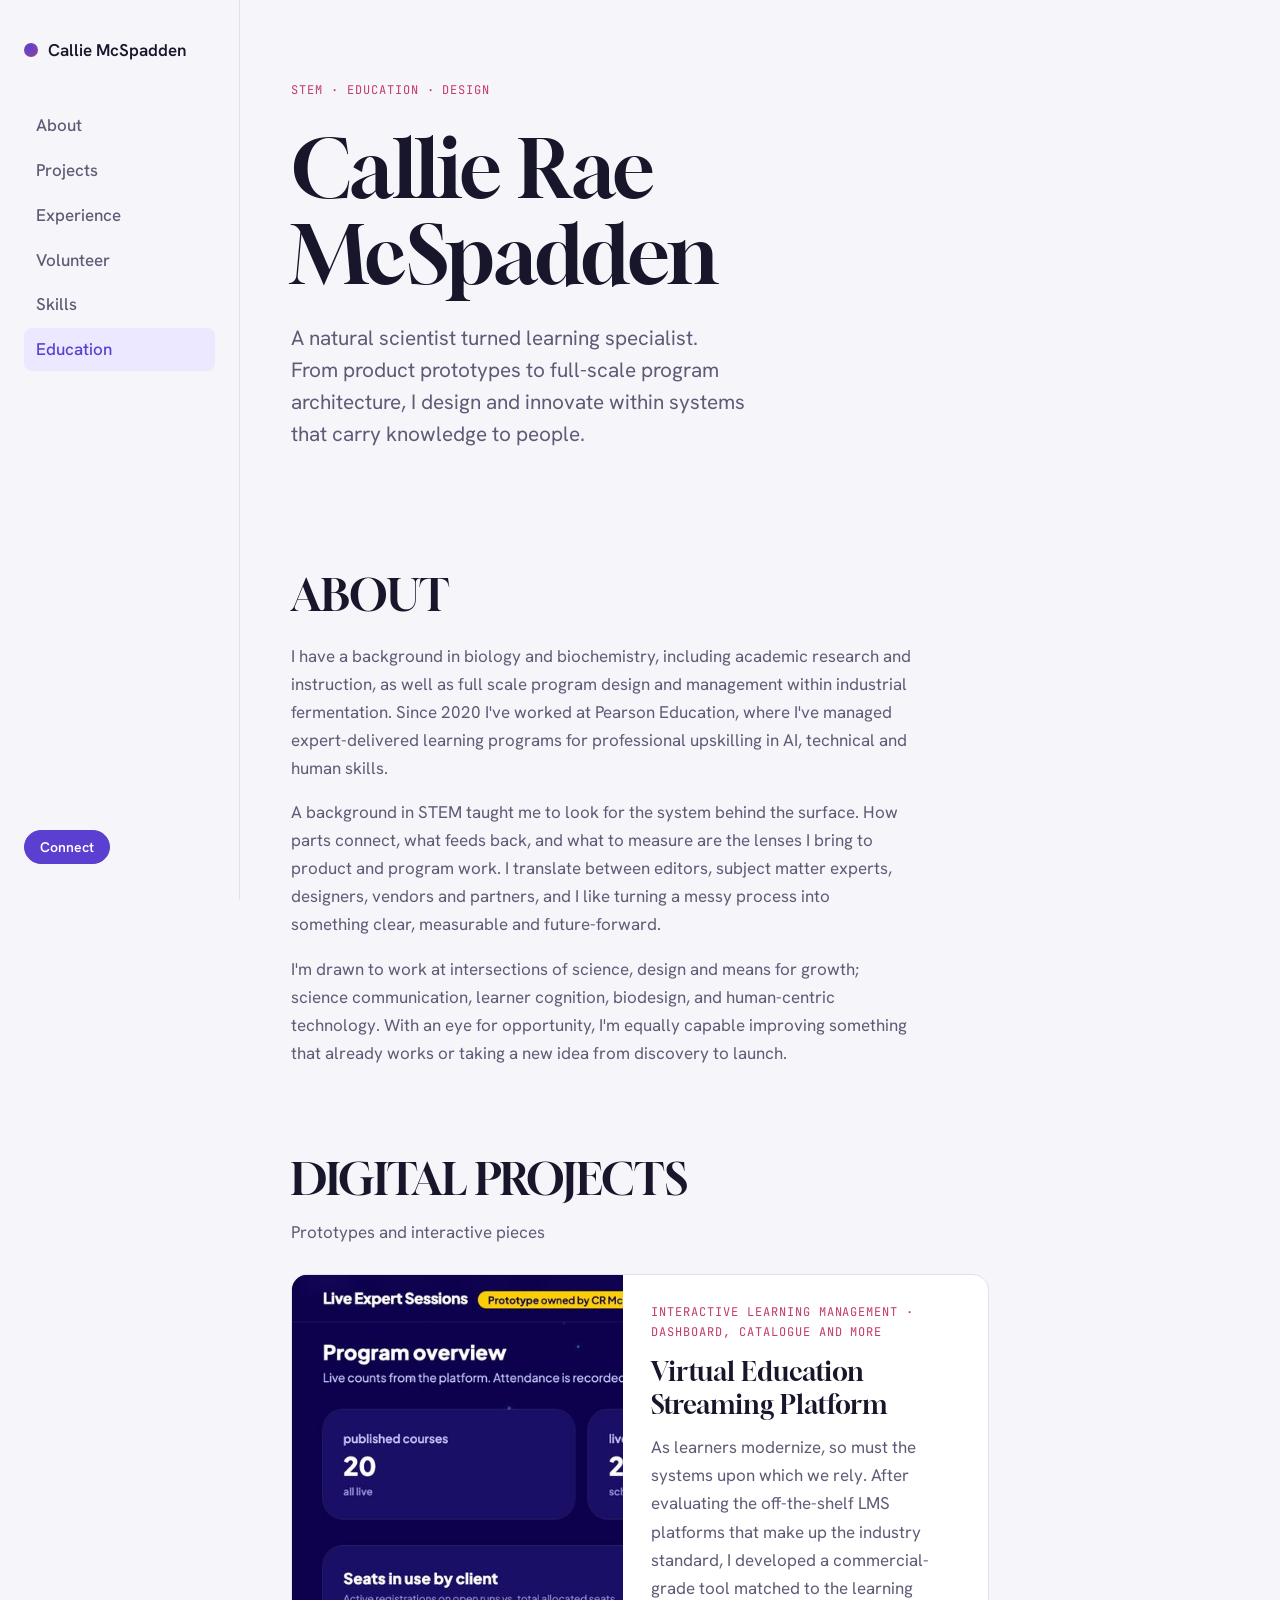
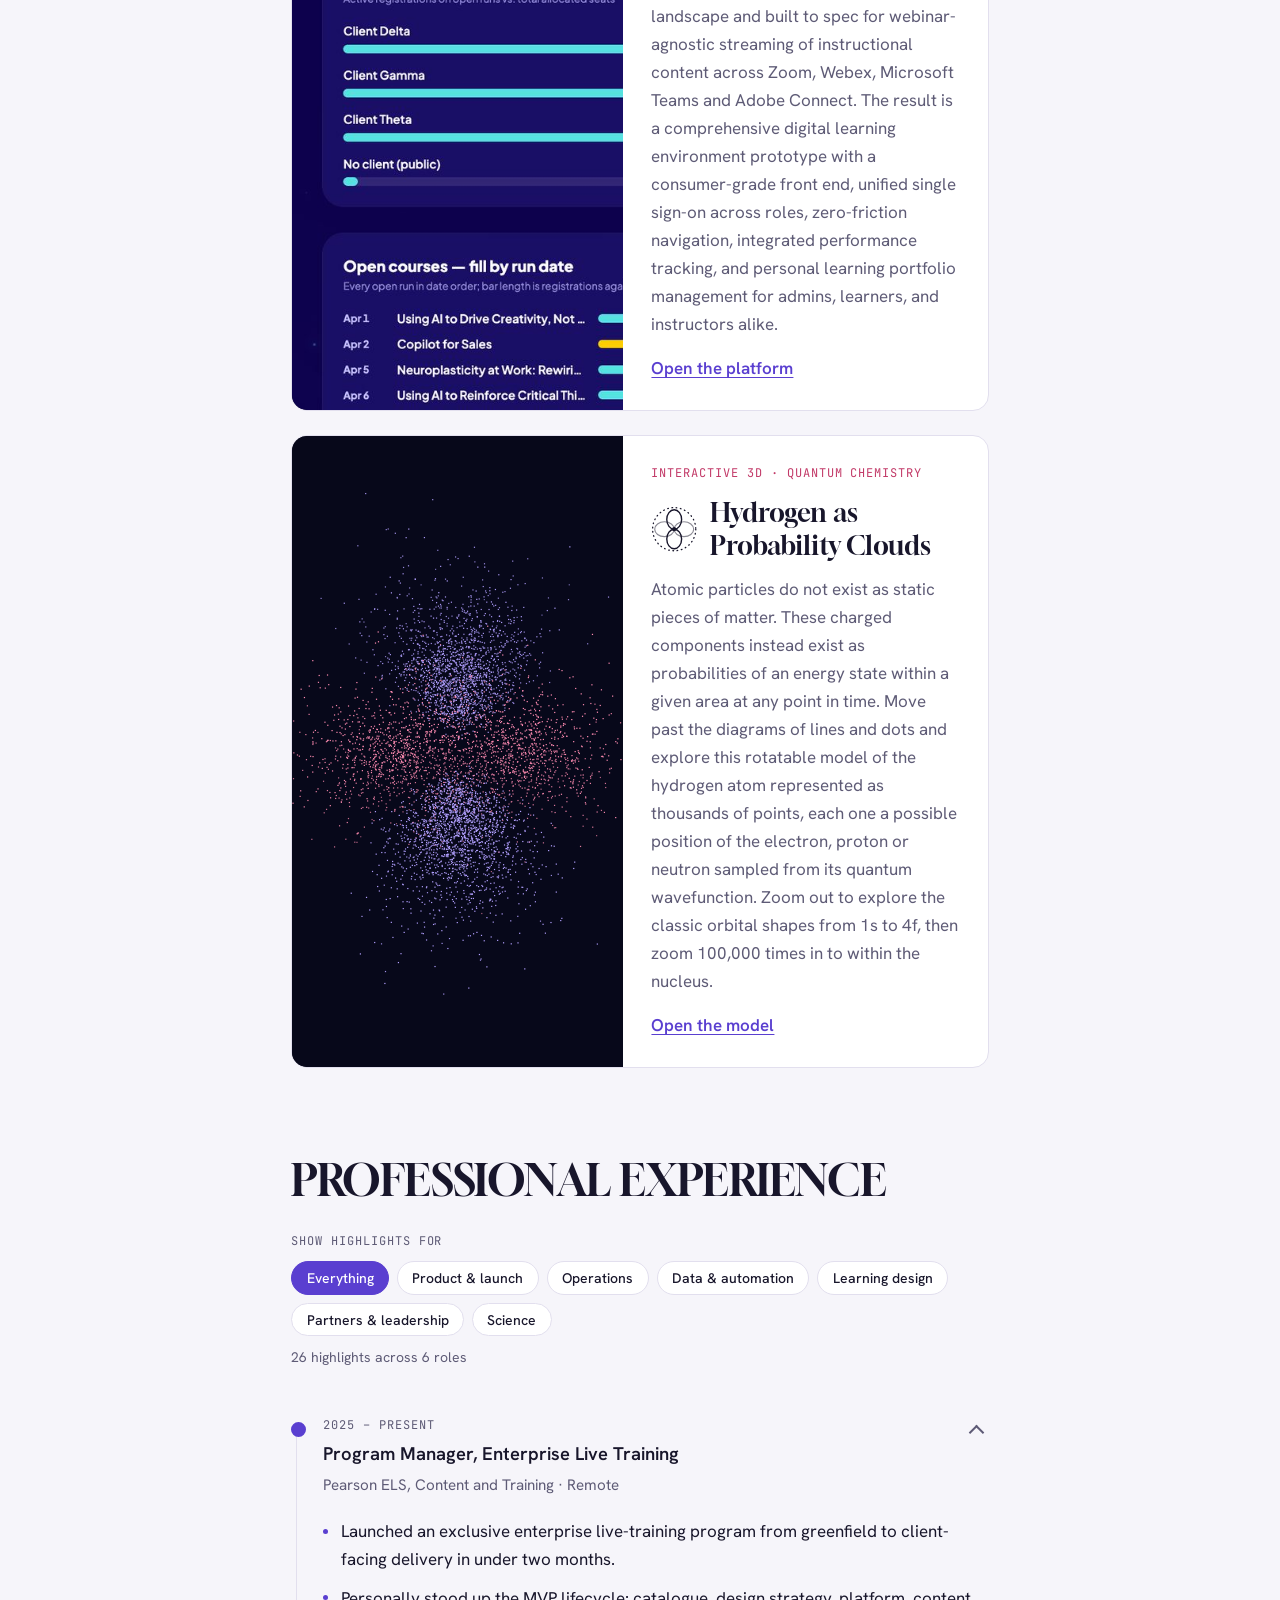
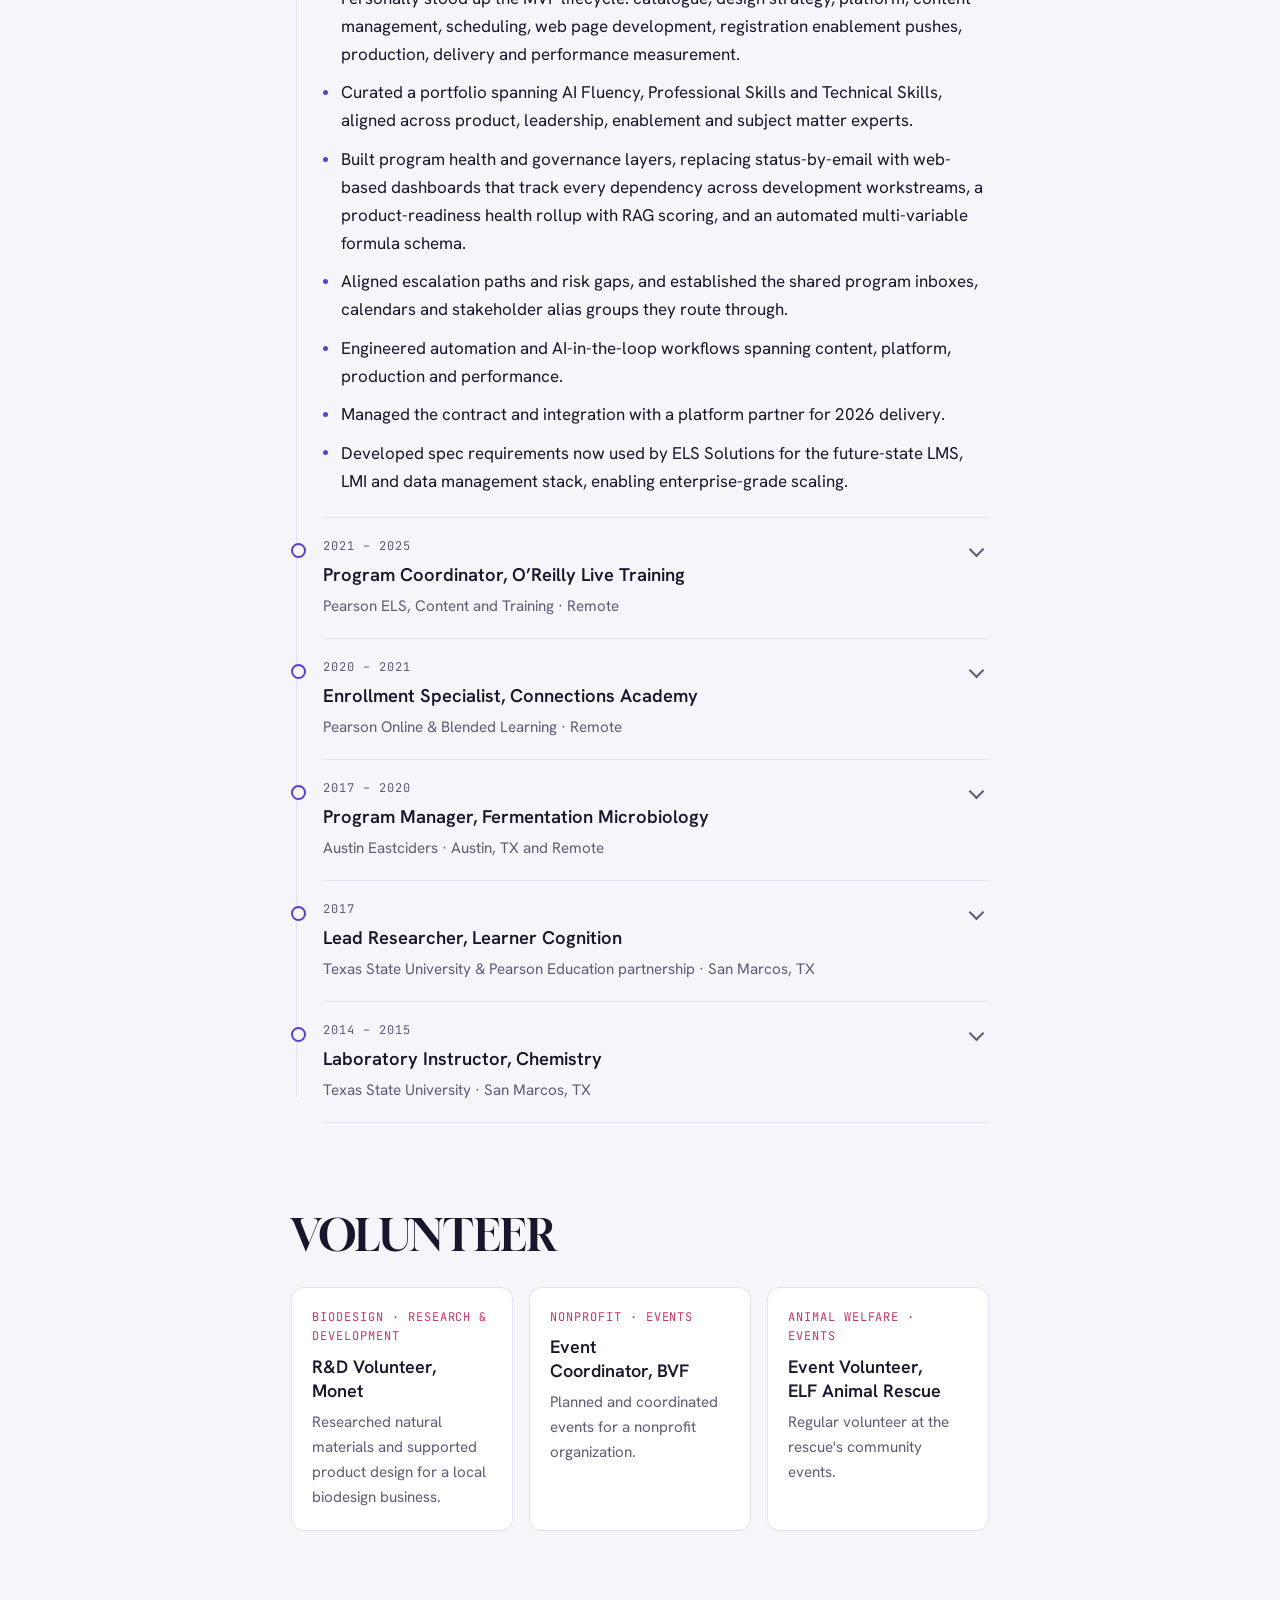
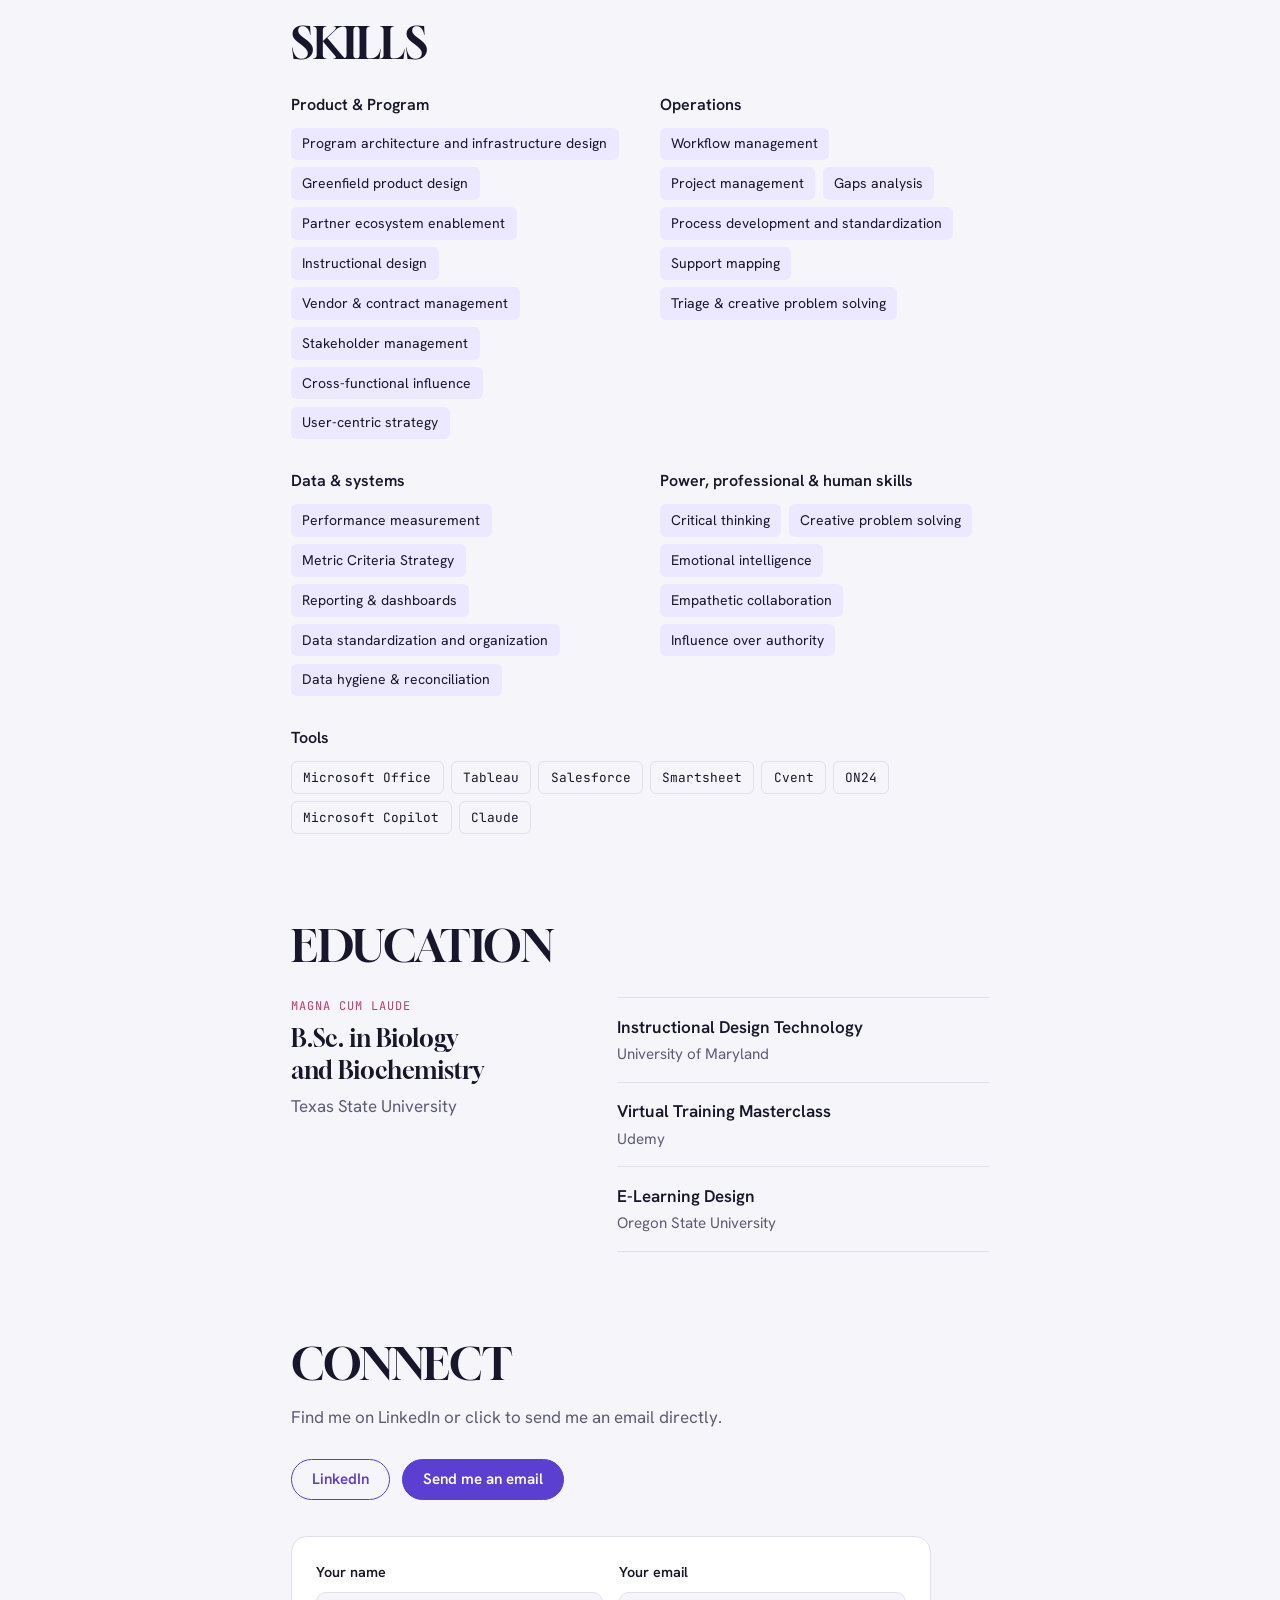
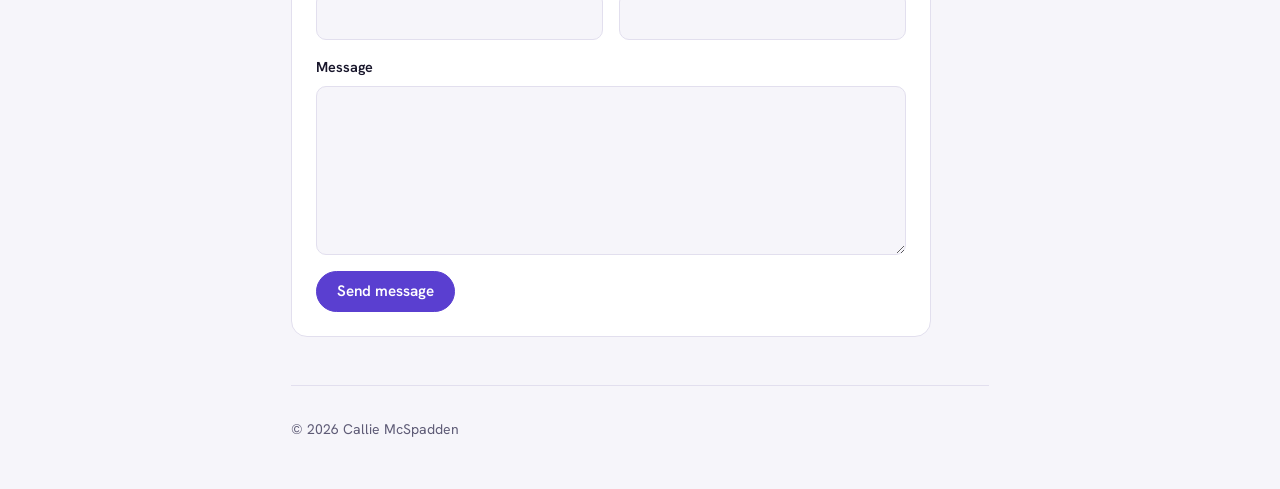
==== index.html @ b11fe99e "Profile Update" ====
<!DOCTYPE html>
<html lang="en"><head>
  <meta charset="UTF-8">
  <meta name="viewport" content="width=device-width, initial-scale=1.0">
  <title>Callie McSpadden</title>
  <meta name="description" content="Callie McSpadden: biologist turned learning-technology builder, working where biology, design and learning meet.">
  <link rel="preconnect" href="https://fonts.googleapis.com">
  <link rel="preconnect" href="https://fonts.gstatic.com" crossorigin="">
  <link rel="stylesheet" href="https://fonts.googleapis.com/css2?family=Gloock&amp;family=Hanken+Grotesk:wght@400;500;600;700&amp;family=JetBrains+Mono:wght@400;500&amp;display=swap">
  <link rel="stylesheet" href="css/styles.css">
</head>
<body>
  <a class="skip-link" href="#main">Skip to content</a>

  <div class="shell">
    <!-- NAVIGATION: side rail on wide screens, sticky chip bar on phones -->
    <header class="rail">
      <a class="brand" href="#top">
        <span class="brand-mark" aria-hidden="true"></span>
        <span>Callie McSpadden</span>
      </a>
      <nav aria-label="Sections">
        <ul class="nav-list">
          <li><a href="#about">About</a></li>
          <li><a href="#work">Projects</a></li>
          <li><a href="#experience">Experience</a></li>
          <li><a href="#volunteer">Volunteer</a></li>
          <li><a href="#skills">Skills</a></li>
          <li><a href="#education">Education</a></li>
        </ul>
      </nav>
      <div class="rail-foot">
        <a class="btn btn-small" href="#contact">Connect</a>
      </div>
    </header>

    <main id="main">
      <!-- HERO -->
      <section id="top" class="hero">
        <p class="eyebrow">STEM · Education · Design</p>
        <h1>Callie Rae McSpadden</h1>
        <p class="lede">
          A natural scientist turned learning specialist. From product prototypes to full-scale program architecture, I design and innovate within systems that carry knowledge to people.
        </p>
      </section>

      <!-- ABOUT -->
      <section id="about" class="section" aria-labelledby="about-h">
        <h2 id="about-h">ABOUT</h2>
        <div class="prose">
          <p>
            I have a background in biology and biochemistry, including academic research and instruction, as well as full scale program design and management within industrial fermentation. Since 2020 I've worked at Pearson Education, where I've managed expert-delivered learning programs for professional upskilling in AI, technical and human skills.
          </p>
          <p>
            A background in STEM taught me to look for the system behind the surface. How parts connect, what feeds back, and what to measure are the lenses I bring to product and program work. I translate between editors, subject matter experts, designers, vendors and partners, and I like turning a messy process into something clear, measurable and future-forward.
          </p>
          <p>
            I'm drawn to work at intersections of science, design and means for growth; science communication, learner cognition, biodesign, and human-centric technology. With an eye for opportunity, I'm equally capable improving something that already works or taking a new idea from discovery to launch.
          </p>
        </div>
      </section>

      <!-- WORK -->
      <section id="work" class="section" aria-labelledby="work-h">
        <h2 id="work-h">DIGITAL PROJECTS</h2>
        <p class="section-intro">Prototypes and interactive pieces</p>

        <article class="feature">
          <a class="feature-media" href="https://live-training-rust.vercel.app/" aria-label="Open the Education Streaming Platform">
            <img src="assets/education-streaming-platform.jpg" width="1400" height="928" loading="lazy" alt="Admin dashboard of the platform, showing course, live stream and registration counts, seat use by client, and fill rates for upcoming runs.">
          </a>
          <div class="feature-body">
            <p class="meta">Interactive Learning Management · Dashboard, Catalogue and More</p>
            <h3>Virtual Education Streaming Platform</h3>
            <p>
              As learners modernize, so must the systems upon which we rely. After evaluating the off-the-shelf LMS
              platforms that make up the industry standard, I developed a commercial-grade tool matched to the learning landscape and built to spec for webinar-agnostic streaming of instructional content across Zoom, Webex,
              Microsoft Teams and Adobe Connect. The result is a comprehensive digital learning
              environment prototype with a consumer-grade front end, unified single sign-on across roles, zero-friction navigation,
              integrated performance tracking, and personal learning portfolio management for admins, learners, and instructors alike.&nbsp;</p>
            <p class="links">
              <a href="https://live-training-rust.vercel.app/">Open the platform</a>
            </p>
          </div>
        </article>

        <article class="feature">
          <a class="feature-media" href="https://calliemcspadden.github.io/ScienceCommunication/hydrogen-atom/" aria-label="Open the Hydrogen Probability Cloud">
            <canvas id="orbital" width="480" height="360" aria-hidden="true"></canvas>
          </a>
          <div class="feature-body">
            <p class="meta">Interactive 3D · Quantum chemistry</p>
            <div class="feature-title">
              <svg class="atom-mark" viewBox="0 0 40 40" aria-hidden="true" focusable="false">
                <circle cx="20" cy="20" r="18.6" fill="none" stroke="currentColor" stroke-width="1.1" stroke-dasharray="0.6 3.1" stroke-linecap="round" />
                <ellipse cx="20" cy="11.6" rx="6.4" ry="8.4" fill="none" stroke="currentColor" stroke-width="1.2" />
                <ellipse cx="20" cy="28.4" rx="6.4" ry="8.4" fill="none" stroke="currentColor" stroke-width="1.2" />
                <ellipse cx="11.6" cy="20" rx="8.4" ry="6.4" fill="none" stroke="currentColor" stroke-width="1" opacity=".5" />
                <ellipse cx="28.4" cy="20" rx="8.4" ry="6.4" fill="none" stroke="currentColor" stroke-width="1" opacity=".5" />
                <circle cx="20" cy="20" r="1.8" fill="currentColor" />
              </svg>
              <h3>Hydrogen as Probability Clouds</h3>
            </div>
            <p>Atomic particles do not exist as static pieces of matter. These charged components instead exist as probabilities of an energy state within a given area at any point in time. Move past the diagrams of lines and dots and explore this rotatable model of the hydrogen atom represented as thousands of points, each one a possible position of the
              electron, proton or neutron sampled from its quantum wavefunction. Zoom out to explore the classic orbital shapes from 1s to 4f, then
              zoom 100,000 times in to within the nucleus.
            </p>
            <p class="links">
              <a href="https://calliemcspadden.github.io/ScienceCommunication/hydrogen-atom/">Open the model</a>
            </p>
          </div>
        </article>
      </section>

      <!-- EXPERIENCE -->
      <section id="experience" class="section" aria-labelledby="exp-h">
        <h2 id="exp-h">PROFESSIONAL EXPERIENCE</h2>
        <div class="filter-bar">
          <p class="filter-label" id="filter-label">Show highlights for</p>
          <div class="chips" role="group" aria-labelledby="filter-label">
            <button class="chip" data-filter="all" aria-pressed="true">Everything</button>
            <button class="chip" data-filter="product" aria-pressed="false">Product &amp; launch</button>
            <button class="chip" data-filter="ops" aria-pressed="false">Operations</button>
            <button class="chip" data-filter="data" aria-pressed="false">Data &amp; automation</button>
            <button class="chip" data-filter="learn" aria-pressed="false">Learning design</button>
            <button class="chip" data-filter="lead" aria-pressed="false">Partners &amp; leadership</button>
            <button class="chip" data-filter="sci" aria-pressed="false">Science</button>
          </div>
          <p class="filter-count" id="filter-count" aria-live="polite"></p>
        </div>

        <ol class="timeline">
          <li>
            <details class="role" open="">
              <summary>
                <span class="role-dates">2025 – Present</span>
                <span class="role-title">Program Manager, Enterprise Live Training</span>
                <span class="role-org">Pearson ELS, Content and Training · Remote</span>
              </summary>
              <ul class="bullets">
                <li data-tags="product lead ops">Launched an exclusive enterprise live-training program from greenfield to client-facing delivery in under two months.</li>
                <li data-tags="product ops learn">Personally stood up the MVP lifecycle: catalogue, design strategy, platform, content management, scheduling, web page development, registration enablement pushes, production, delivery and performance measurement.</li>
                <li data-tags="learn lead product">Curated a portfolio spanning AI Fluency, Professional Skills and Technical Skills, aligned across product, leadership, enablement and subject matter experts.</li>
                <li data-tags="data ops">Built program health and governance layers, replacing status-by-email with web-based dashboards that track every dependency across development workstreams, a product-readiness health rollup with RAG scoring, and an automated multi-variable formula schema.</li>
                <li data-tags="ops">Aligned escalation paths and risk gaps, and established the shared program inboxes, calendars and stakeholder alias groups they route through.</li>
                <li data-tags="data product">Engineered automation and AI-in-the-loop workflows spanning content, platform, production and performance.</li>
                <li data-tags="lead ops">Managed the contract and integration with a platform partner for 2026 delivery.</li>
                <li data-tags="product data">Developed spec requirements now used by ELS Solutions for the future-state LMS, LMI and data management stack, enabling enterprise-grade scaling.</li>
              </ul>
            </details>
          </li>
          <li>
            <details class="role">
              <summary>
                <span class="role-dates">2021 – 2025</span>
                <span class="role-title">Program Coordinator, O’Reilly Live Training</span>
                <span class="role-org">Pearson ELS, Content and Training · Remote</span>
              </summary>
              <ul class="bullets">
                <li data-tags="learn data">Oversaw delivery and analysis of 4,500+ live instances of technical skills training and certification prep across five years of the O’Reilly Media partnership.</li>
                <li data-tags="ops lead">Managed a catalog of 400+ titles and 180 subject matter experts for Pearson’s live training program, as liaison across departments, vendors and third-party partners.</li>
                <li data-tags="data">Owned data inputs and reporting requirements for program analytics, directly assessing trends that guided portfolio strategy and data-structure changes for wider program insight.</li>
                <li data-tags="ops product">Established standardized schema, processes and infrastructure across the product lifecycle: scope management, editorial process flows, delivery health, quality assurance and dynamic, centralized tracking.</li>
              </ul>
            </details>
          </li>
          <li>
            <details class="role">
              <summary>
                <span class="role-dates">2020 – 2021</span>
                <span class="role-title">Enrollment Specialist, Connections Academy</span>
                <span class="role-org">Pearson Online &amp; Blended Learning · Remote</span>
              </summary>
              <ul class="bullets">
                <li data-tags="lead">Grew B2C enrollment and retention across six districts in the K–12 virtual school portfolio.</li>
                <li data-tags="data ops">Maintained records and reports for 100+ client engagements a day in Salesforce.</li>
                <li data-tags="ops">Drove CSAT ratings beyond team performance targets every quarter.</li>
                <li data-tags="lead">Rebuilt team communication methods and developed and facilitated team events.</li>
              </ul>
            </details>
          </li>
          <li>
            <details class="role">
              <summary>
                <span class="role-dates">2017 – 2020</span>
                <span class="role-title">Program Manager, Fermentation Microbiology</span>
                <span class="role-org">Austin Eastciders · Austin, TX and Remote</span>
              </summary>
              <ul class="bullets">
                <li data-tags="sci lead product">Founded the company’s microbiology program and production quality standards.</li>
                <li data-tags="sci data">Created quality assurance metrics, content standards and departmental evaluations.</li>
                <li data-tags="ops data">Managed interdepartmental projects, process improvement and data tracking.</li>
                <li data-tags="learn">Developed procedural content and oversaw implementation of personnel training.</li>
                <li data-tags="lead">Facilitated communication across leadership, sales, operations, consumers and third parties.</li>
              </ul>
            </details>
          </li>
          <li>
            <details class="role">
              <summary>
                <span class="role-dates">2017</span>
                <span class="role-title">Lead Researcher, Learner Cognition</span>
                <span class="role-org">Texas State University &amp; Pearson Education partnership · San Marcos, TX</span>
              </summary>
              <ul class="bullets">
                <li data-tags="learn sci product">Designed the research methodology for the Early Alerts feature of Mastering Biology.</li>
                <li data-tags="data sci learn">Supported the collection and evaluation of learner data to identify early indicators of performance risk.</li>
              </ul>
            </details>
          </li>
          <li>
            <details class="role">
              <summary>
                <span class="role-dates">2014 – 2015</span>
                <span class="role-title">Laboratory Instructor, Chemistry</span>
                <span class="role-org">Texas State University · San Marcos, TX</span>
              </summary>
              <ul class="bullets">
                <li data-tags="learn sci">Instructed and assessed students against the core curriculum.</li>
                <li data-tags="learn">Developed supplementary course materials to enhance the curriculum.</li>
                <li data-tags="learn">Maintained exceptionally high semester ratings from students for comprehensive instruction and individualized support.</li>
              </ul>
            </details>
          </li>
        </ol>
      </section>

      <!-- VOLUNTEER -->
      <section id="volunteer" class="section" aria-labelledby="vol-h">
        <h2 id="vol-h">VOLUNTEER</h2>
        <ul class="volunteer">
          <li>
            <p class="meta">Biodesign · Research &amp; development</p>
            <h3>R&amp;D Volunteer, Monet</h3>
            <p>Researched natural materials and supported product design for a local biodesign business.</p>
          </li>
          <li>
            <p class="meta">Nonprofit · Events</p>
            <h3>Event Coordinator, BVF</h3>
            <p>Planned and coordinated events for a nonprofit organization.</p>
          </li>
          <li>
            <p class="meta">Animal welfare · Events</p>
            <h3>Event Volunteer, ELF Animal Rescue</h3>
            <p>Regular volunteer at the rescue's community events.</p>
          </li>
        </ul>
      </section>

      <!-- SKILLS -->
      <section id="skills" class="section" aria-labelledby="skills-h">
        <h2 id="skills-h">SKILLS</h2>
        <div class="skill-groups">
          <div class="skill-group">
            <h3>Product &amp; Program</h3>
            <ul class="tags">
              <li>Program architecture and infrastructure design</li><li>Greenfield product design</li><li>Partner ecosystem enablement</li><li>Instructional design</li><li>Vendor &amp; contract management</li>
              <li>Stakeholder management</li><li>Cross-functional influence</li><li>User-centric strategy</li>
            </ul>
          </div>
          <div class="skill-group">
            <h3>Operations</h3>
            <ul class="tags">
              <li>Workflow management</li><li>Project management</li><li>Gaps analysis</li>
              <li>Process development and standardization</li><li>Support mapping</li><li>Triage &amp; creative problem solving</li>
            </ul>
          </div>
          <div class="skill-group">
            <h3>Data &amp; systems</h3>
            <ul class="tags">
              <li>Performance measurement</li><li>Metric Criteria Strategy</li><li>Reporting &amp; dashboards</li><li>Data standardization and organization</li><li>Data hygiene &amp; reconciliation</li>
            </ul>
          </div>
          <div class="skill-group">
            <h3>Power, professional &amp; human skills</h3>
            <ul class="tags">
              <li>Critical thinking</li><li>Creative problem solving</li><li>Emotional intelligence</li>
              <li>Empathetic collaboration</li><li>Influence over authority</li>
            </ul>
          </div>
          <div class="skill-group">
            <h3>Tools</h3>
            <ul class="tags tags-tools">
              <li>Microsoft Office</li><li>Tableau</li><li>Salesforce</li><li>Smartsheet</li><li>Cvent</li><li>ON24</li>
              <li>Microsoft Copilot</li><li>Claude</li>
            </ul>
          </div>
        </div>
      </section>

      <!-- EDUCATION -->
      <section id="education" class="section" aria-labelledby="edu-h">
        <h2 id="edu-h">EDUCATION</h2>
        <div class="edu">
          <div class="edu-degree">
            <p class="meta">Magna cum laude</p>
            <h3>B.Sc. in Biology and Biochemistry</h3>
            <p>Texas State University</p>
          </div>
          <ul class="certs">
            <li><span>Instructional Design Technology</span><span class="cert-org">University of Maryland</span></li>
            <li><span>Virtual Training Masterclass</span><span class="cert-org">Udemy</span></li>
            <li><span>E-Learning Design</span><span class="cert-org">Oregon State University</span></li>
          </ul>
        </div>
      </section>

      <!-- CONTACT -->
      <section id="contact" class="section contact" aria-labelledby="contact-h">
        <h2 id="contact-h">CONNECT</h2>
        <p class="section-intro">Find me on LinkedIn or click to send me an email directly.</p>
        <div class="contact-row">
          <a class="btn btn-ghost" href="https://www.linkedin.com/in/callie-mcspadden" rel="noopener">LinkedIn</a>
          <button class="btn" id="open-form" type="button" aria-expanded="false" aria-controls="contact-form">Send me an email</button>
        </div>

        <form class="contact-form" id="contact-form" hidden="" novalidate="">
          <div class="field-row">
            <div class="field">
              <label for="cf-name">Your name</label>
              <input id="cf-name" name="name" type="text" autocomplete="name" required="">
            </div>
            <div class="field">
              <label for="cf-email">Your email</label>
              <input id="cf-email" name="email" type="email" autocomplete="email" required="">
            </div>
          </div>
          <div class="field">
            <label for="cf-message">Message</label>
            <textarea id="cf-message" name="message" rows="6" required=""></textarea>
          </div>
          <input class="hp" type="checkbox" name="botcheck" id="cf-botcheck" tabindex="-1" autocomplete="off" aria-hidden="true">
          <div class="form-foot">
            <button class="btn" id="cf-send" type="submit">Send message</button>
            <p class="form-status" id="cf-status" role="status" aria-live="polite"></p>
          </div>
        </form>
      </section>

      <footer class="site-footer">
        <p>© <span id="year"></span> Callie McSpadden</p>
      </footer>
    </main>
  </div>

  <script src="js/main.js"></script>



</body></html>
---- css/styles.css ----
/* Layout: a fixed left rail for navigation beside one calm reading column; on phones the rail becomes a sticky bar of section chips.
   Palette: the Gram stain — crystal violet as the accent, safranin pink as the rare second note, on cool slide-glass neutrals. */
:root {
  --bg: #f6f5fa;
  --surface: #ffffff;
  --ink: #18162b;
  --muted: #5e5b76;
  --line: #e2dfee;
  --violet: #5a3fd0;
  --violet-soft: #ece8ff;
  --safranin: #c23a68;
  --on-violet: #ffffff;

  --display: "Gloock", "Iowan Old Style", Georgia, serif;
  --body: "Hanken Grotesk", "Helvetica Neue", Arial, sans-serif;
  --mono: "JetBrains Mono", ui-monospace, "SF Mono", Menlo, monospace;

  --rail-w: 15rem;
  --ease: cubic-bezier(.2, .7, .2, 1);
}
@media (prefers-color-scheme: dark) {
  :root:not([data-theme="light"]) {
    --bg: #100f1c; --surface: #19172a; --ink: #ecebf6; --muted: #a4a1bd; --line: #2b2842;
    --violet: #a998ff; --violet-soft: #251f47; --safranin: #ff86ad; --on-violet: #120f24;
    color-scheme: dark;
  }
}
:root[data-theme="dark"] {
  --bg: #100f1c; --surface: #19172a; --ink: #ecebf6; --muted: #a4a1bd; --line: #2b2842;
  --violet: #a998ff; --violet-soft: #251f47; --safranin: #ff86ad; --on-violet: #120f24;
  color-scheme: dark;
}

/* ============ BASE ============ */
* { box-sizing: border-box; }
html { scroll-behavior: smooth; scroll-padding-top: 1.5rem; font-size: var(--root-size, 100%); }
body {
  margin: 0;
  background: var(--bg);
  color: var(--ink);
  font: 400 1.0625rem/1.65 var(--body);
  -webkit-font-smoothing: antialiased;
}
h1, h2, h3 { margin: 0; text-wrap: balance; }
h1, h2 { font-family: var(--display); font-weight: 400; letter-spacing: -0.01em; line-height: 1.08; }
h3 { font-weight: 600; font-size: 1.125rem; line-height: 1.3; }
p { margin: 0; }
a { color: var(--violet); text-underline-offset: 3px; }
:focus-visible { outline: 2px solid var(--violet); outline-offset: 3px; border-radius: 4px; }

.skip-link {
  position: absolute; left: -999px; top: 0; z-index: 100;
  background: var(--ink); color: var(--bg); padding: .6rem 1rem;
}
.skip-link:focus { left: .75rem; top: .75rem; }

/* ============ SHELL ============ */
.shell { display: grid; grid-template-columns: var(--rail-w) minmax(0, 1fr); min-height: 100vh; }
main {
  min-width: 0;
  width: 100%;
  max-width: 50rem;
  padding-left: max(16px, 4vw, env(safe-area-inset-left, 0px));
  padding-right: max(16px, 4vw, env(safe-area-inset-right, 0px));
}

/* ============ RAIL ============ */
.rail {
  position: sticky; top: 0; height: 100vh;
  display: flex; flex-direction: column; gap: 2.5rem;
  padding: 2.25rem 1.5rem;
  border-right: 1px solid var(--line);
}
.brand { display: flex; align-items: center; gap: .6rem; color: var(--ink); text-decoration: none; font-weight: 600; }
.brand-mark {
  width: 14px; height: 14px; border-radius: 50%; flex: none;
  background: radial-gradient(circle at 35% 35%, var(--violet), color-mix(in srgb, var(--violet) 40%, var(--safranin)));
}
.nav-list { list-style: none; margin: 0; padding: 0; display: grid; gap: .15rem; }
.nav-list a {
  position: relative; display: block;
  padding: .45rem .75rem; border-radius: 8px;
  color: var(--muted); text-decoration: none; font-weight: 500;
  transition: color .2s var(--ease), background .2s var(--ease);
}
.nav-list a:hover { color: var(--ink); background: var(--violet-soft); }
.nav-list a.is-active { color: var(--violet); background: var(--violet-soft); }
.rail-foot { margin-top: auto; }

/* ============ BUTTONS ============ */
.btn {
  display: inline-flex; align-items: center; justify-content: center;
  padding: .75rem 1.25rem; border-radius: 999px; border: 1px solid var(--violet);
  background: var(--violet); color: var(--on-violet);
  font: 600 .95rem/1 var(--body); text-decoration: none; cursor: pointer;
  transition: transform .2s var(--ease), background .2s var(--ease), color .2s var(--ease);
}
.btn:hover { transform: translateY(-1px); }
.btn-ghost { background: transparent; color: var(--violet); }
.btn-ghost:hover { background: var(--violet-soft); }
.btn-small { padding: .55rem .95rem; font-size: .875rem; }

/* ============ HERO ============ */
.hero { padding-block: clamp(3rem, 9vh, 6.5rem) 3rem; display: grid; gap: 1.5rem; }
.eyebrow, .kicker, .meta, .filter-label, .role-dates, .cert-date {
  font-family: var(--mono); font-size: .75rem; letter-spacing: .08em; text-transform: uppercase;
}
.eyebrow { color: var(--safranin); }
.hero h1 { font-size: calc(clamp(2.8rem, 8vw, 5rem) * var(--head-scale, 1)); }
.lede { font-size: clamp(1.1rem, 2.2vw, 1.3rem); color: var(--muted); max-width: 38ch; line-height: 1.55; }


/* ============ SECTIONS ============ */
.section { padding-block: 4.5rem 1rem; display: grid; gap: 1rem; }
.kicker { color: var(--violet); }
.section h2 { font-size: calc(clamp(1.9rem, 4.6vw, 2.75rem) * var(--head-scale, 1)); }
.section-intro, .prose p { color: var(--muted); max-width: 62ch; }
.prose { display: grid; gap: 1rem; margin-top: .5rem; }

/* ============ EXPERIENCE ============ */
.filter-bar { display: grid; gap: .6rem; margin-top: .75rem; }
.filter-label { color: var(--muted); }
.chips { display: flex; flex-wrap: wrap; gap: .5rem; }
.chip {
  font: 500 .875rem/1 var(--body); color: var(--ink);
  background: var(--surface); border: 1px solid var(--line); border-radius: 999px;
  padding: .55rem .9rem; cursor: pointer;
  transition: border-color .2s var(--ease), background .2s var(--ease), color .2s var(--ease);
}
.chip:hover { border-color: var(--violet); }
.chip[aria-pressed="true"] { background: var(--violet); border-color: var(--violet); color: var(--on-violet); }
.filter-count { color: var(--muted); font-size: .875rem; min-height: 1.4em; }

.timeline { list-style: none; margin: .75rem 0 0; padding: 0; position: relative; }
.timeline::before { content: ""; position: absolute; left: 5px; top: 1.6rem; bottom: 1.6rem; width: 1px; background: var(--line); }
.timeline > li { position: relative; padding-left: 2rem; }
.timeline > li::before {
  content: ""; position: absolute; left: 0; top: 1.55rem; width: 11px; height: 11px; border-radius: 50%;
  background: var(--bg); border: 2px solid var(--violet);
}
.timeline > li:first-child::before { background: var(--violet); }

.role { border-bottom: 1px solid var(--line); transition: opacity .25s var(--ease); }
.role summary {
  list-style: none; cursor: pointer; padding: 1.2rem 2.5rem 1.2rem 0; position: relative;
  display: grid; gap: .2rem;
}
.role summary::-webkit-details-marker { display: none; }
.role summary::after {
  content: ""; position: absolute; right: .4rem; top: 1.6rem; width: 9px; height: 9px;
  border-right: 2px solid var(--muted); border-bottom: 2px solid var(--muted);
  transform: rotate(45deg); transition: transform .25s var(--ease);
}
.role[open] summary::after { transform: rotate(-135deg); top: 1.85rem; }
.role summary:hover .role-title { color: var(--violet); }
.role-dates { color: var(--muted); }
.role-title { font-weight: 600; font-size: 1.15rem; transition: color .2s var(--ease); }
.role-org { color: var(--muted); font-size: .95rem; }
.role.is-empty { opacity: .45; }

.bullets { margin: 0; padding: 0 0 1.4rem; list-style: none; display: grid; gap: .65rem; }
.bullets li { position: relative; padding-left: 1.1rem; max-width: 66ch; }
.bullets li::before {
  content: ""; position: absolute; left: 0; top: .7em; width: 5px; height: 5px; border-radius: 50%; background: var(--violet);
}
.bullets li.is-match::before { background: var(--safranin); }
.bullets li.is-match { animation: fade-in .35s var(--ease); }
@keyframes fade-in { from { opacity: .3; } to { opacity: 1; } }

/* ============ WORK ============ */
.feature {
  margin-top: .75rem; display: grid; grid-template-columns: minmax(0, 1fr) minmax(0, 1.1fr);
  background: var(--surface); border: 1px solid var(--line); border-radius: 16px; overflow: hidden;
}
.feature-media { display: block; background: #07081a; min-height: 15rem; position: relative; }
.feature-media canvas { position: absolute; inset: 0; width: 100%; height: 100%; display: block; }
.feature-media img { position: absolute; inset: 0; width: 100%; height: 100%; max-width: none; display: block; object-fit: cover; object-position: left top; transition: transform .4s var(--ease); }
.feature-media:hover img { transform: scale(1.03); }
.feature + .feature { margin-top: .5rem; }
.feature-body { padding: 1.75rem; display: grid; gap: .75rem; align-content: start; }
.feature-body h3 { font-family: var(--display); font-weight: 400; font-size: 1.6rem; }
.feature-title { display: flex; align-items: center; gap: .75rem; }
.atom-mark { width: 2.9rem; height: 2.9rem; flex: none; color: var(--ink); }
@media (prefers-color-scheme: dark) { :root:not([data-theme="light"]) .atom-mark { color: #fff; } }
:root[data-theme="dark"] .atom-mark { color: #fff; }
.feature-body p:not(.meta) { color: var(--muted); }
.meta { color: var(--safranin); }
.links { display: flex; flex-wrap: wrap; gap: 1.25rem; margin-top: .25rem; }
.links a { font-weight: 600; }

/* ============ VOLUNTEER ============ */
.volunteer {
  list-style: none; margin: .75rem 0 0; padding: 0;
  display: grid; grid-template-columns: repeat(3, minmax(0, 1fr)); gap: 1rem;
}
.volunteer li {
  display: grid; gap: .5rem; align-content: start;
  padding: 1.25rem; background: var(--surface); border: 1px solid var(--line); border-radius: 12px;
}
.volunteer li p:not(.meta) { color: var(--muted); font-size: .95rem; }
@media (max-width: 720px) { .volunteer { grid-template-columns: minmax(0, 1fr); } }

/* ============ SKILLS ============ */
.skill-groups { display: grid; grid-template-columns: repeat(2, minmax(0, 1fr)); gap: 2rem 2.5rem; margin-top: .75rem; }
.skill-group { display: grid; gap: .75rem; align-content: start; }
.skill-group:last-child:nth-child(odd) { grid-column: 1 / -1; }
.skill-group h3 { font-size: 1rem; }
.tags { list-style: none; margin: 0; padding: 0; display: flex; flex-wrap: wrap; gap: .45rem; }
.tags li {
  font-size: .875rem; padding: .3rem .7rem; border-radius: 6px;
  background: var(--violet-soft); color: var(--ink);
}
.tags-tools li { font-family: var(--mono); font-size: .8rem; background: transparent; border: 1px solid var(--line); }

/* ============ EDUCATION ============ */
.edu { display: grid; grid-template-columns: minmax(0, 1fr) minmax(0, 1.3fr); gap: 2.5rem; margin-top: .75rem; align-items: start; }
.edu-degree { display: grid; gap: .4rem; }
.edu-degree h3 { font-family: var(--display); font-weight: 400; font-size: 1.5rem; }
.edu-degree p:not(.meta) { color: var(--muted); }
.certs { list-style: none; margin: 0; padding: 0; border-top: 1px solid var(--line); }
.certs li {
  display: grid; grid-template-columns: minmax(0, 1fr) auto; gap: .1rem 1rem;
  padding: .9rem 0; border-bottom: 1px solid var(--line);
}
.certs li > span:first-child { font-weight: 600; }
.cert-org { color: var(--muted); font-size: .95rem; grid-column: 1; }
.cert-date { color: var(--muted); grid-column: 2; grid-row: 1; align-self: center; font-variant-numeric: tabular-nums; }

/* ============ CONTACT ============ */
.contact { padding-bottom: 3rem; }
.contact-row { display: flex; flex-wrap: wrap; gap: .75rem; align-items: center; margin-top: .75rem; }
.contact-form {
  display: grid; gap: 1rem; margin-top: 1.25rem; padding: 1.5rem;
  background: var(--surface); border: 1px solid var(--line); border-radius: 16px; max-width: 40rem;
}
.field-row { display: grid; grid-template-columns: repeat(2, minmax(0, 1fr)); gap: 1rem; }
.field { display: grid; gap: .4rem; min-width: 0; }
.field label { font-weight: 600; font-size: .9rem; }
.field input, .field textarea {
  width: 100%; font: 400 1rem/1.5 var(--body); color: var(--ink);
  background: var(--bg); border: 1px solid var(--line); border-radius: 10px; padding: .7rem .85rem;
}
.field textarea { resize: vertical; min-height: 8rem; }
.field input:focus, .field textarea:focus { outline: 2px solid var(--violet); outline-offset: 0; border-color: var(--violet); }
.field [aria-invalid="true"] { border-color: var(--safranin); }
.hp { position: absolute; left: -9999px; width: 1px; height: 1px; opacity: 0; }
.form-foot { display: flex; flex-wrap: wrap; align-items: center; gap: 1rem; }
.form-status { color: var(--muted); font-size: .95rem; }
.form-status.is-ok { color: var(--violet); font-weight: 600; }
.form-status.is-error { color: var(--safranin); }
.btn:disabled { opacity: .6; cursor: default; transform: none; }
@media (max-width: 640px) { .field-row { grid-template-columns: minmax(0, 1fr); } .contact-form { padding: 1.1rem; } }

.site-footer { padding-block: 2rem 3rem; border-top: 1px solid var(--line); color: var(--muted); font-size: .875rem; }

/* ============ RESPONSIVE ============ */
@media (max-width: 900px) {
  .shell { display: block; }
  .rail {
    position: sticky; top: 0; z-index: 20; height: auto;
    flex-direction: row; align-items: center; gap: 1rem;
    padding-block: .7rem;
    padding-left: max(16px, env(safe-area-inset-left, 0px));
    padding-right: max(16px, env(safe-area-inset-right, 0px));
    border-right: 0; border-bottom: 1px solid var(--line);
    background: color-mix(in srgb, var(--bg) 88%, transparent);
    backdrop-filter: blur(10px); -webkit-backdrop-filter: blur(10px);
  }
  .brand span:last-child { display: none; }
  .rail nav { min-width: 0; flex: 1; overflow-x: auto; scrollbar-width: none; }
  .rail nav::-webkit-scrollbar { display: none; }
  .nav-list { display: flex; gap: .25rem; }
  .nav-list a { white-space: nowrap; padding: .4rem .7rem; font-size: .925rem; }
  .rail-foot { margin: 0; flex: none; }
  html { scroll-padding-top: 4.5rem; }
  main { margin-inline: auto; }
}
@media (max-width: 640px) {
  .feature, .skill-groups, .edu { grid-template-columns: minmax(0, 1fr); }
  .feature-media { min-height: 14rem; }
}

@media (prefers-reduced-motion: reduce) {
  * { animation-duration: .01ms !important; transition-duration: .01ms !important; }
  html { scroll-behavior: auto; }
}
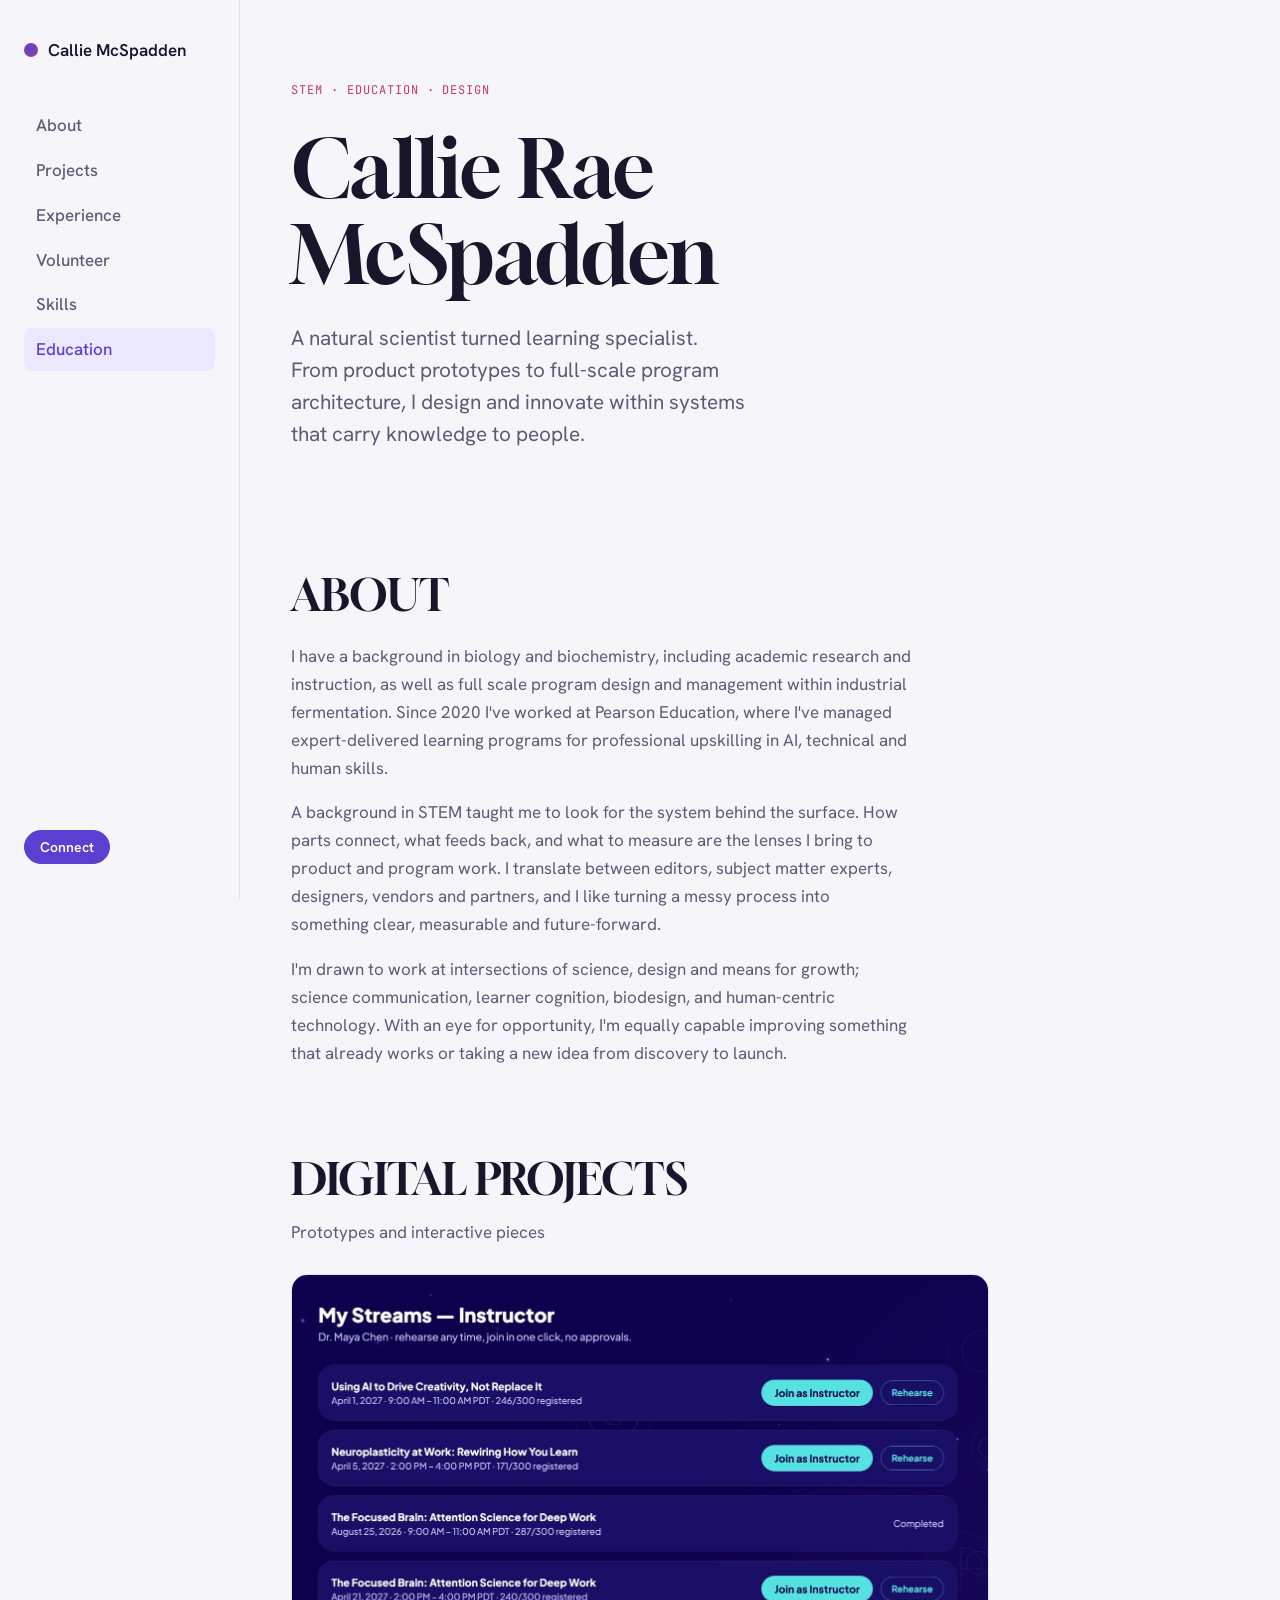
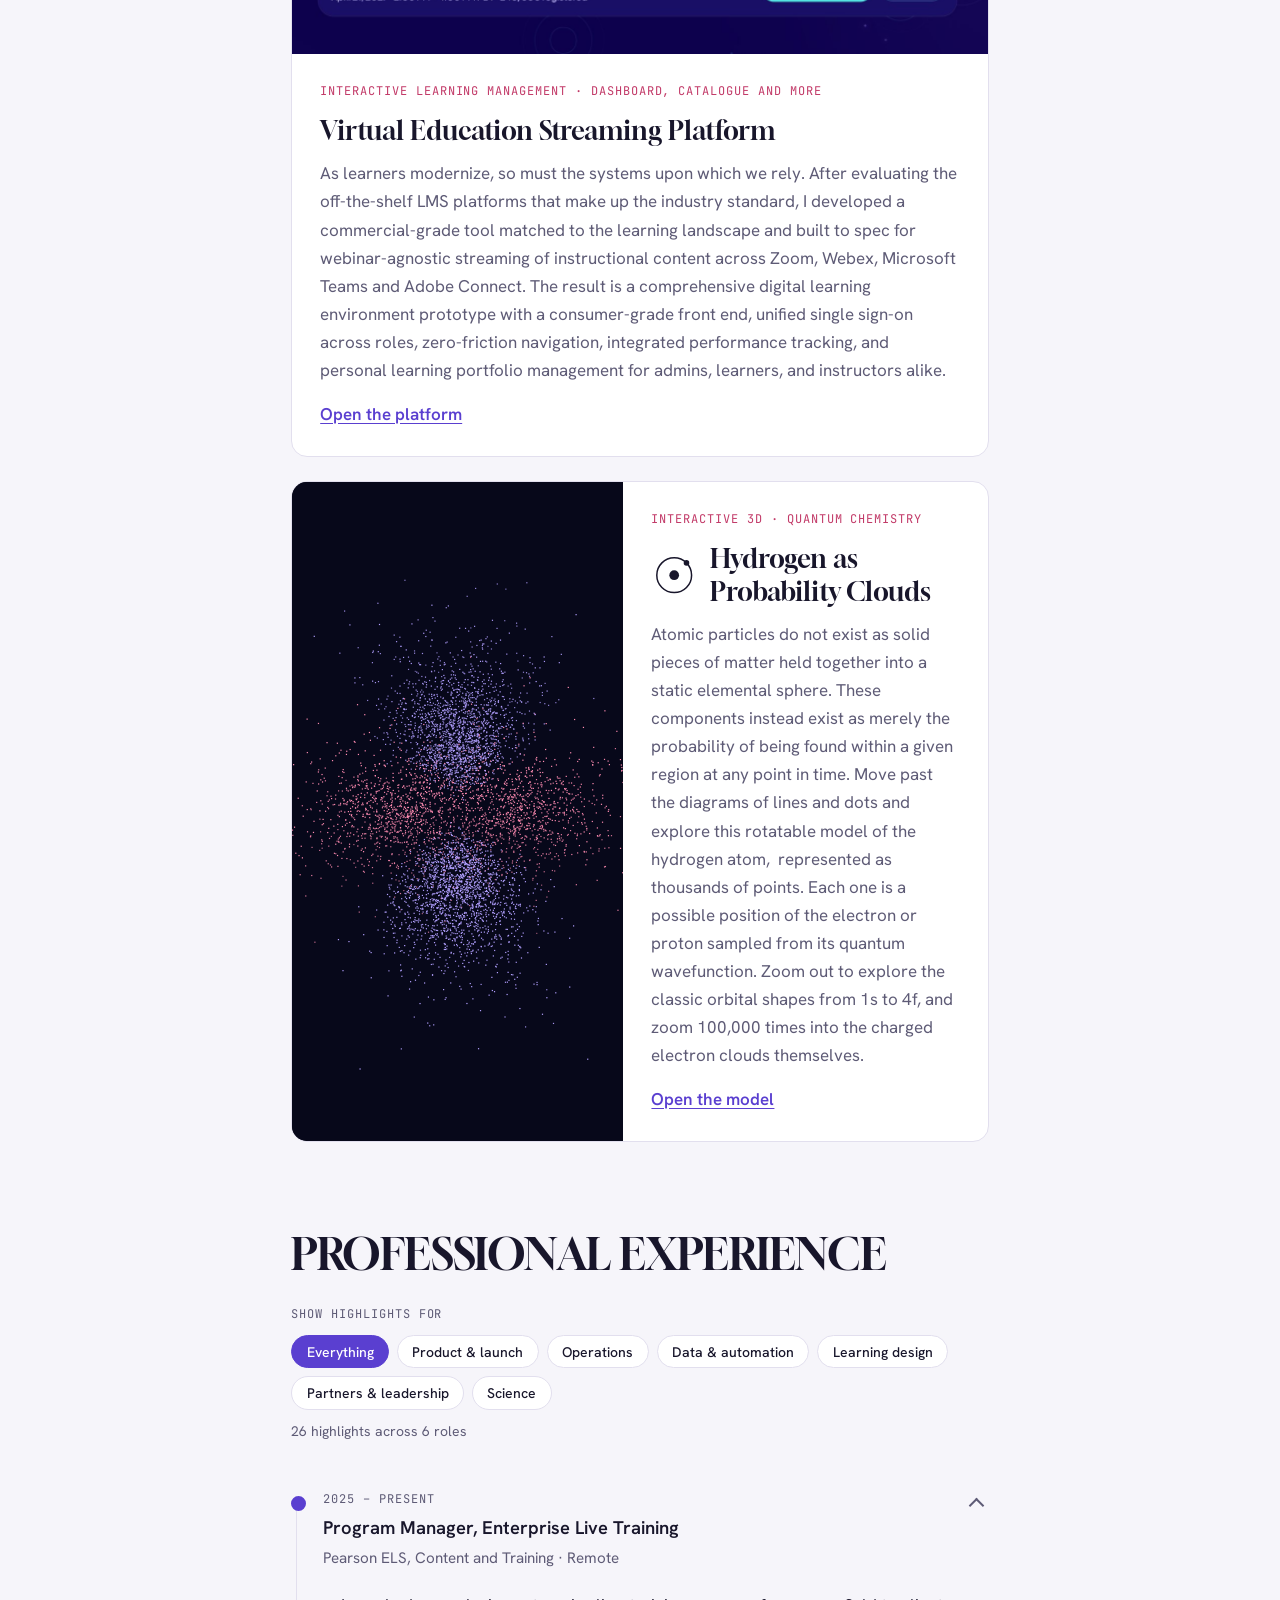
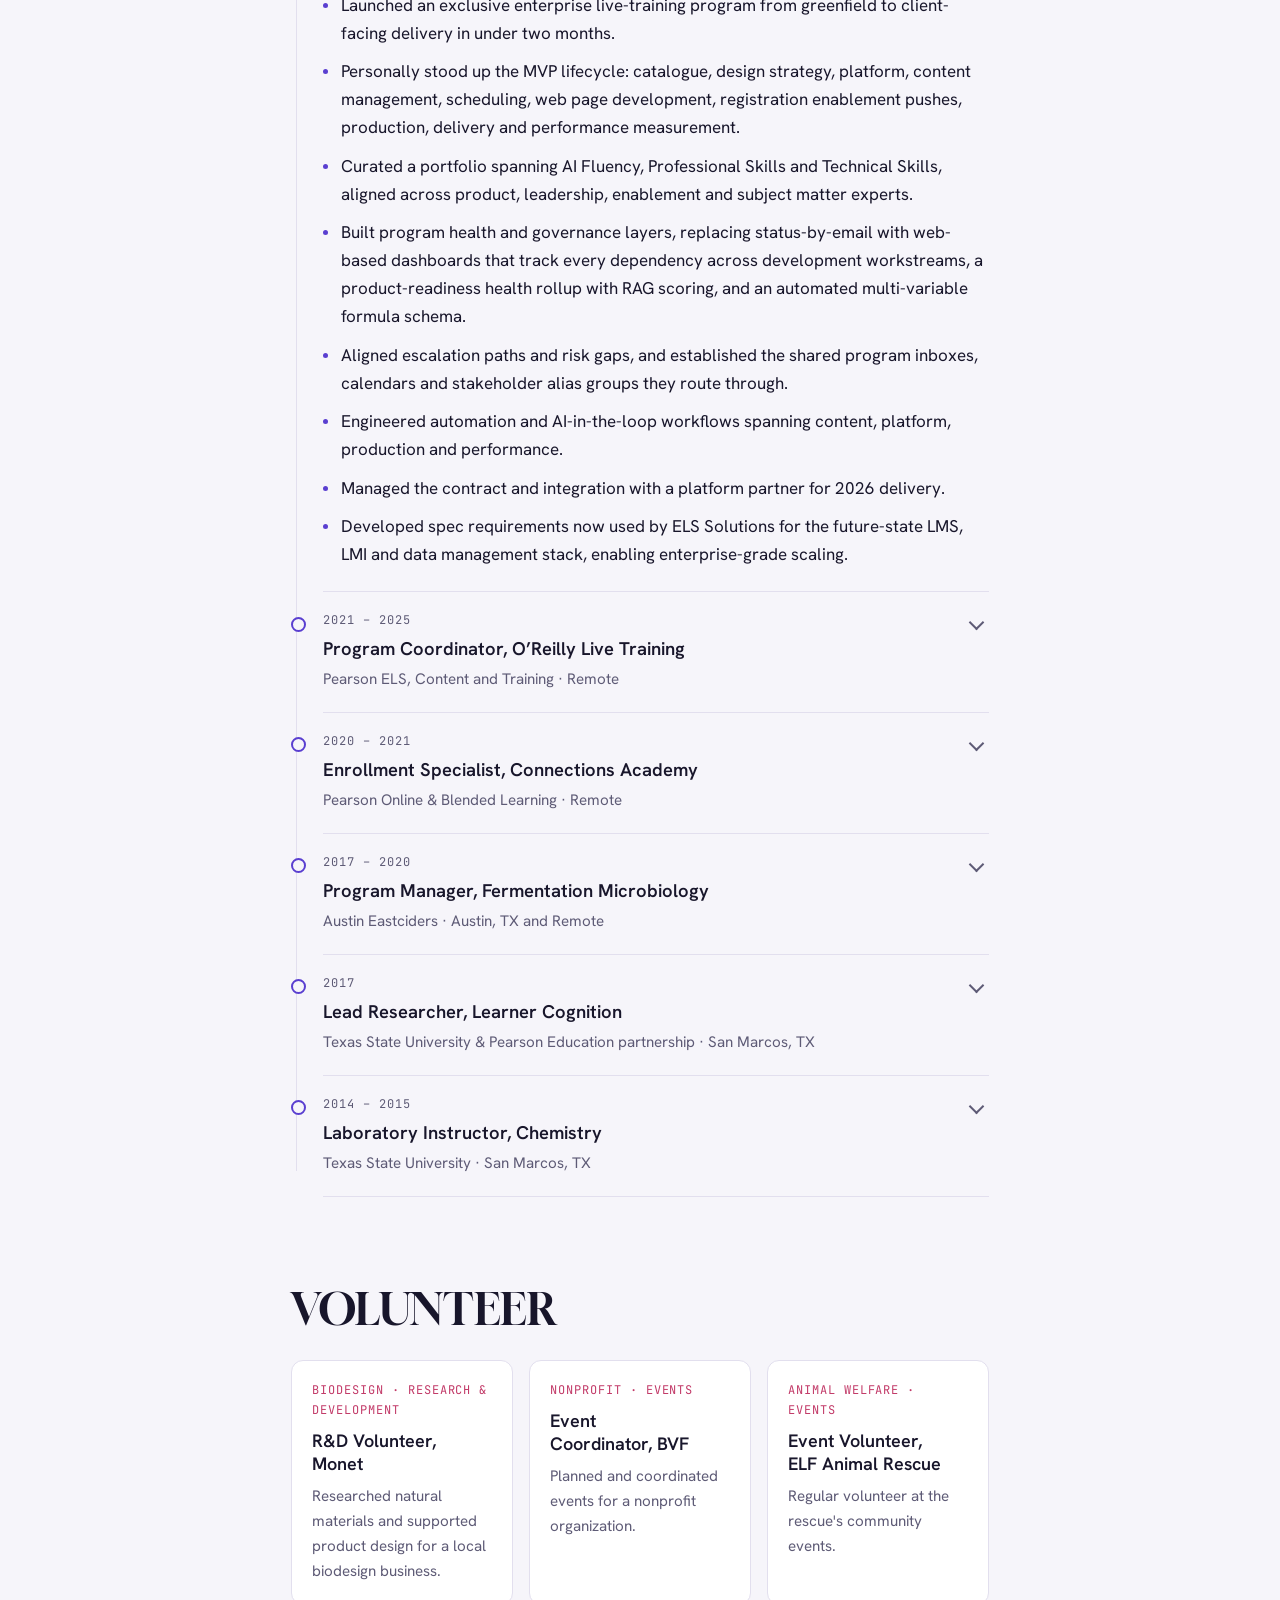
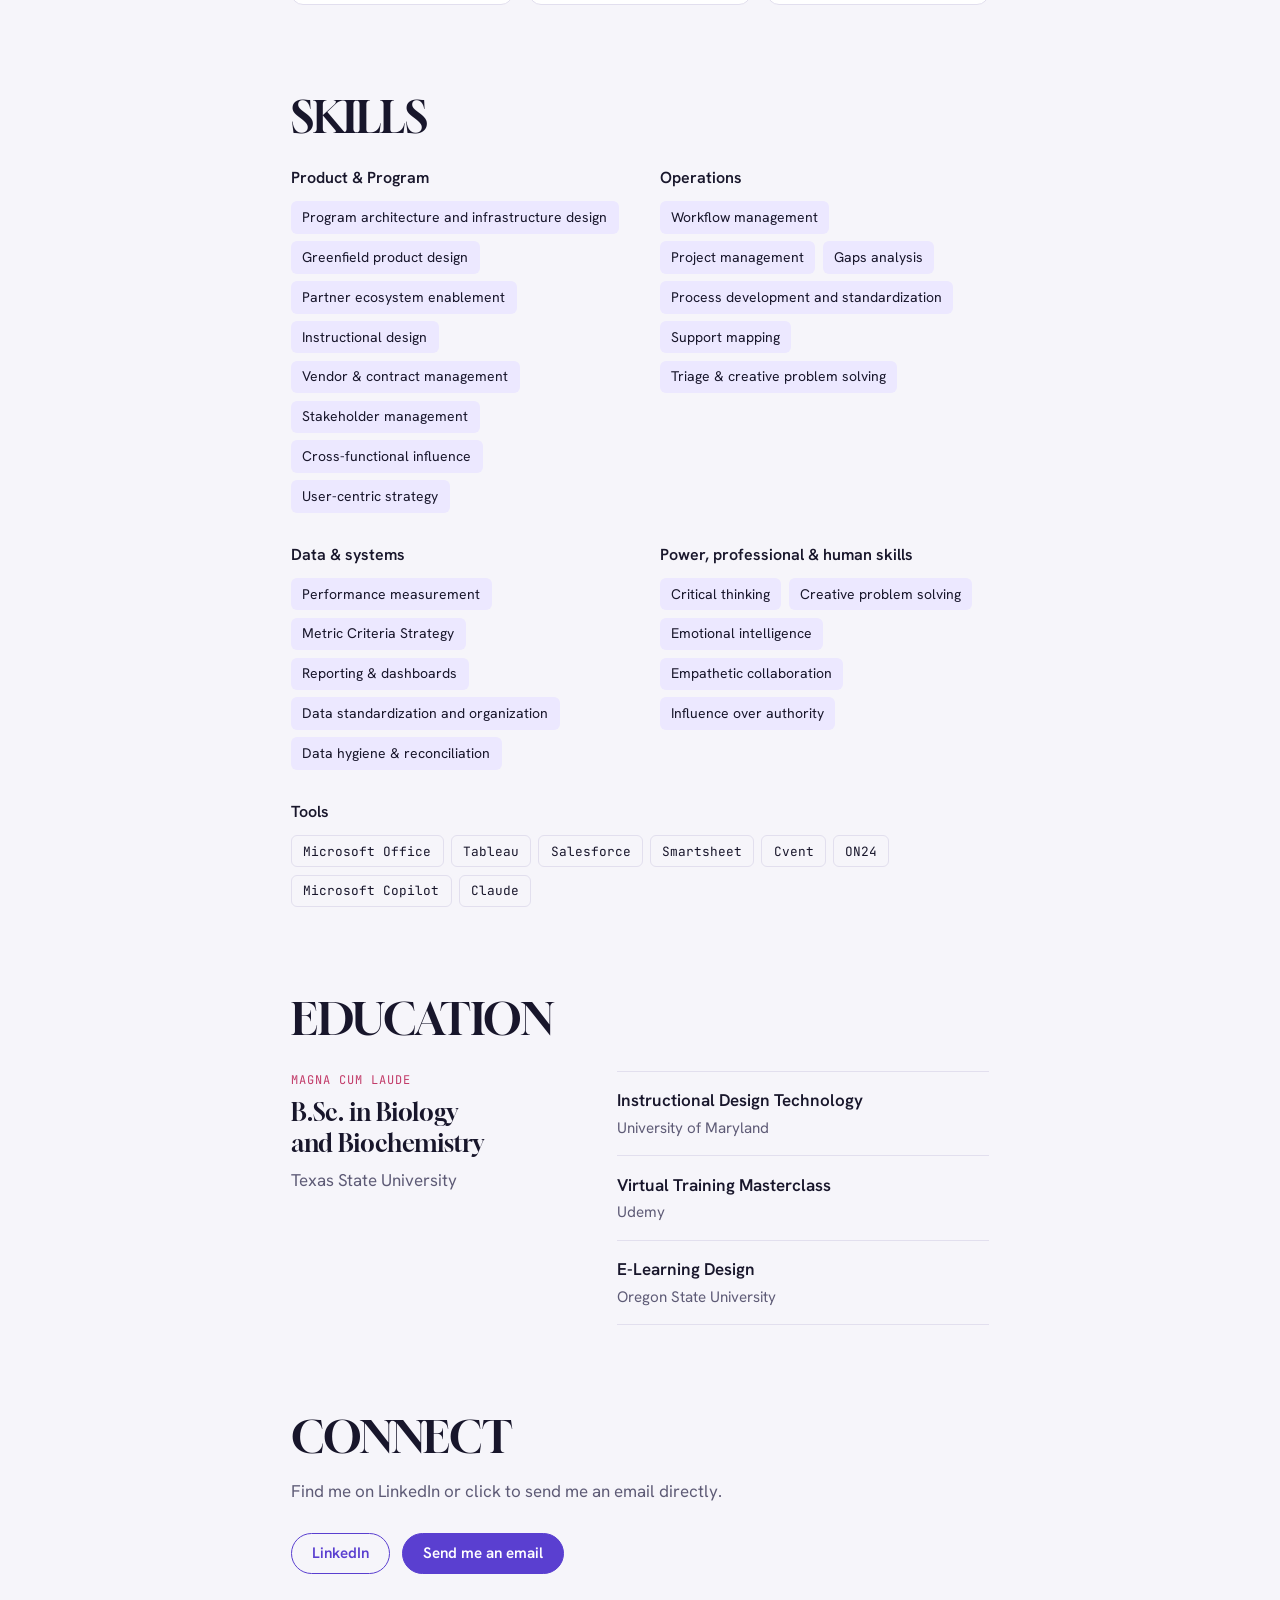
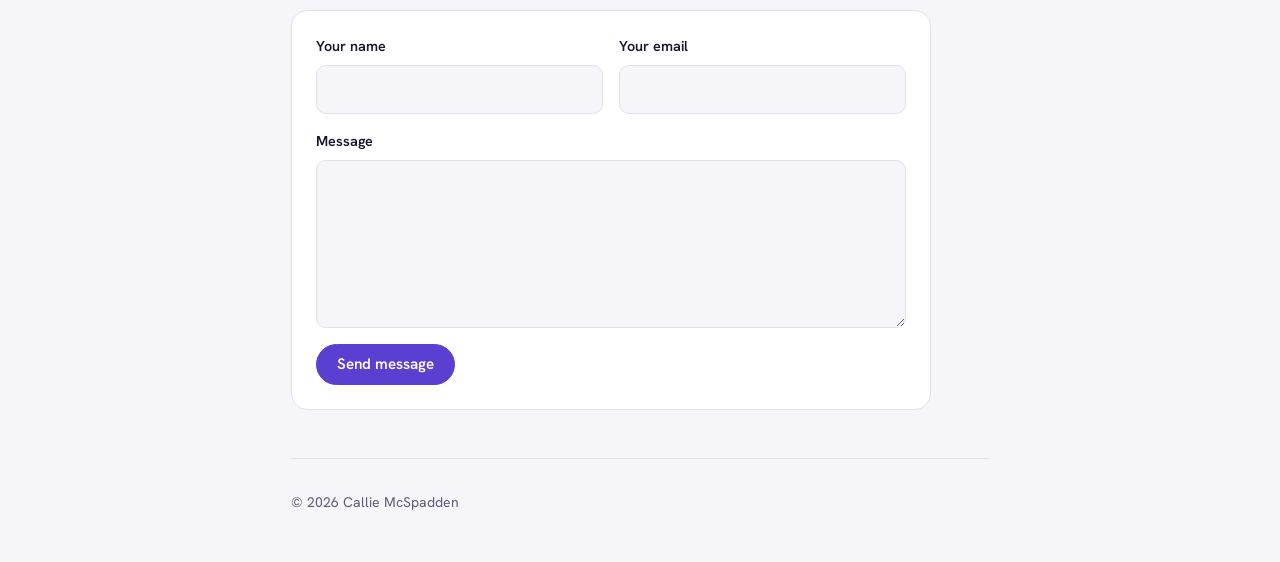
==== commit e30e7ff9: "Stream Project Update" ====
--- a/index.html
+++ b/index.html
@@ -65,9 +65,9 @@
         <h2 id="work-h">DIGITAL PROJECTS</h2>
         <p class="section-intro">Prototypes and interactive pieces</p>
 
-        <article class="feature">
+        <article class="feature feature--wide">
           <a class="feature-media" href="https://live-training-rust.vercel.app/" aria-label="Open the Education Streaming Platform">
-            <img src="assets/education-streaming-platform.jpg" width="1400" height="928" loading="lazy" alt="Admin dashboard of the platform, showing course, live stream and registration counts, seat use by client, and fill rates for upcoming runs.">
+            <img src="assets/streaming-platform-instructor.jpg" width="1400" height="763" loading="lazy" alt="Instructor view of the platform, listing upcoming live streams with registration counts and one-click Join as Instructor and Rehearse buttons.">
           </a>
           <div class="feature-body">
             <p class="meta">Interactive Learning Management · Dashboard, Catalogue and More</p>
@@ -92,18 +92,14 @@
             <p class="meta">Interactive 3D · Quantum chemistry</p>
             <div class="feature-title">
               <svg class="atom-mark" viewBox="0 0 40 40" aria-hidden="true" focusable="false">
-                <circle cx="20" cy="20" r="18.6" fill="none" stroke="currentColor" stroke-width="1.1" stroke-dasharray="0.6 3.1" stroke-linecap="round" />
-                <ellipse cx="20" cy="11.6" rx="6.4" ry="8.4" fill="none" stroke="currentColor" stroke-width="1.2" />
-                <ellipse cx="20" cy="28.4" rx="6.4" ry="8.4" fill="none" stroke="currentColor" stroke-width="1.2" />
-                <ellipse cx="11.6" cy="20" rx="8.4" ry="6.4" fill="none" stroke="currentColor" stroke-width="1" opacity=".5" />
-                <ellipse cx="28.4" cy="20" rx="8.4" ry="6.4" fill="none" stroke="currentColor" stroke-width="1" opacity=".5" />
-                <circle cx="20" cy="20" r="1.8" fill="currentColor" />
+                <circle cx="20" cy="20" r="15" fill="none" stroke="currentColor" stroke-width="1.3"></circle>
+                <circle cx="20" cy="20" r="4.2" fill="currentColor"></circle>
+                <circle cx="30.6" cy="9.4" r="2.4" fill="currentColor"></circle>
               </svg>
               <h3>Hydrogen as Probability Clouds</h3>
             </div>
-            <p>Atomic particles do not exist as static pieces of matter. These charged components instead exist as probabilities of an energy state within a given area at any point in time. Move past the diagrams of lines and dots and explore this rotatable model of the hydrogen atom represented as thousands of points, each one a possible position of the
-              electron, proton or neutron sampled from its quantum wavefunction. Zoom out to explore the classic orbital shapes from 1s to 4f, then
-              zoom 100,000 times in to within the nucleus.
+            <p>Atomic particles do not exist as solid pieces of matter held together into a static elemental sphere. These components instead exist as merely the probability of being found within a given region at any point in time. Move past the diagrams of lines and dots and explore this rotatable model of the hydrogen atom,&nbsp; represented as thousands of points. Each one is a possible position of the
+              electron or proton sampled from its quantum wavefunction. Zoom out to explore the classic orbital shapes from 1s to 4f, and zoom 100,000 times into the charged electron clouds themselves.
             </p>
             <p class="links">
               <a href="https://calliemcspadden.github.io/ScienceCommunication/hydrogen-atom/">Open the model</a>
@@ -347,4 +343,5 @@
 
 
 
+
 </body></html>
--- a/css/styles.css
+++ b/css/styles.css
@@ -176,6 +176,9 @@
 .feature-media canvas { position: absolute; inset: 0; width: 100%; height: 100%; display: block; }
 .feature-media img { position: absolute; inset: 0; width: 100%; height: 100%; max-width: none; display: block; object-fit: cover; object-position: left top; transition: transform .4s var(--ease); }
 .feature-media:hover img { transform: scale(1.03); }
+.feature--wide { grid-template-columns: minmax(0, 1fr); }
+.feature--wide .feature-media { min-height: 0; aspect-ratio: 1400 / 763; max-width: 100%; }
+.feature--wide .feature-media img { object-position: center top; }
 .feature + .feature { margin-top: .5rem; }
 .feature-body { padding: 1.75rem; display: grid; gap: .75rem; align-content: start; }
 .feature-body h3 { font-family: var(--display); font-weight: 400; font-size: 1.6rem; }
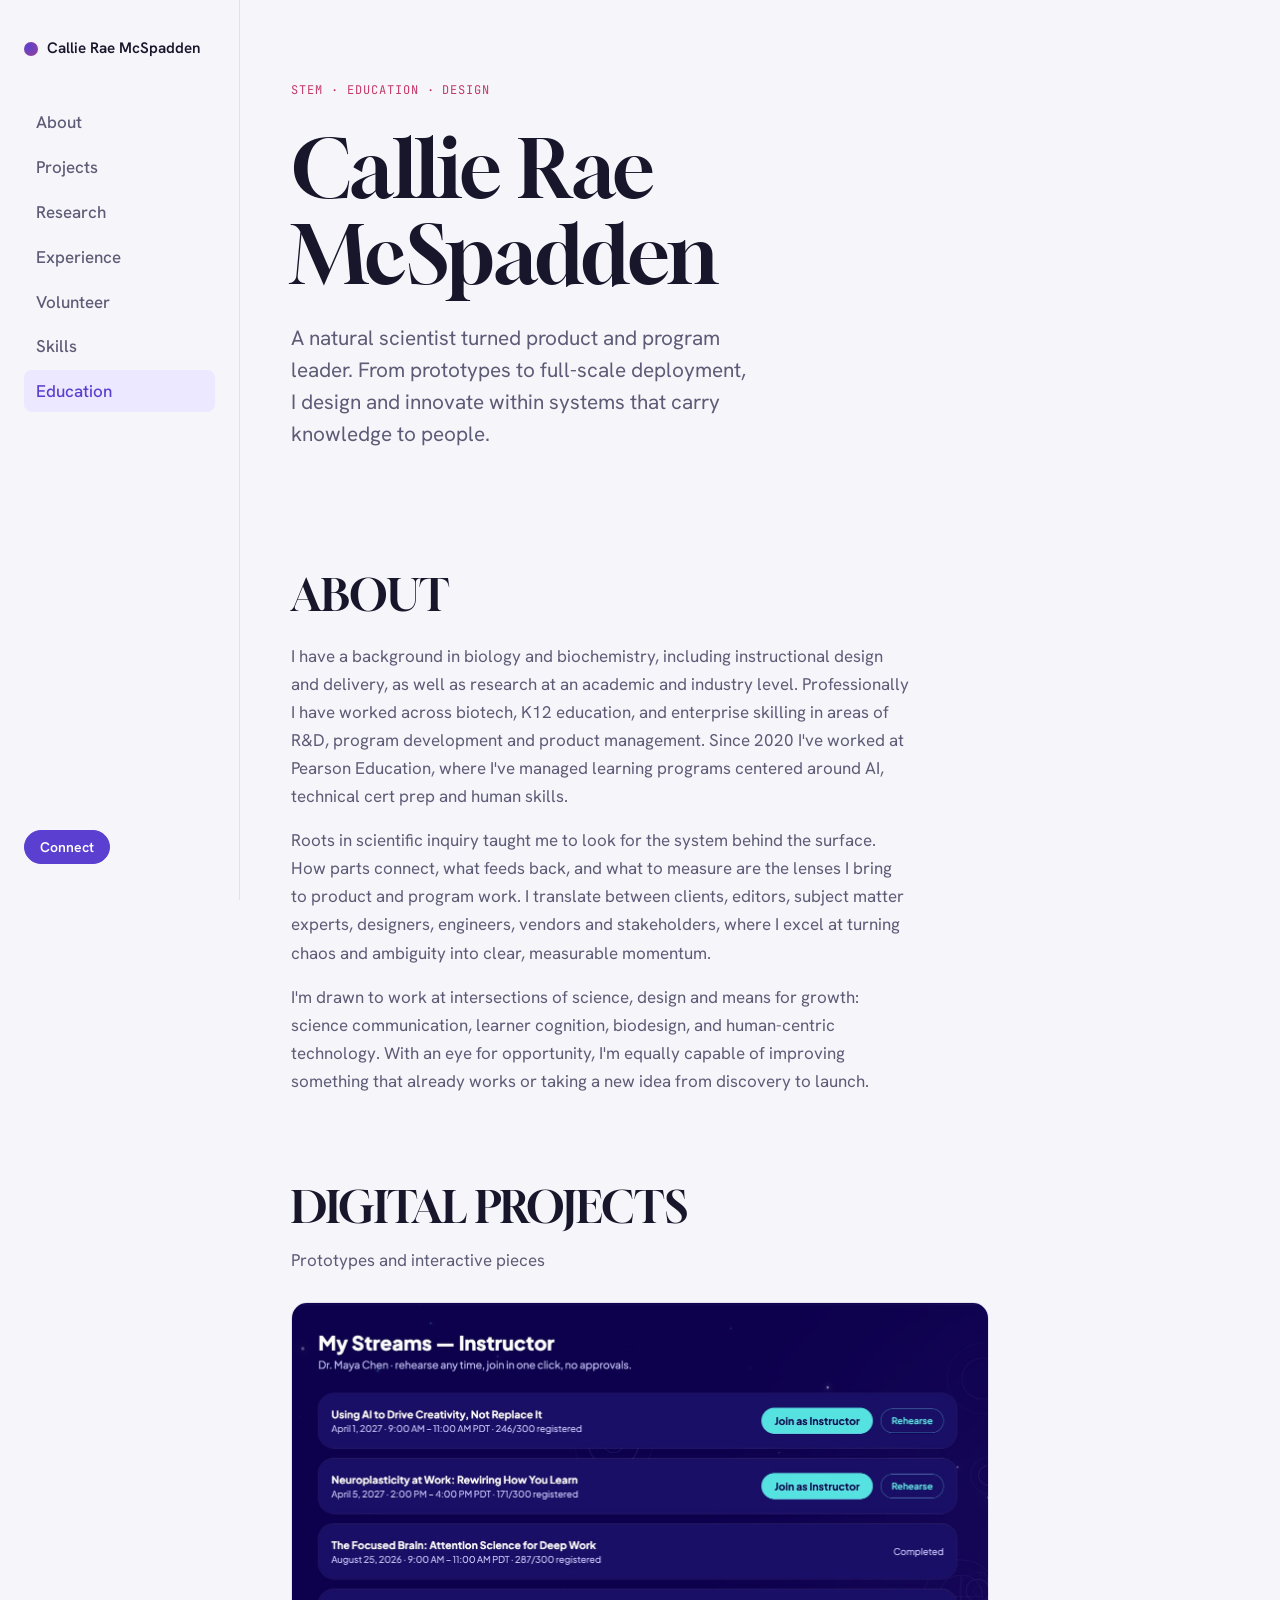
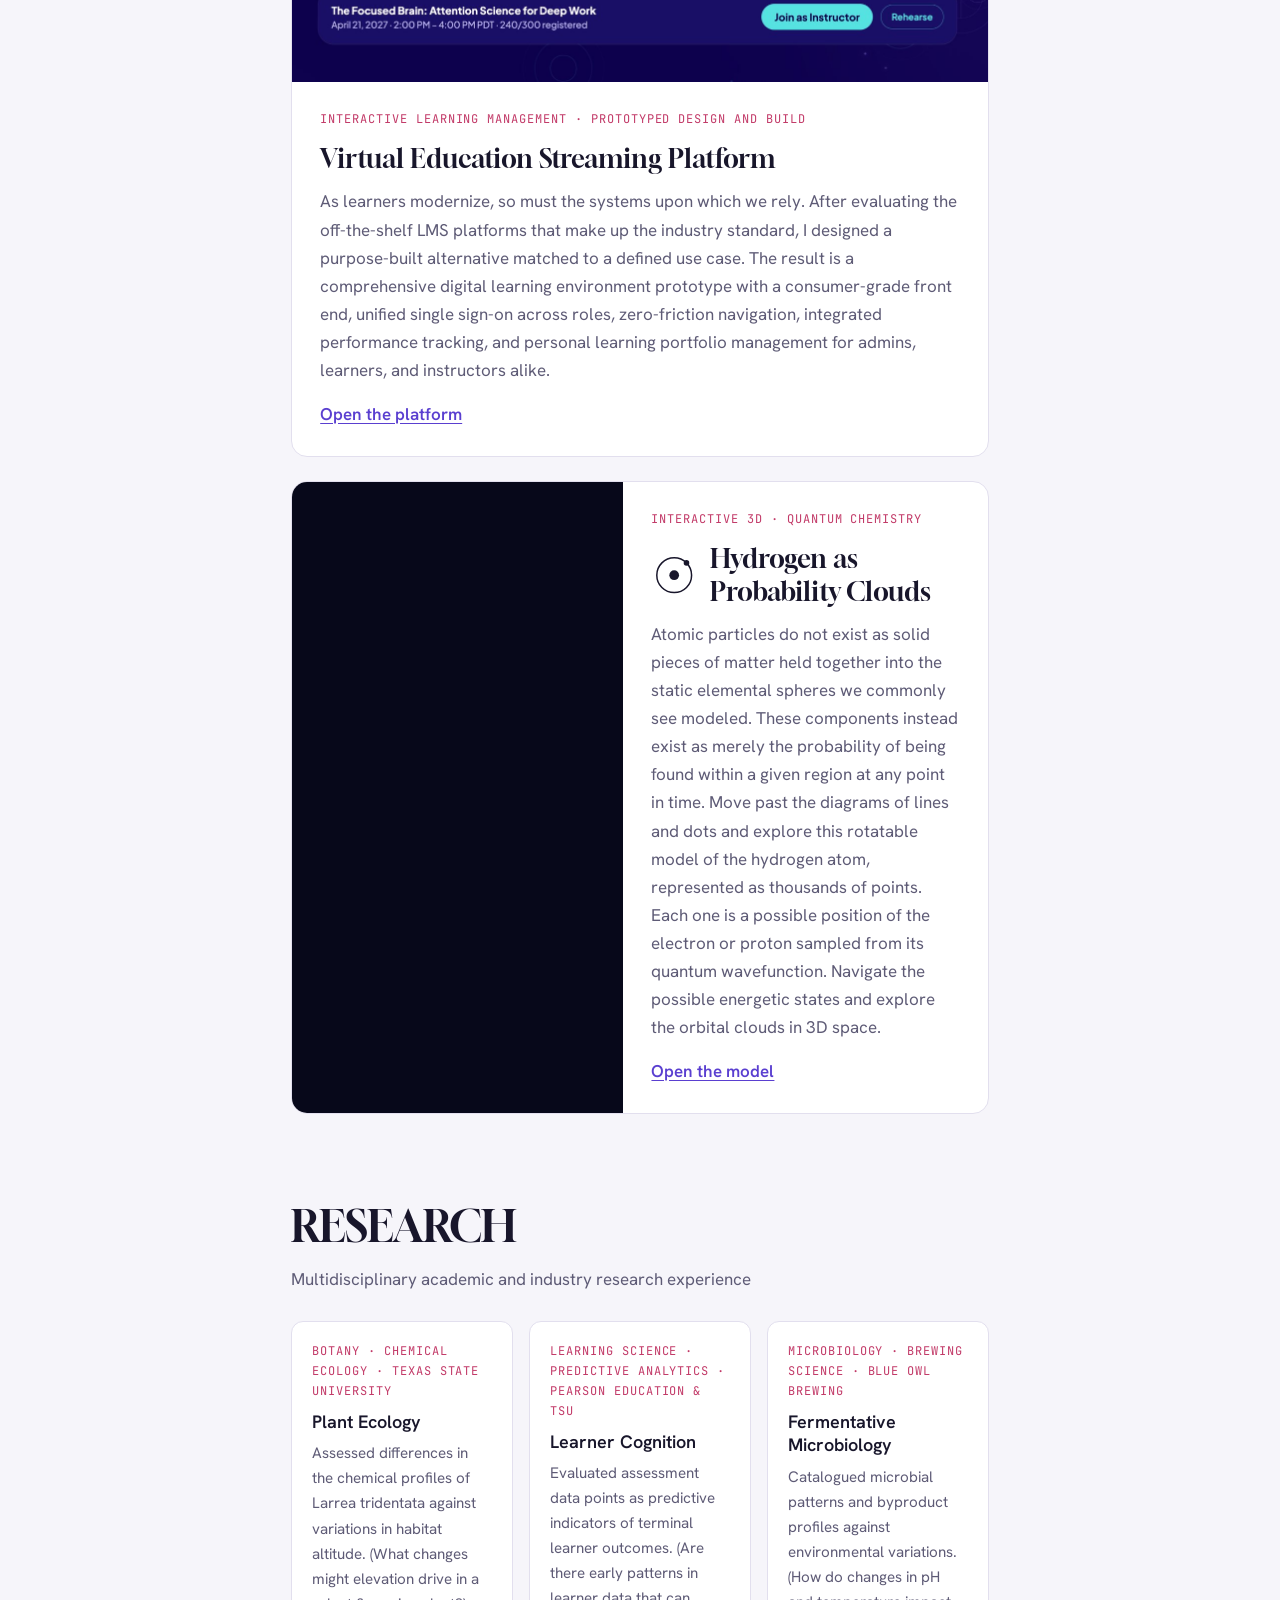
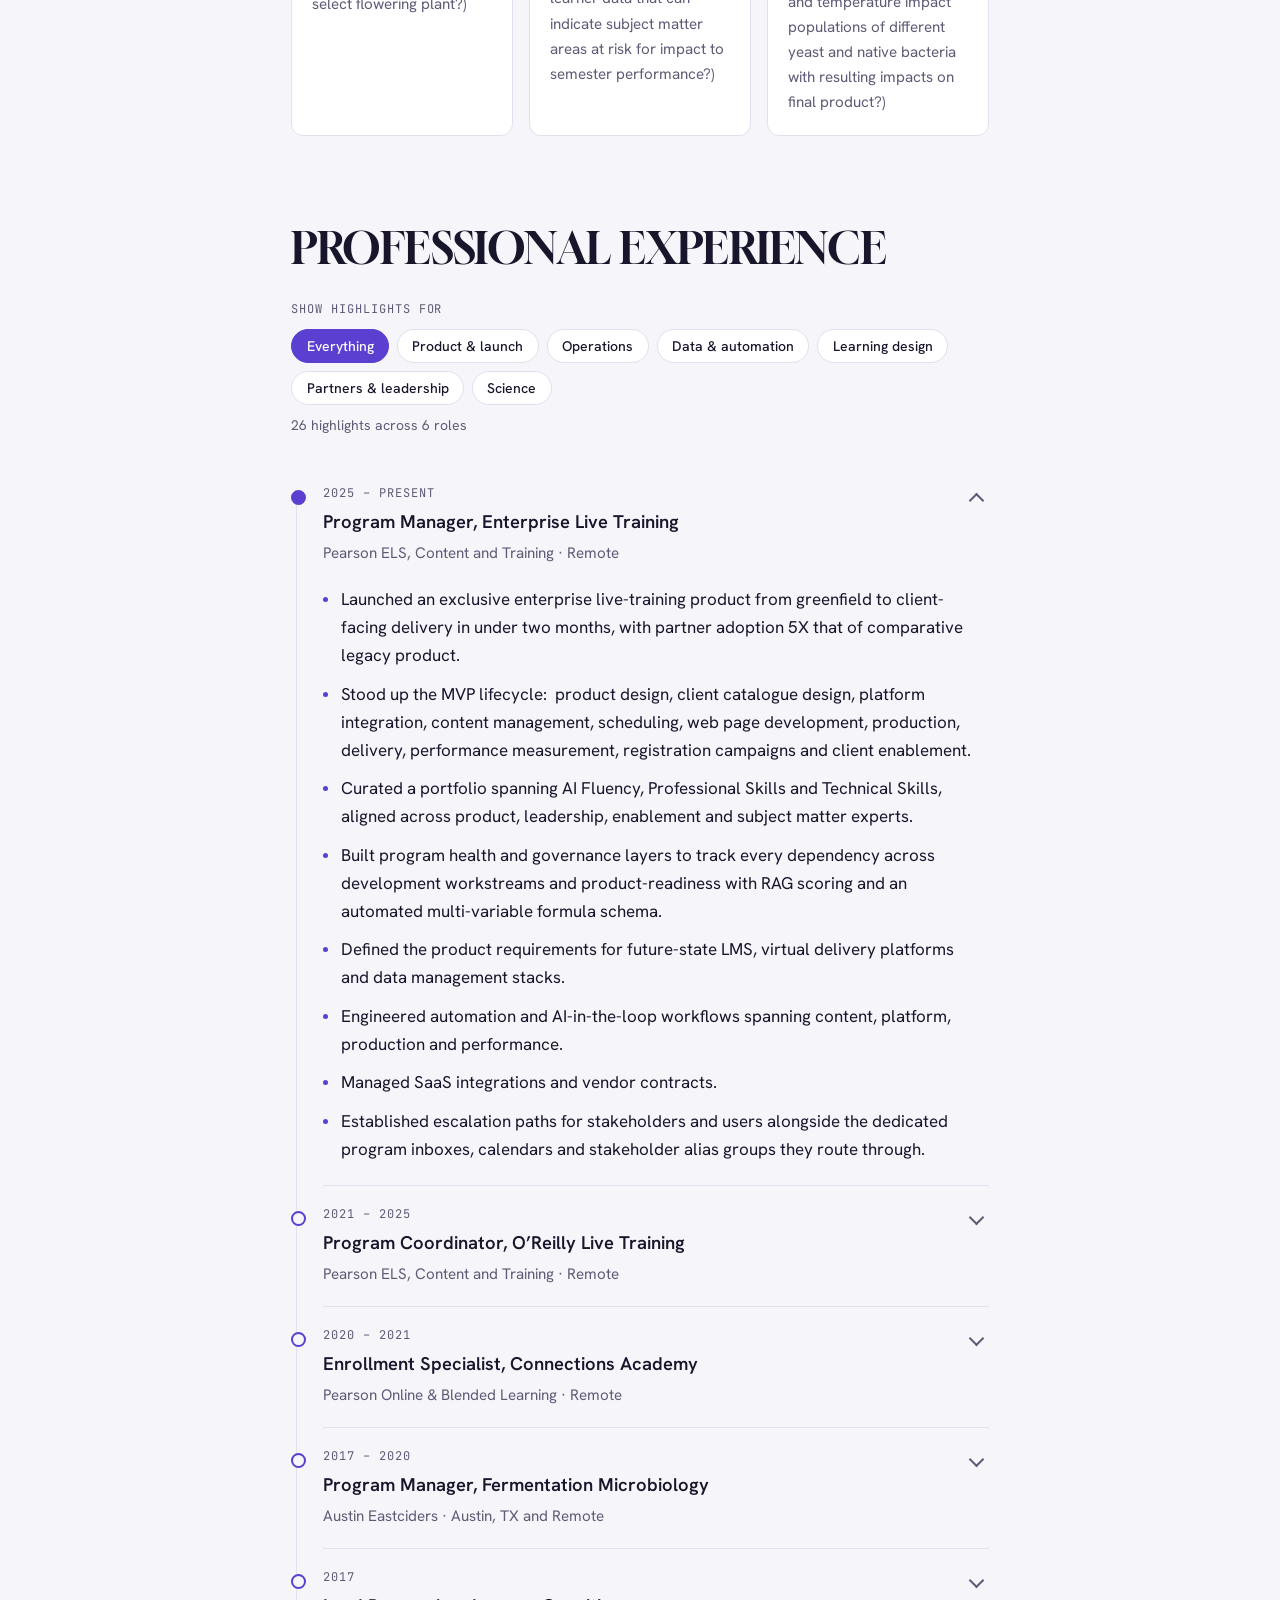
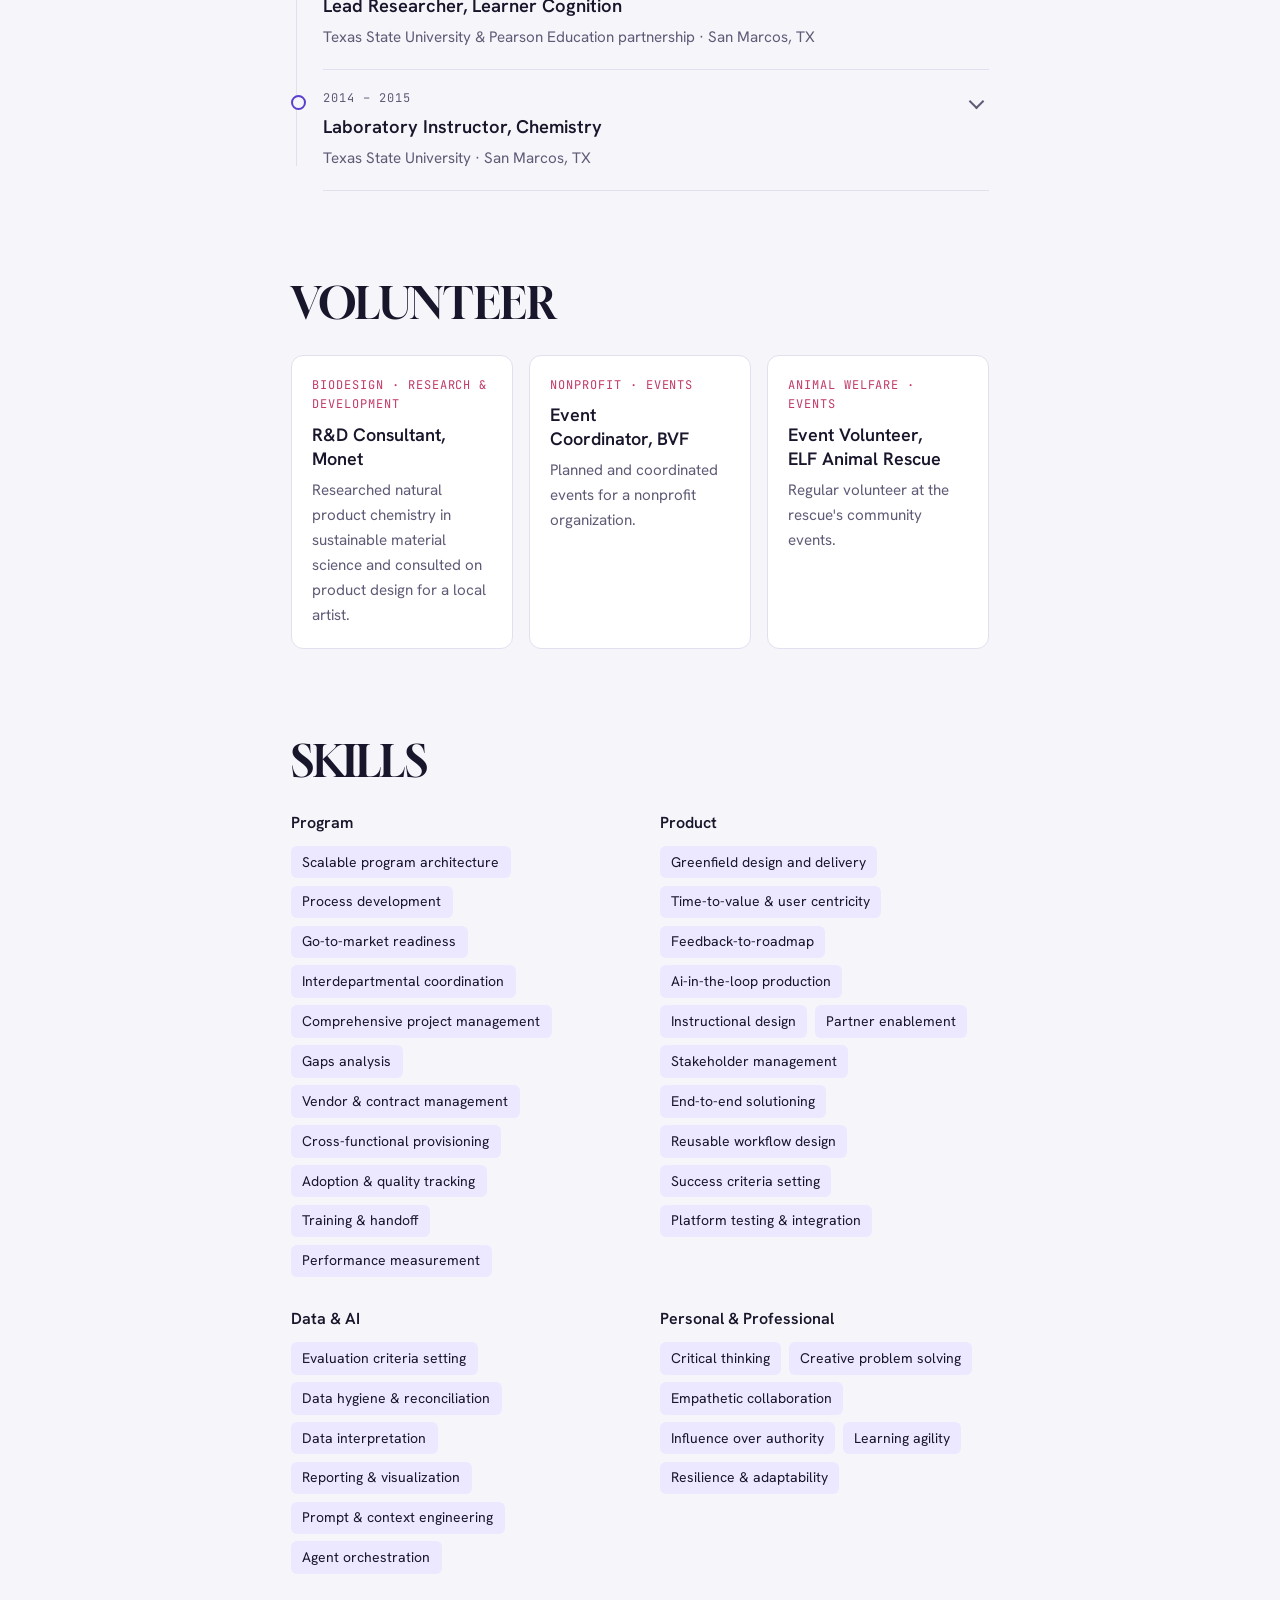
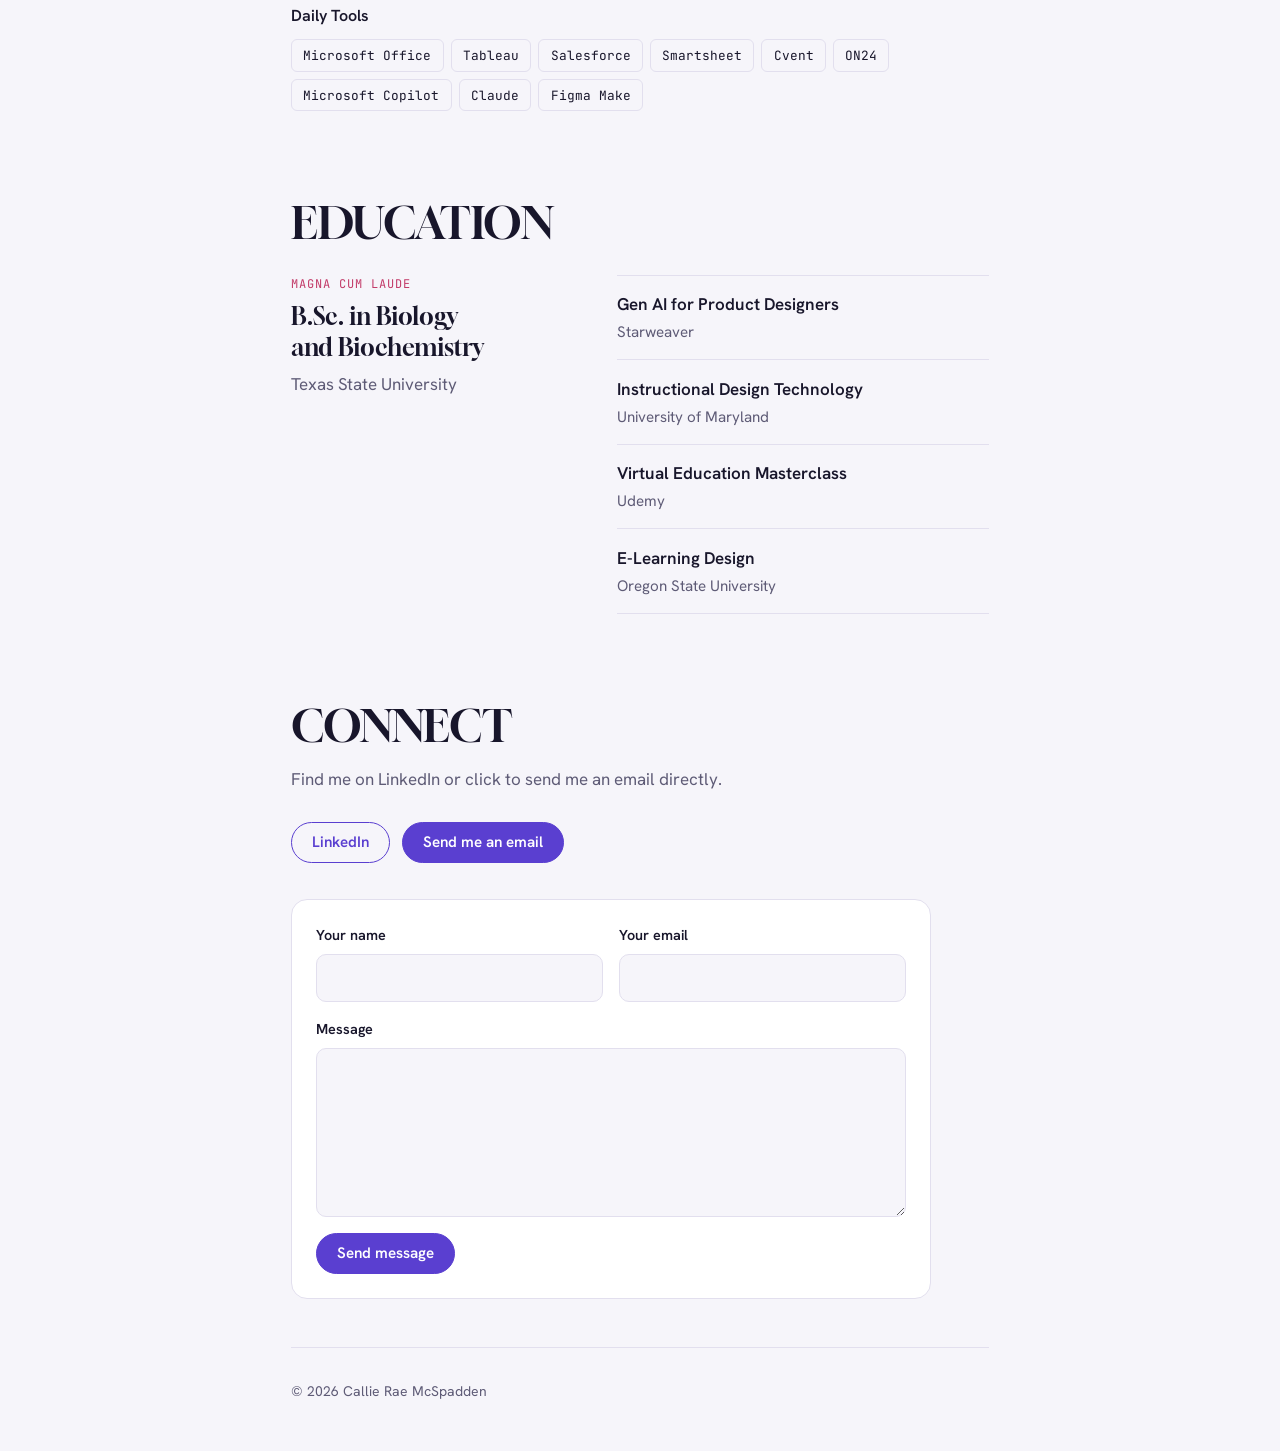
==== commit 9977f5b3: "Prototype and copy edit updates" ====
--- a/index.html
+++ b/index.html
@@ -2,8 +2,8 @@
 <html lang="en"><head>
   <meta charset="UTF-8">
   <meta name="viewport" content="width=device-width, initial-scale=1.0">
-  <title>Callie McSpadden</title>
-  <meta name="description" content="Callie McSpadden: biologist turned learning-technology builder, working where biology, design and learning meet.">
+  <title>Callie Rae McSpadden</title>
+  <meta name="description" content="Callie Rae McSpadden: natural scientist turned product and program leader, designing learning systems where science, design and education meet.">
   <link rel="preconnect" href="https://fonts.googleapis.com">
   <link rel="preconnect" href="https://fonts.gstatic.com" crossorigin="">
   <link rel="stylesheet" href="https://fonts.googleapis.com/css2?family=Gloock&amp;family=Hanken+Grotesk:wght@400;500;600;700&amp;family=JetBrains+Mono:wght@400;500&amp;display=swap">
@@ -17,12 +17,13 @@
     <header class="rail">
       <a class="brand" href="#top">
         <span class="brand-mark" aria-hidden="true"></span>
-        <span>Callie McSpadden</span>
+        <span>Callie Rae McSpadden</span>
       </a>
       <nav aria-label="Sections">
         <ul class="nav-list">
           <li><a href="#about">About</a></li>
           <li><a href="#work">Projects</a></li>
+          <li><a href="#research">Research</a></li>
           <li><a href="#experience">Experience</a></li>
           <li><a href="#volunteer">Volunteer</a></li>
           <li><a href="#skills">Skills</a></li>
@@ -40,7 +41,7 @@
         <p class="eyebrow">STEM · Education · Design</p>
         <h1>Callie Rae McSpadden</h1>
         <p class="lede">
-          A natural scientist turned learning specialist. From product prototypes to full-scale program architecture, I design and innovate within systems that carry knowledge to people.
+          A natural scientist turned product and program leader. From prototypes to full-scale deployment, I design and innovate within systems that carry knowledge to people.
         </p>
       </section>
 
@@ -49,13 +50,12 @@
         <h2 id="about-h">ABOUT</h2>
         <div class="prose">
           <p>
-            I have a background in biology and biochemistry, including academic research and instruction, as well as full scale program design and management within industrial fermentation. Since 2020 I've worked at Pearson Education, where I've managed expert-delivered learning programs for professional upskilling in AI, technical and human skills.
+            I have a background in biology and biochemistry, including instructional design and delivery, as well as research at an academic and industry level. Professionally I have worked across biotech, K12 education, and enterprise skilling in areas of R&amp;D, program development and product management. Since 2020 I've worked at Pearson Education, where I've managed learning programs centered around AI, technical cert prep and human skills.
+          </p>
+          <p>Roots in scientific inquiry taught me to look for the system behind the surface. How parts connect, what feeds back, and what to measure are the lenses I bring to product and program work. I translate between clients, editors, subject matter experts, designers, engineers, vendors and stakeholders, where I excel at turning chaos and ambiguity into clear, measurable momentum.
           </p>
           <p>
-            A background in STEM taught me to look for the system behind the surface. How parts connect, what feeds back, and what to measure are the lenses I bring to product and program work. I translate between editors, subject matter experts, designers, vendors and partners, and I like turning a messy process into something clear, measurable and future-forward.
-          </p>
-          <p>
-            I'm drawn to work at intersections of science, design and means for growth; science communication, learner cognition, biodesign, and human-centric technology. With an eye for opportunity, I'm equally capable improving something that already works or taking a new idea from discovery to launch.
+            I'm drawn to work at intersections of science, design and means for growth: science communication, learner cognition, biodesign, and human-centric technology. With an eye for opportunity, I'm equally capable of improving something that already works or taking a new idea from discovery to launch.
           </p>
         </div>
       </section>
@@ -70,12 +70,11 @@
             <img src="assets/streaming-platform-instructor.jpg" width="1400" height="763" loading="lazy" alt="Instructor view of the platform, listing upcoming live streams with registration counts and one-click Join as Instructor and Rehearse buttons.">
           </a>
           <div class="feature-body">
-            <p class="meta">Interactive Learning Management · Dashboard, Catalogue and More</p>
+            <p class="meta">Interactive Learning Management · Prototyped design and build</p>
             <h3>Virtual Education Streaming Platform</h3>
             <p>
               As learners modernize, so must the systems upon which we rely. After evaluating the off-the-shelf LMS
-              platforms that make up the industry standard, I developed a commercial-grade tool matched to the learning landscape and built to spec for webinar-agnostic streaming of instructional content across Zoom, Webex,
-              Microsoft Teams and Adobe Connect. The result is a comprehensive digital learning
+              platforms that make up the industry standard, I designed a purpose-built alternative matched to a defined use case. The result is a comprehensive digital learning
               environment prototype with a consumer-grade front end, unified single sign-on across roles, zero-friction navigation,
               integrated performance tracking, and personal learning portfolio management for admins, learners, and instructors alike.&nbsp;</p>
             <p class="links">
@@ -98,14 +97,36 @@
               </svg>
               <h3>Hydrogen as Probability Clouds</h3>
             </div>
-            <p>Atomic particles do not exist as solid pieces of matter held together into a static elemental sphere. These components instead exist as merely the probability of being found within a given region at any point in time. Move past the diagrams of lines and dots and explore this rotatable model of the hydrogen atom,&nbsp; represented as thousands of points. Each one is a possible position of the
-              electron or proton sampled from its quantum wavefunction. Zoom out to explore the classic orbital shapes from 1s to 4f, and zoom 100,000 times into the charged electron clouds themselves.
-            </p>
+            <p>Atomic particles do not exist as solid pieces of matter held together into the static elemental spheres we commonly see modeled. These components instead exist as merely the probability of being found within a given region at any point in time. Move past the diagrams of lines and dots and explore this rotatable model of the hydrogen atom,&nbsp; represented as thousands of points. Each one is a possible position of the
+              electron or proton sampled from its quantum wavefunction. Navigate the possible energetic states and explore the orbital clouds in 3D space.</p>
             <p class="links">
               <a href="https://calliemcspadden.github.io/ScienceCommunication/hydrogen-atom/">Open the model</a>
             </p>
           </div>
         </article>
+      </section>
+
+      <!-- RESEARCH -->
+      <section id="research" class="section" aria-labelledby="research-h">
+        <h2 id="research-h">RESEARCH</h2>
+        <p class="section-intro">Multidisciplinary academic and industry research experience</p>
+        <ul class="cards research">
+          <li>
+            <p class="meta">Botany · Chemical ecology · Texas State University</p>
+            <h3>Plant Ecology</h3>
+            <p>Assessed differences in the chemical profiles of Larrea tridentata against variations in habitat altitude. (What changes might elevation drive in a select flowering plant?)</p>
+          </li>
+          <li>
+            <p class="meta">Learning science · Predictive analytics · Pearson Education &amp; TSU</p>
+            <h3>Learner Cognition</h3>
+            <p>Evaluated assessment data points as predictive indicators of terminal learner outcomes. (Are there early patterns in learner data that can indicate subject matter areas at risk for impact to semester performance?)</p>
+          </li>
+          <li>
+            <p class="meta">Microbiology · Brewing science · Blue Owl Brewing</p>
+            <h3>Fermentative Microbiology</h3>
+            <p>Catalogued microbial patterns and byproduct profiles against environmental variations. (How do changes in pH and temperature impact populations of different yeast and native bacteria with resulting impacts on final product?)</p>
+          </li>
+        </ul>
       </section>
 
       <!-- EXPERIENCE -->
@@ -134,14 +155,14 @@
                 <span class="role-org">Pearson ELS, Content and Training · Remote</span>
               </summary>
               <ul class="bullets">
-                <li data-tags="product lead ops">Launched an exclusive enterprise live-training program from greenfield to client-facing delivery in under two months.</li>
-                <li data-tags="product ops learn">Personally stood up the MVP lifecycle: catalogue, design strategy, platform, content management, scheduling, web page development, registration enablement pushes, production, delivery and performance measurement.</li>
+                <li data-tags="product lead ops">Launched an exclusive enterprise live-training product from greenfield to client-facing delivery in under two months, with partner adoption 5X that of comparative legacy product.&nbsp;</li>
+                <li data-tags="product ops learn">Stood up the MVP lifecycle:&nbsp; product design, client catalogue design, platform integration, content management, scheduling, web page development, production, delivery, performance measurement, registration campaigns and client enablement.&nbsp;</li>
                 <li data-tags="learn lead product">Curated a portfolio spanning AI Fluency, Professional Skills and Technical Skills, aligned across product, leadership, enablement and subject matter experts.</li>
-                <li data-tags="data ops">Built program health and governance layers, replacing status-by-email with web-based dashboards that track every dependency across development workstreams, a product-readiness health rollup with RAG scoring, and an automated multi-variable formula schema.</li>
-                <li data-tags="ops">Aligned escalation paths and risk gaps, and established the shared program inboxes, calendars and stakeholder alias groups they route through.</li>
+                <li data-tags="data ops">Built program health and governance layers to track every dependency across development workstreams and product-readiness with RAG scoring and an automated multi-variable formula schema.</li>
+                <li data-tags="ops">Defined the product requirements for future-state LMS, virtual delivery platforms and data management stacks.</li>
                 <li data-tags="data product">Engineered automation and AI-in-the-loop workflows spanning content, platform, production and performance.</li>
-                <li data-tags="lead ops">Managed the contract and integration with a platform partner for 2026 delivery.</li>
-                <li data-tags="product data">Developed spec requirements now used by ELS Solutions for the future-state LMS, LMI and data management stack, enabling enterprise-grade scaling.</li>
+                <li data-tags="lead ops">Managed SaaS integrations and vendor contracts.</li>
+                <li data-tags="product data">Established escalation paths for stakeholders and users alongside the dedicated program inboxes, calendars and stakeholder alias groups they route through.</li>
               </ul>
             </details>
           </li>
@@ -227,8 +248,8 @@
         <ul class="volunteer">
           <li>
             <p class="meta">Biodesign · Research &amp; development</p>
-            <h3>R&amp;D Volunteer, Monet</h3>
-            <p>Researched natural materials and supported product design for a local biodesign business.</p>
+            <h3>R&amp;D Consultant, Monet</h3>
+            <p>Researched natural product chemistry in sustainable material science and consulted on product design for a local artist.</p>
           </li>
           <li>
             <p class="meta">Nonprofit · Events</p>
@@ -248,38 +269,24 @@
         <h2 id="skills-h">SKILLS</h2>
         <div class="skill-groups">
           <div class="skill-group">
-            <h3>Product &amp; Program</h3>
-            <ul class="tags">
-              <li>Program architecture and infrastructure design</li><li>Greenfield product design</li><li>Partner ecosystem enablement</li><li>Instructional design</li><li>Vendor &amp; contract management</li>
-              <li>Stakeholder management</li><li>Cross-functional influence</li><li>User-centric strategy</li>
-            </ul>
-          </div>
-          <div class="skill-group">
-            <h3>Operations</h3>
-            <ul class="tags">
-              <li>Workflow management</li><li>Project management</li><li>Gaps analysis</li>
-              <li>Process development and standardization</li><li>Support mapping</li><li>Triage &amp; creative problem solving</li>
-            </ul>
-          </div>
-          <div class="skill-group">
-            <h3>Data &amp; systems</h3>
-            <ul class="tags">
-              <li>Performance measurement</li><li>Metric Criteria Strategy</li><li>Reporting &amp; dashboards</li><li>Data standardization and organization</li><li>Data hygiene &amp; reconciliation</li>
-            </ul>
-          </div>
-          <div class="skill-group">
-            <h3>Power, professional &amp; human skills</h3>
-            <ul class="tags">
-              <li>Critical thinking</li><li>Creative problem solving</li><li>Emotional intelligence</li>
-              <li>Empathetic collaboration</li><li>Influence over authority</li>
-            </ul>
-          </div>
-          <div class="skill-group">
-            <h3>Tools</h3>
-            <ul class="tags tags-tools">
-              <li>Microsoft Office</li><li>Tableau</li><li>Salesforce</li><li>Smartsheet</li><li>Cvent</li><li>ON24</li>
-              <li>Microsoft Copilot</li><li>Claude</li>
-            </ul>
+            <h3>Program</h3>
+            <ul class="tags"><li>Scalable program architecture</li><li>Process development</li><li>Go-to-market readiness</li><li>Interdepartmental coordination</li><li>Comprehensive project management</li><li>Gaps analysis</li><li>Vendor &amp; contract management</li><li>Cross-functional provisioning</li><li>Adoption &amp; quality tracking</li><li>Training &amp; handoff</li><li>Performance measurement</li></ul>
+          </div>
+          <div class="skill-group">
+            <h3>Product</h3>
+            <ul class="tags"><li>Greenfield design and delivery</li><li>Time-to-value &amp; user centricity</li><li>Feedback-to-roadmap</li><li>Ai-in-the-loop production</li><li>Instructional design</li><li>Partner enablement</li><li>Stakeholder management</li><li>End-to-end solutioning</li><li>Reusable workflow design</li><li>Success criteria setting</li><li>Platform testing &amp; integration</li></ul>
+          </div>
+          <div class="skill-group">
+            <h3>Data &amp; AI</h3>
+            <ul class="tags"><li>Evaluation criteria setting</li><li>Data hygiene &amp; reconciliation</li><li>Data interpretation</li><li>Reporting &amp; visualization</li><li>Prompt &amp; context engineering</li><li>Agent orchestration</li></ul>
+          </div>
+          <div class="skill-group">
+            <h3>Personal &amp; Professional</h3>
+            <ul class="tags"><li>Critical thinking</li><li>Creative problem solving</li><li>Empathetic collaboration</li><li>Influence over authority</li><li>Learning agility</li><li>Resilience &amp; adaptability</li></ul>
+          </div>
+          <div class="skill-group">
+            <h3>Daily Tools</h3>
+            <ul class="tags tags-tools"><li>Microsoft Office</li><li>Tableau</li><li>Salesforce</li><li>Smartsheet</li><li>Cvent</li><li>ON24</li><li>Microsoft Copilot</li><li>Claude</li><li>Figma Make</li></ul>
           </div>
         </div>
       </section>
@@ -294,8 +301,9 @@
             <p>Texas State University</p>
           </div>
           <ul class="certs">
+            <li><span>Gen AI for Product Designers</span><span class="cert-org">Starweaver</span></li>
             <li><span>Instructional Design Technology</span><span class="cert-org">University of Maryland</span></li>
-            <li><span>Virtual Training Masterclass</span><span class="cert-org">Udemy</span></li>
+            <li><span>Virtual Education Masterclass</span><span class="cert-org">Udemy</span></li>
             <li><span>E-Learning Design</span><span class="cert-org">Oregon State University</span></li>
           </ul>
         </div>
@@ -334,7 +342,7 @@
       </section>
 
       <footer class="site-footer">
-        <p>© <span id="year"></span> Callie McSpadden</p>
+        <p>© <span id="year"></span> Callie Rae McSpadden</p>
       </footer>
     </main>
   </div>
@@ -344,4 +352,8 @@
 
 
 
+
+
+
+
 </body></html>
--- a/css/styles.css
+++ b/css/styles.css
@@ -71,7 +71,7 @@
   padding: 2.25rem 1.5rem;
   border-right: 1px solid var(--line);
 }
-.brand { display: flex; align-items: center; gap: .6rem; color: var(--ink); text-decoration: none; font-weight: 600; }
+.brand { display: flex; align-items: center; gap: .55rem; color: var(--ink); text-decoration: none; font-weight: 600; font-size: .95rem; white-space: nowrap; }
 .brand-mark {
   width: 14px; height: 14px; border-radius: 50%; flex: none;
   background: radial-gradient(circle at 35% 35%, var(--violet), color-mix(in srgb, var(--violet) 40%, var(--safranin)));
@@ -192,16 +192,16 @@
 .links a { font-weight: 600; }
 
 /* ============ VOLUNTEER ============ */
-.volunteer {
+.volunteer, .research {
   list-style: none; margin: .75rem 0 0; padding: 0;
   display: grid; grid-template-columns: repeat(3, minmax(0, 1fr)); gap: 1rem;
 }
-.volunteer li {
+.volunteer li, .research li {
   display: grid; gap: .5rem; align-content: start;
   padding: 1.25rem; background: var(--surface); border: 1px solid var(--line); border-radius: 12px;
 }
-.volunteer li p:not(.meta) { color: var(--muted); font-size: .95rem; }
-@media (max-width: 720px) { .volunteer { grid-template-columns: minmax(0, 1fr); } }
+.volunteer li p:not(.meta), .research li p:not(.meta) { color: var(--muted); font-size: .95rem; }
+@media (max-width: 720px) { .volunteer, .research { grid-template-columns: minmax(0, 1fr); } }
 
 /* ============ SKILLS ============ */
 .skill-groups { display: grid; grid-template-columns: repeat(2, minmax(0, 1fr)); gap: 2rem 2.5rem; margin-top: .75rem; }
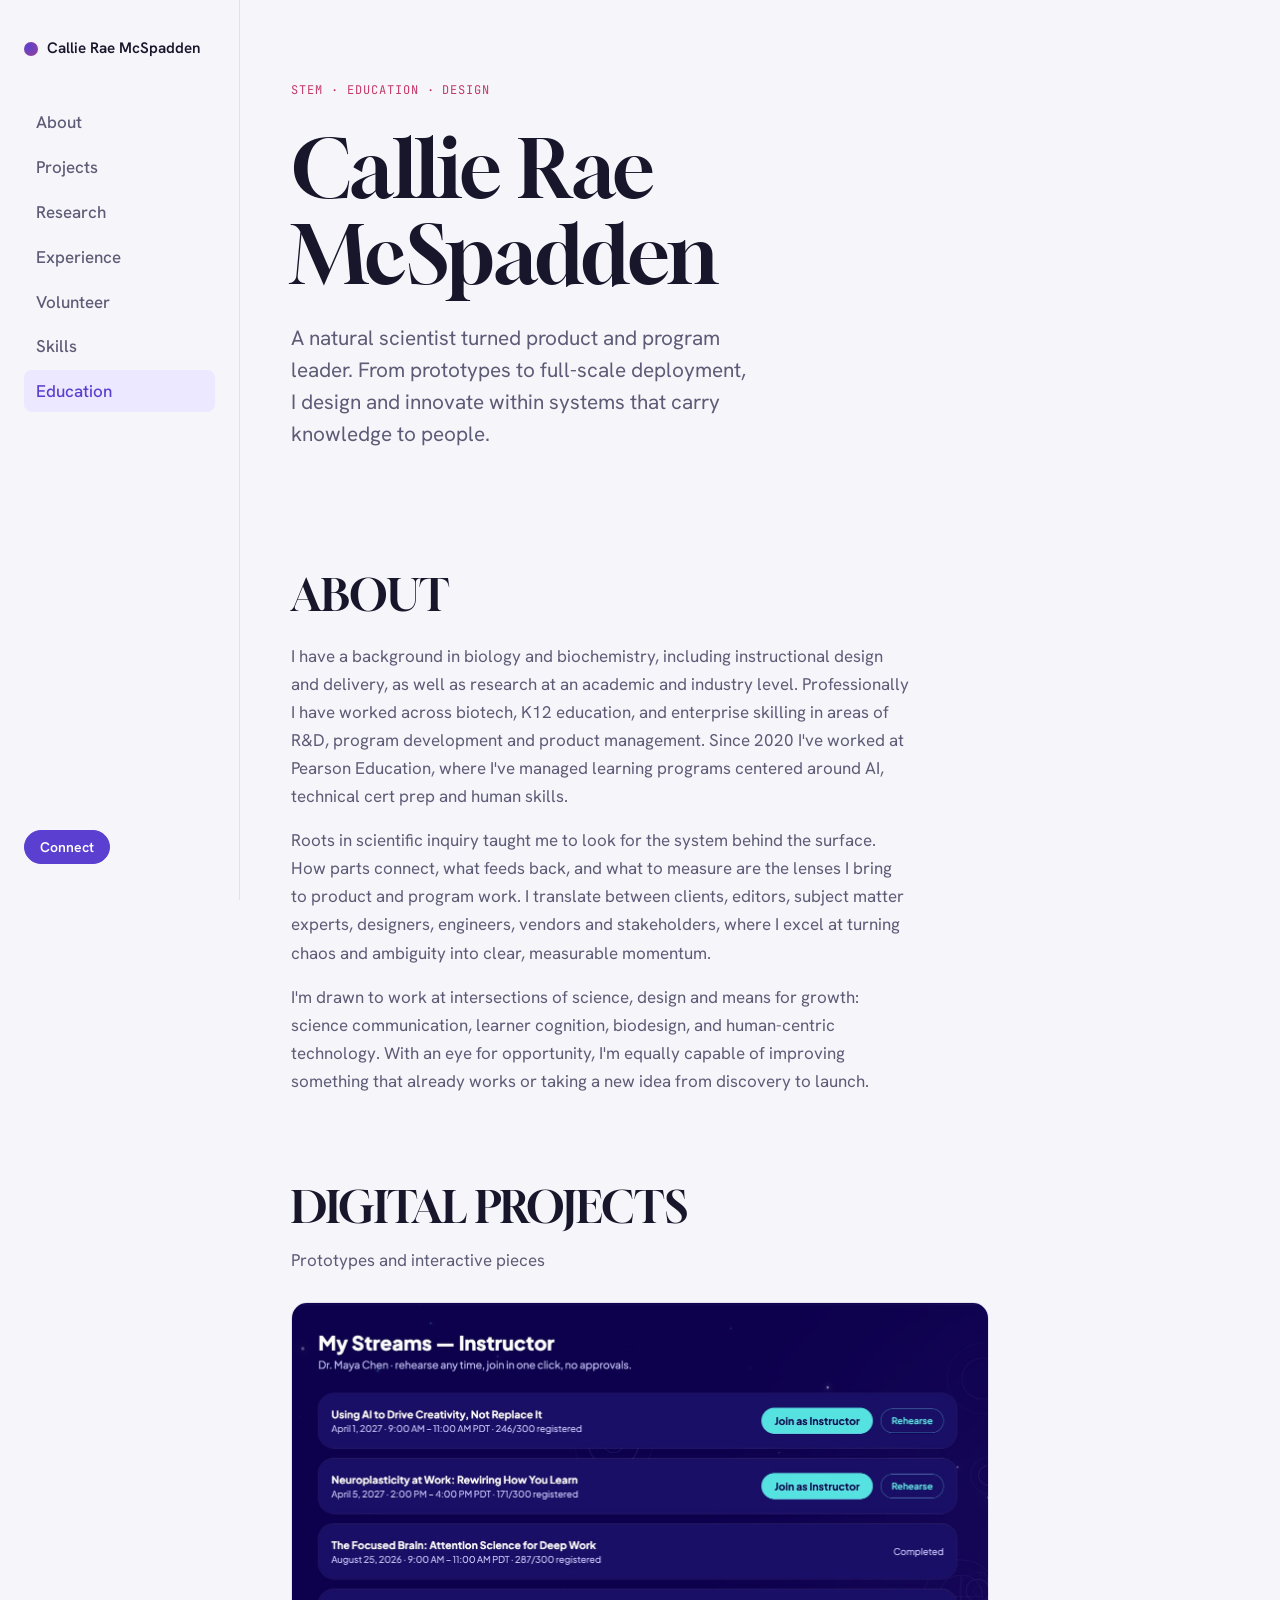
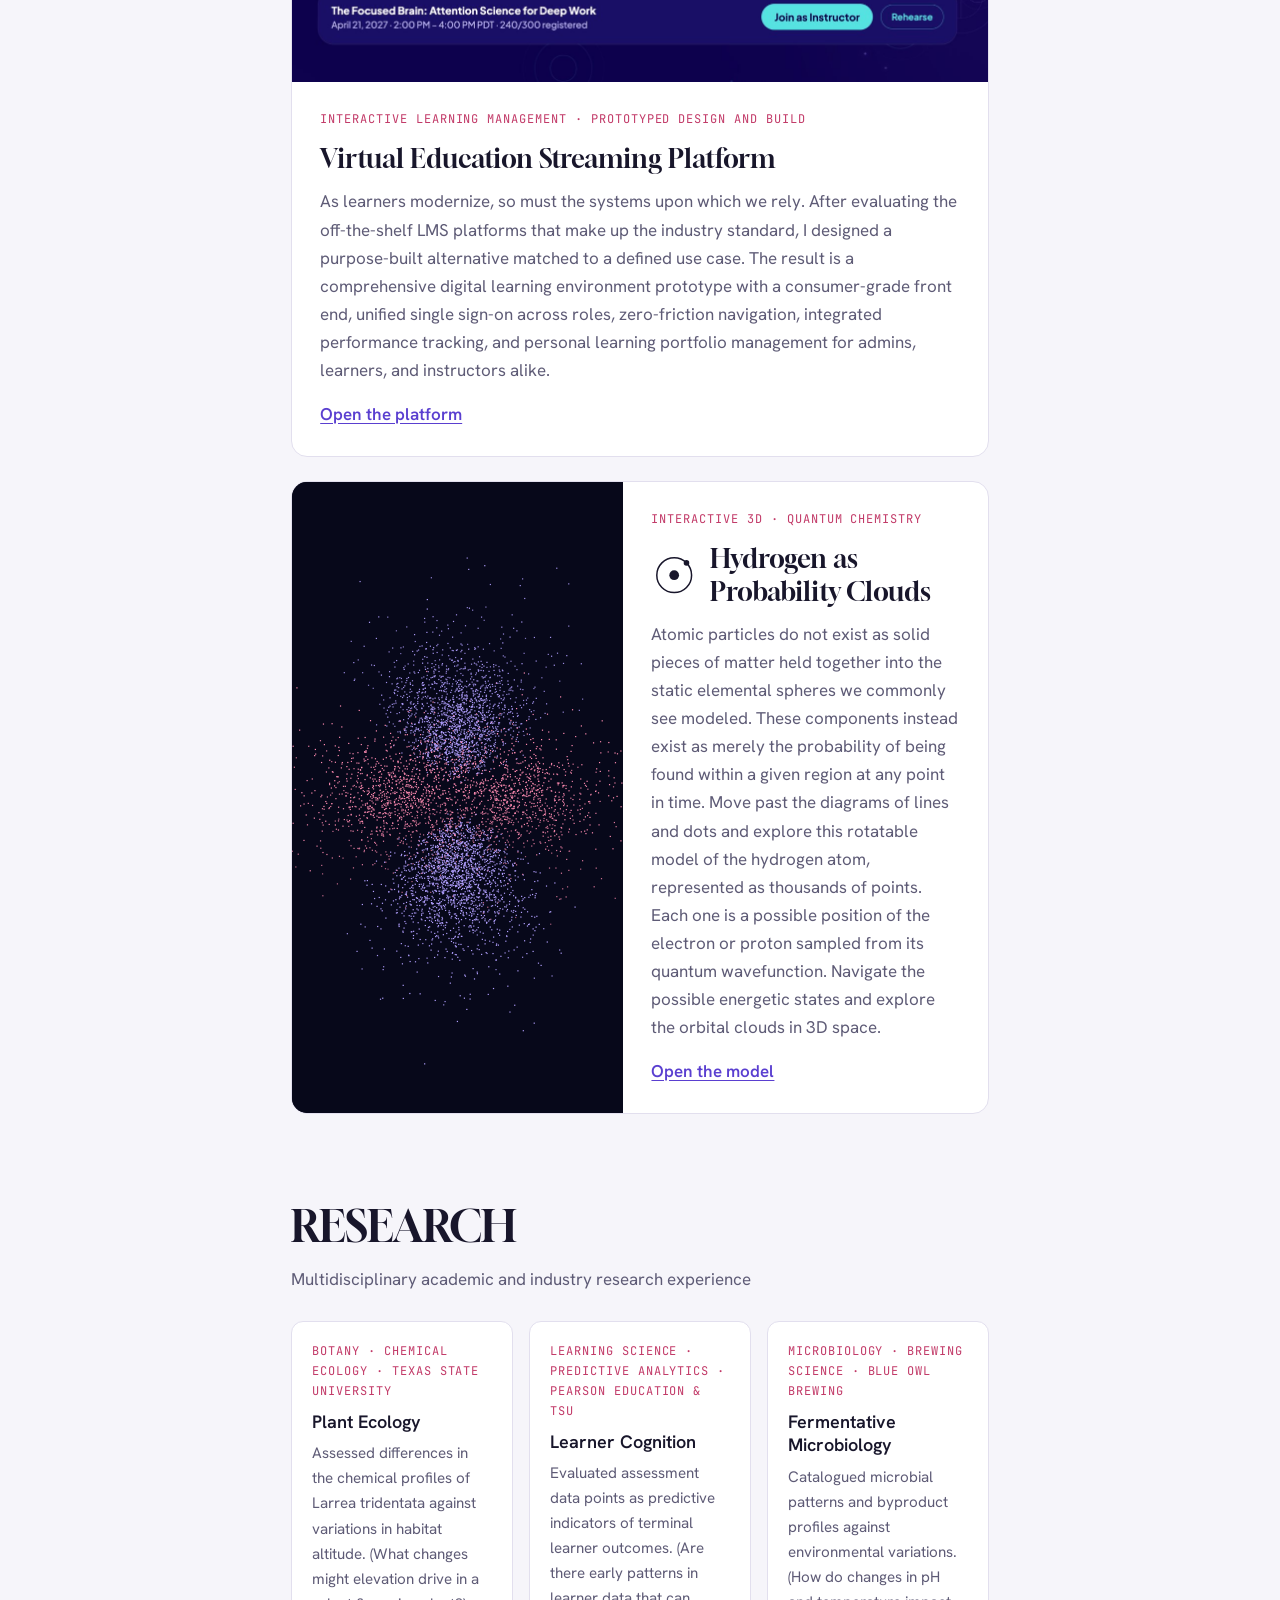
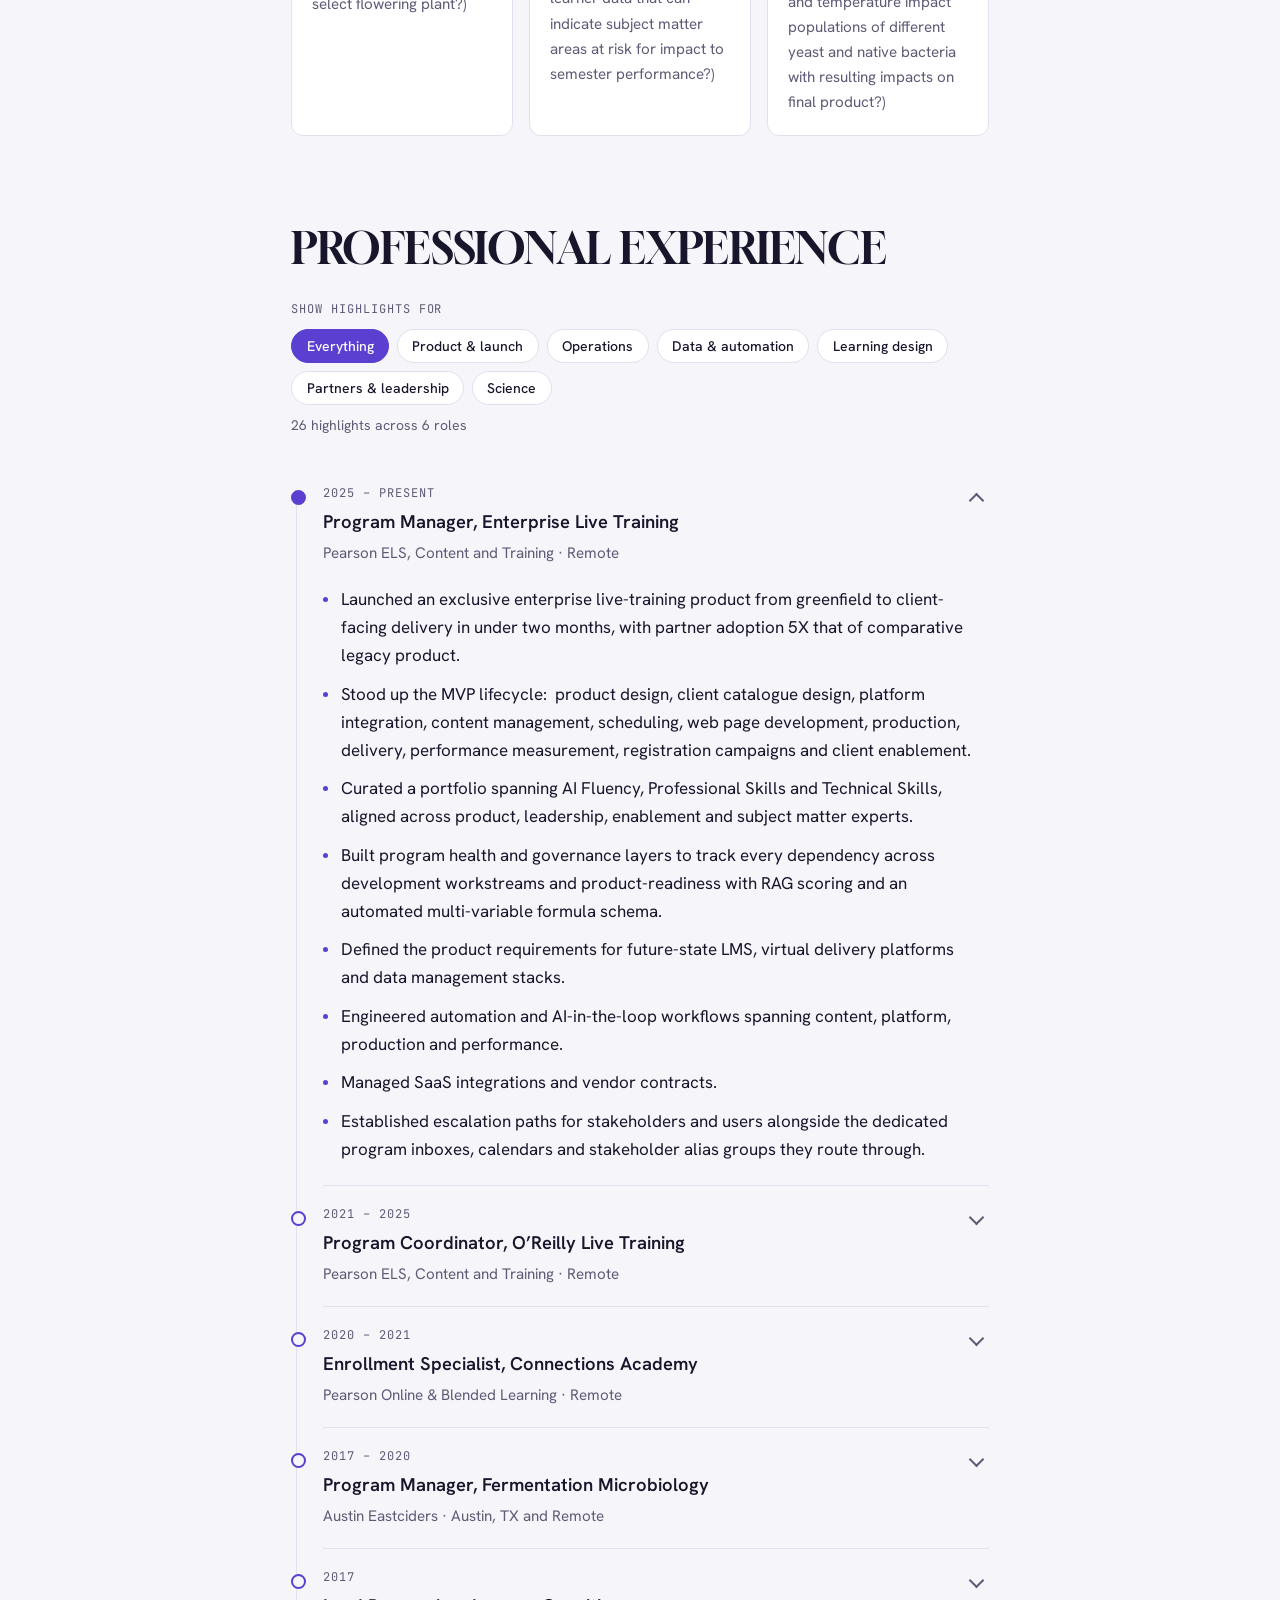
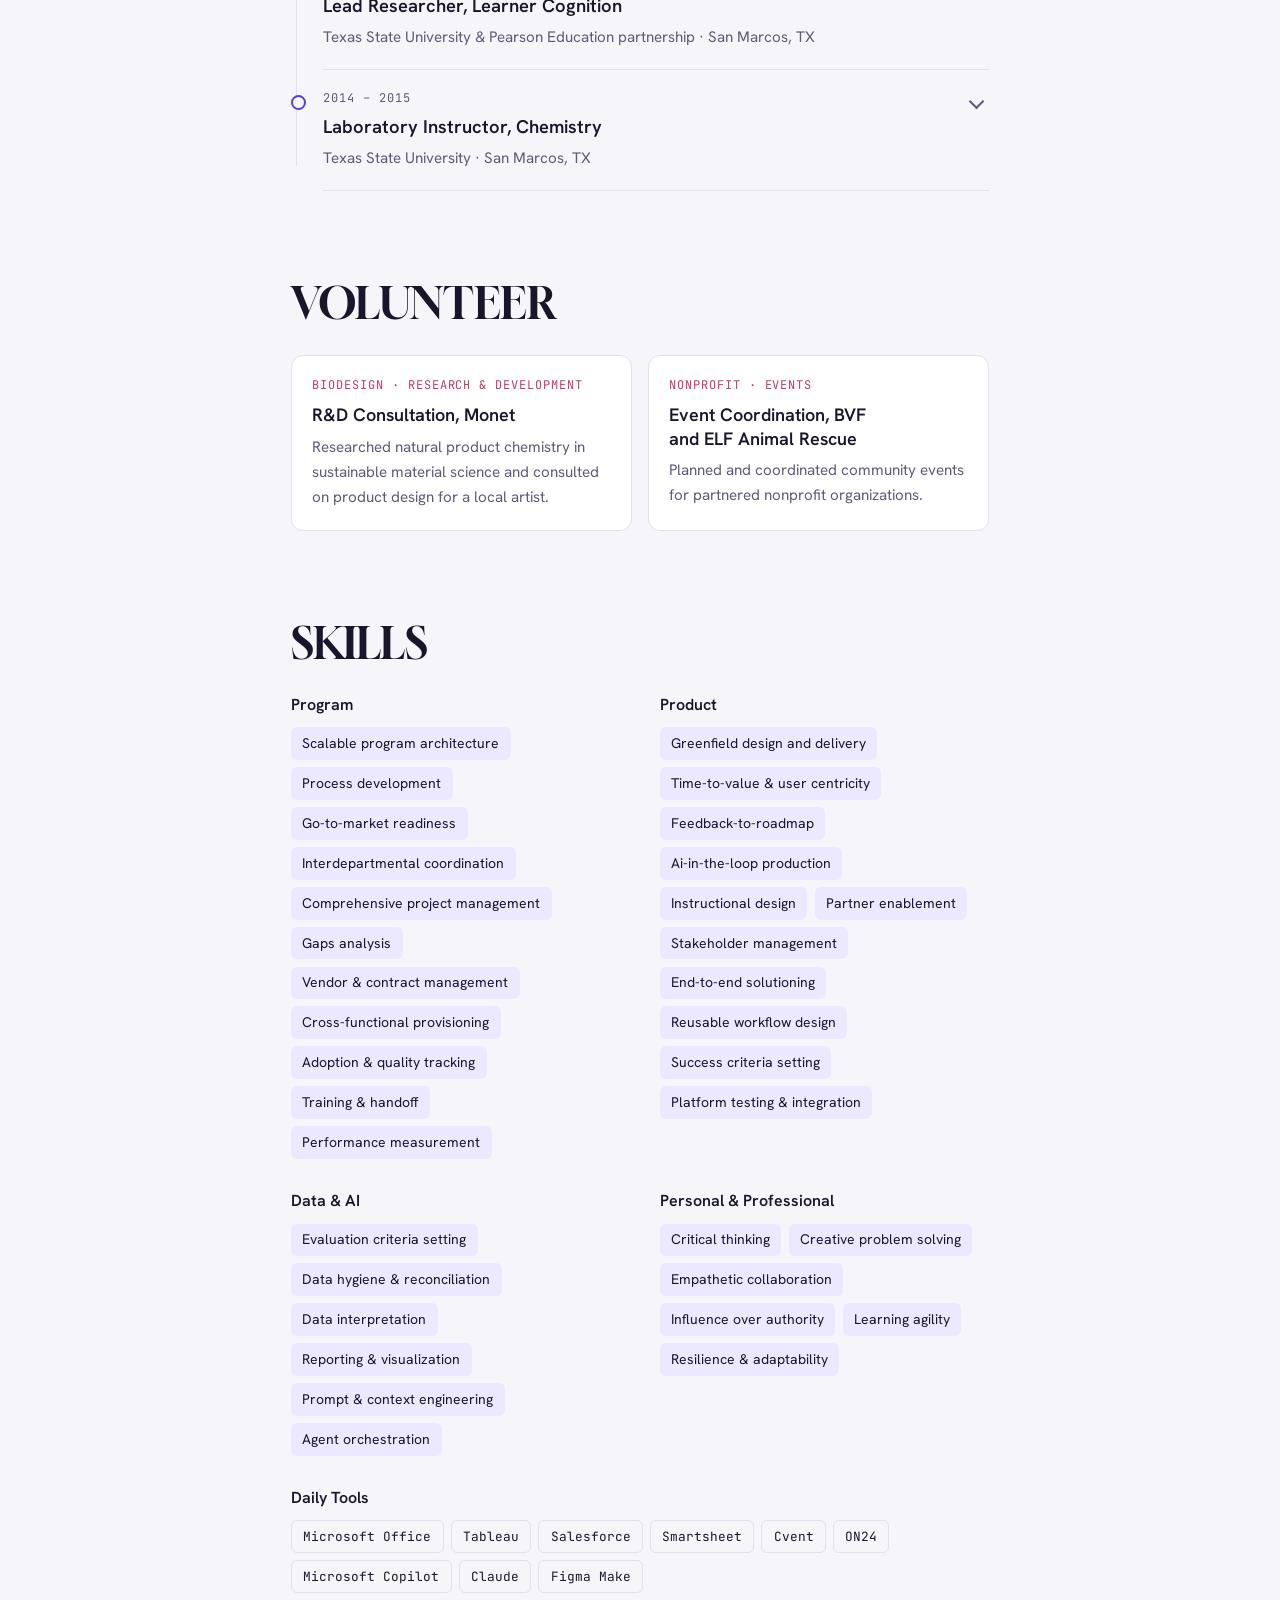
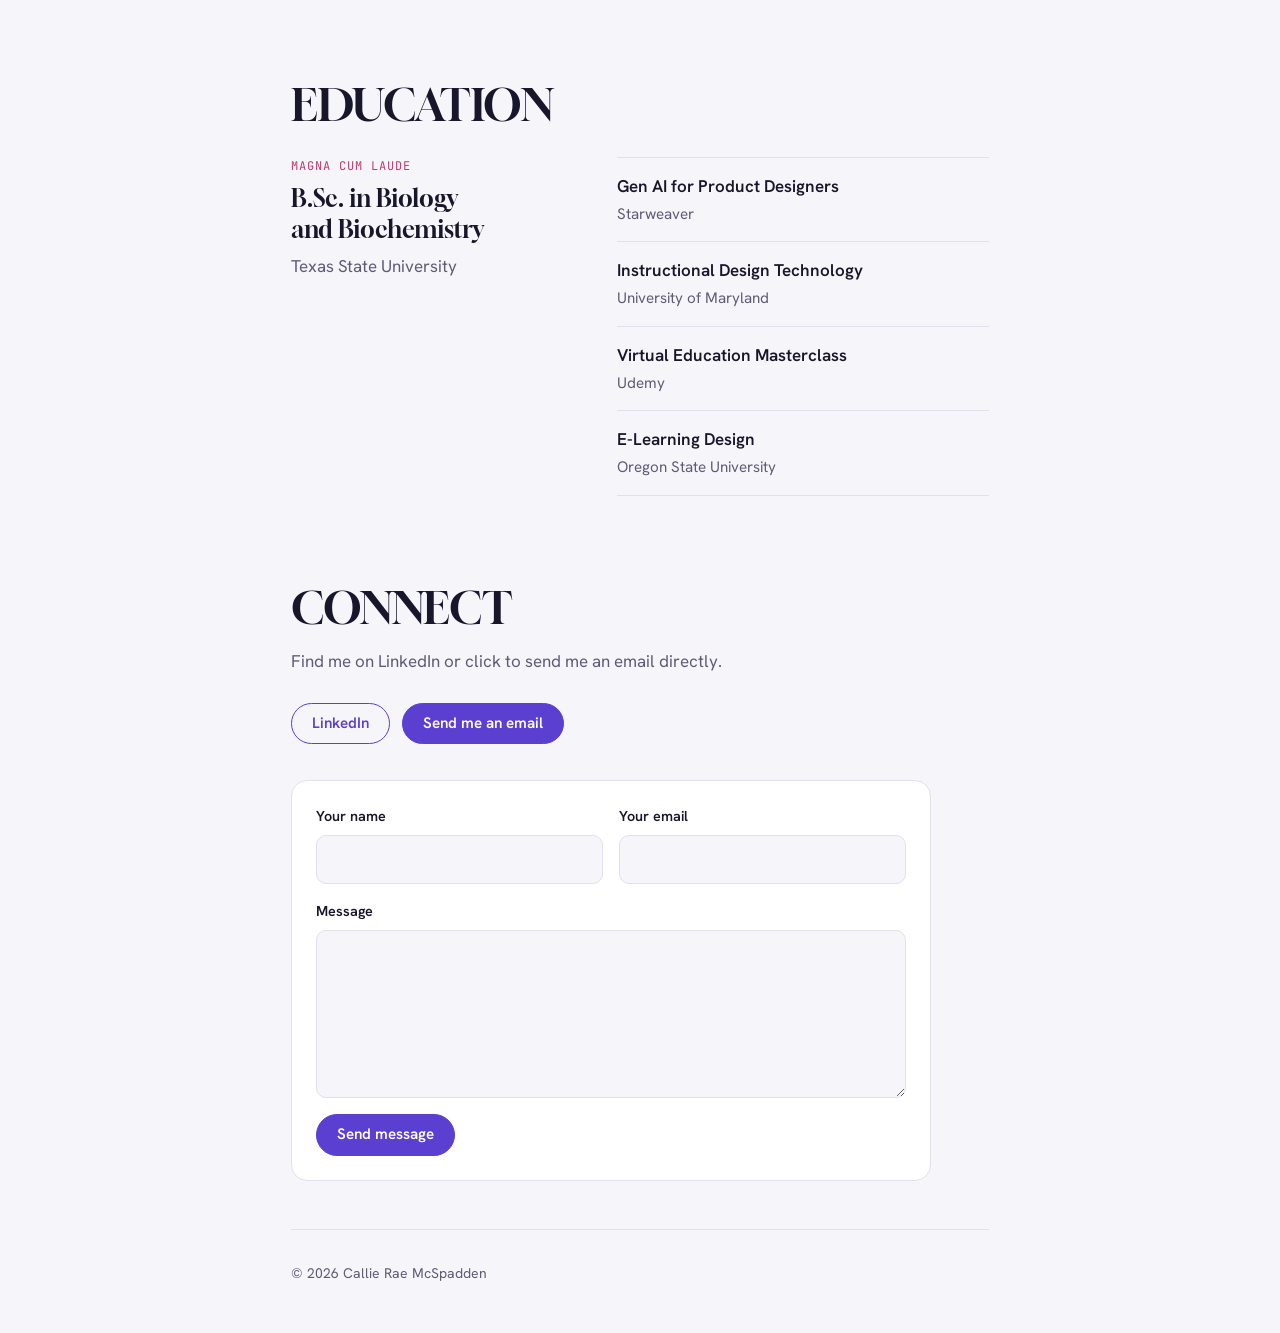
==== commit 40743d2c: "Volunteer Section Update" ====
--- a/index.html
+++ b/index.html
@@ -248,18 +248,13 @@
         <ul class="volunteer">
           <li>
             <p class="meta">Biodesign · Research &amp; development</p>
-            <h3>R&amp;D Consultant, Monet</h3>
+            <h3>R&amp;D Consultation, Monet</h3>
             <p>Researched natural product chemistry in sustainable material science and consulted on product design for a local artist.</p>
           </li>
           <li>
             <p class="meta">Nonprofit · Events</p>
-            <h3>Event Coordinator, BVF</h3>
-            <p>Planned and coordinated events for a nonprofit organization.</p>
-          </li>
-          <li>
-            <p class="meta">Animal welfare · Events</p>
-            <h3>Event Volunteer, ELF Animal Rescue</h3>
-            <p>Regular volunteer at the rescue's community events.</p>
+            <h3>Event Coordination, BVF and ELF Animal Rescue</h3>
+            <p>Planned and coordinated community events for partnered nonprofit organizations.</p>
           </li>
         </ul>
       </section>
@@ -356,4 +351,5 @@
 
 
 
+
 </body></html>
--- a/css/styles.css
+++ b/css/styles.css
@@ -201,6 +201,7 @@
   padding: 1.25rem; background: var(--surface); border: 1px solid var(--line); border-radius: 12px;
 }
 .volunteer li p:not(.meta), .research li p:not(.meta) { color: var(--muted); font-size: .95rem; }
+.volunteer { grid-template-columns: repeat(2, minmax(0, 1fr)); }
 @media (max-width: 720px) { .volunteer, .research { grid-template-columns: minmax(0, 1fr); } }
 
 /* ============ SKILLS ============ */
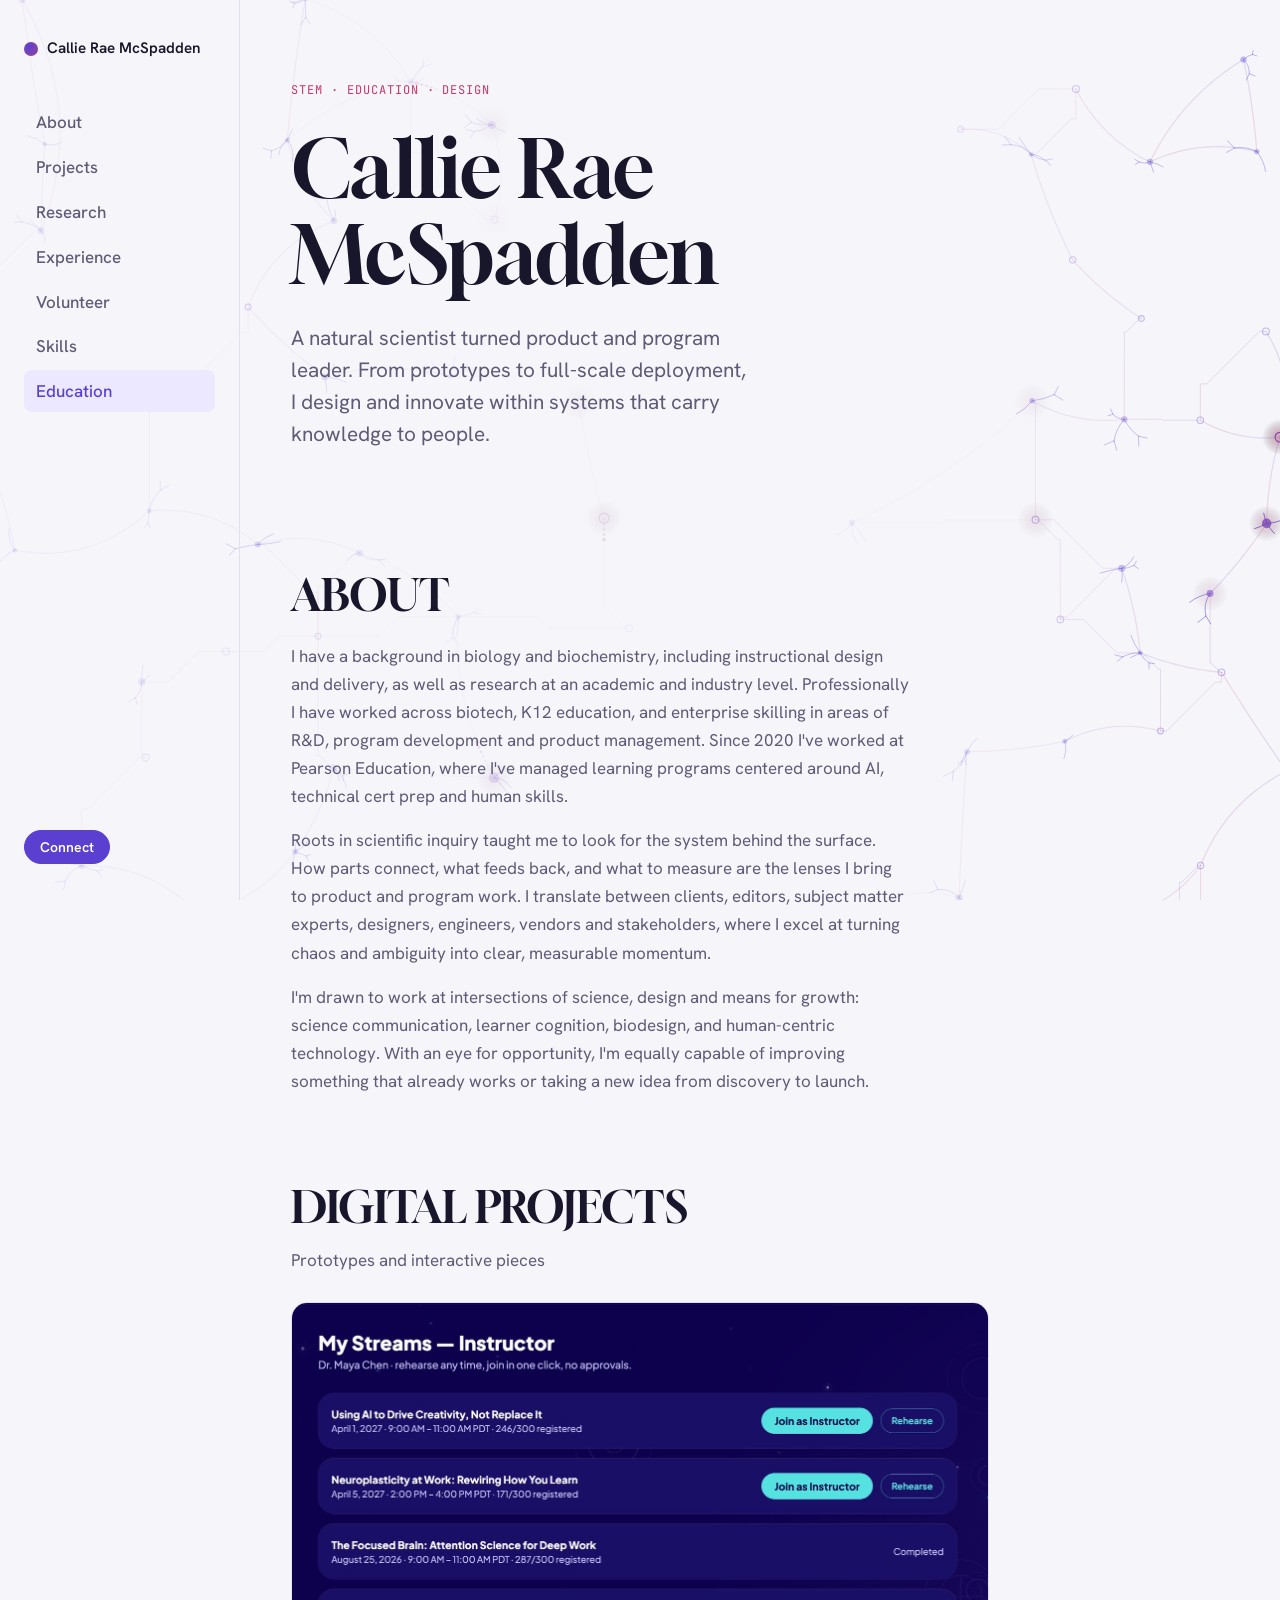
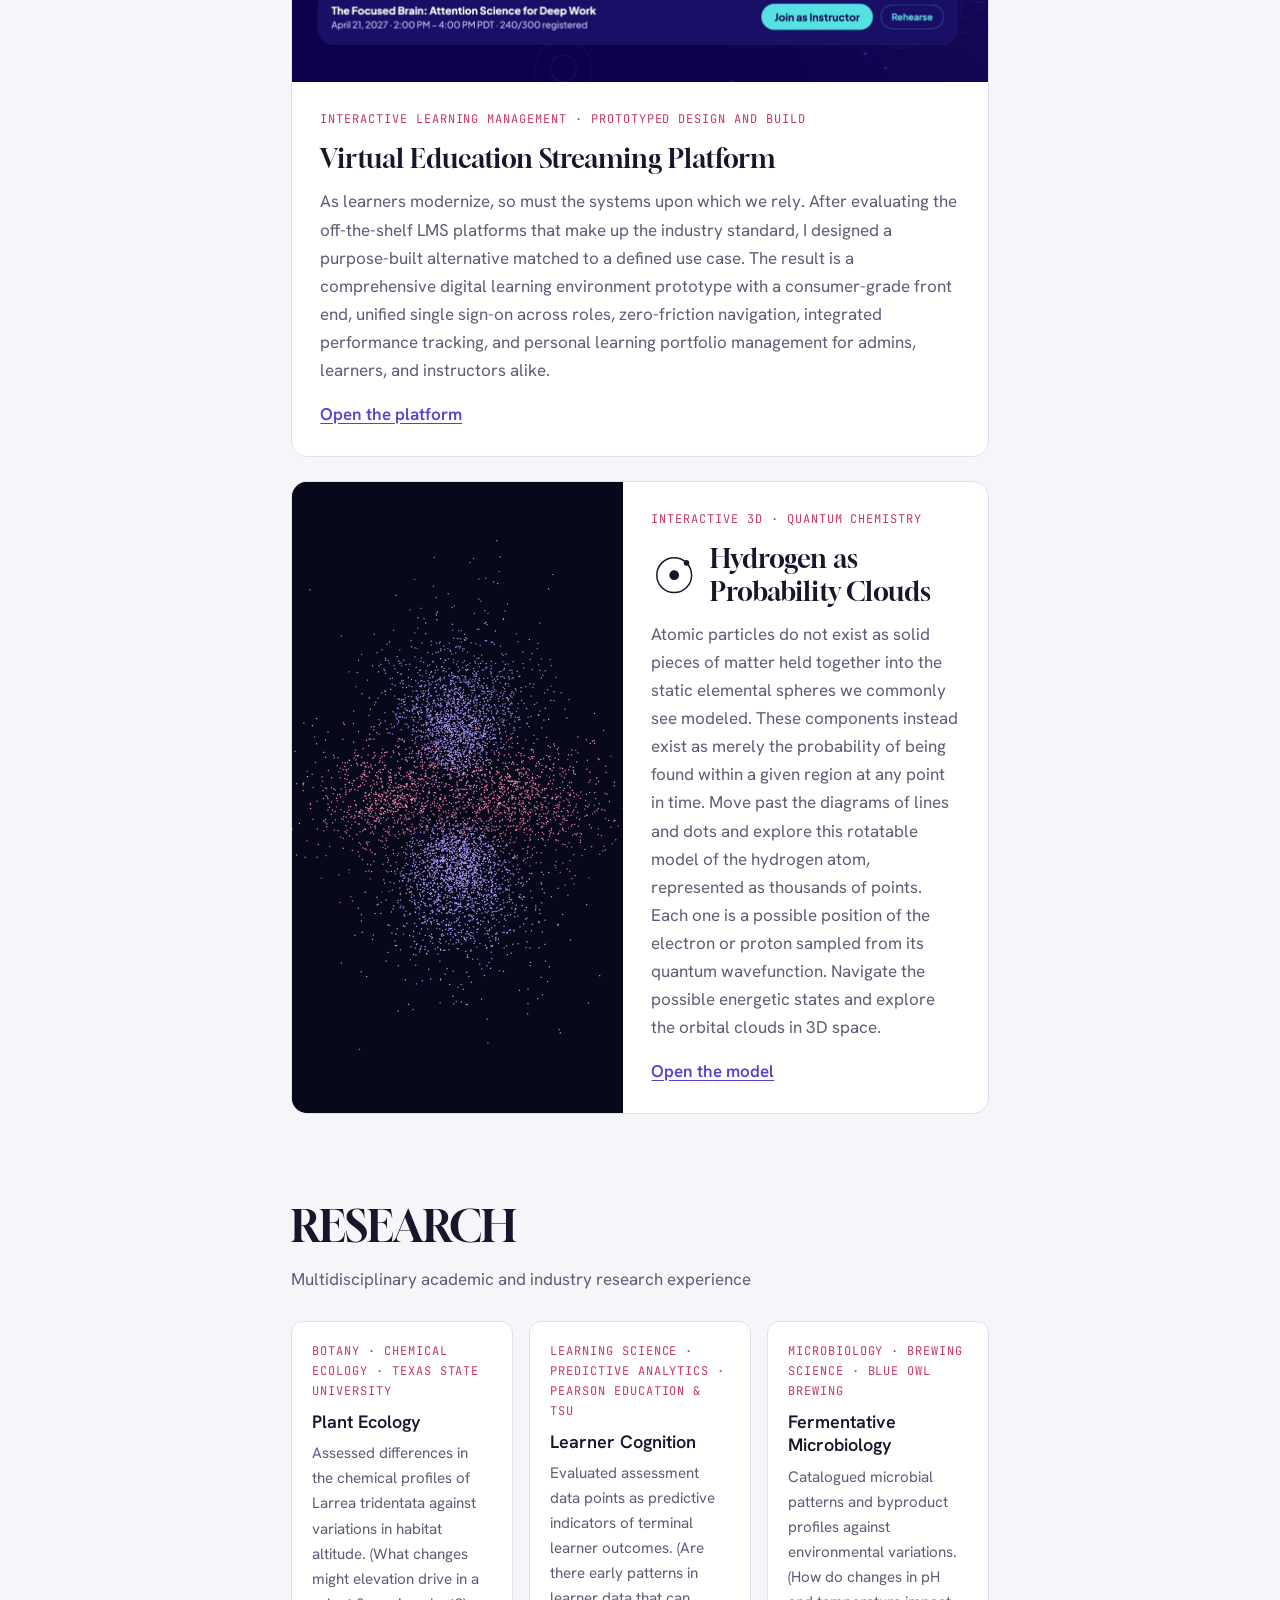
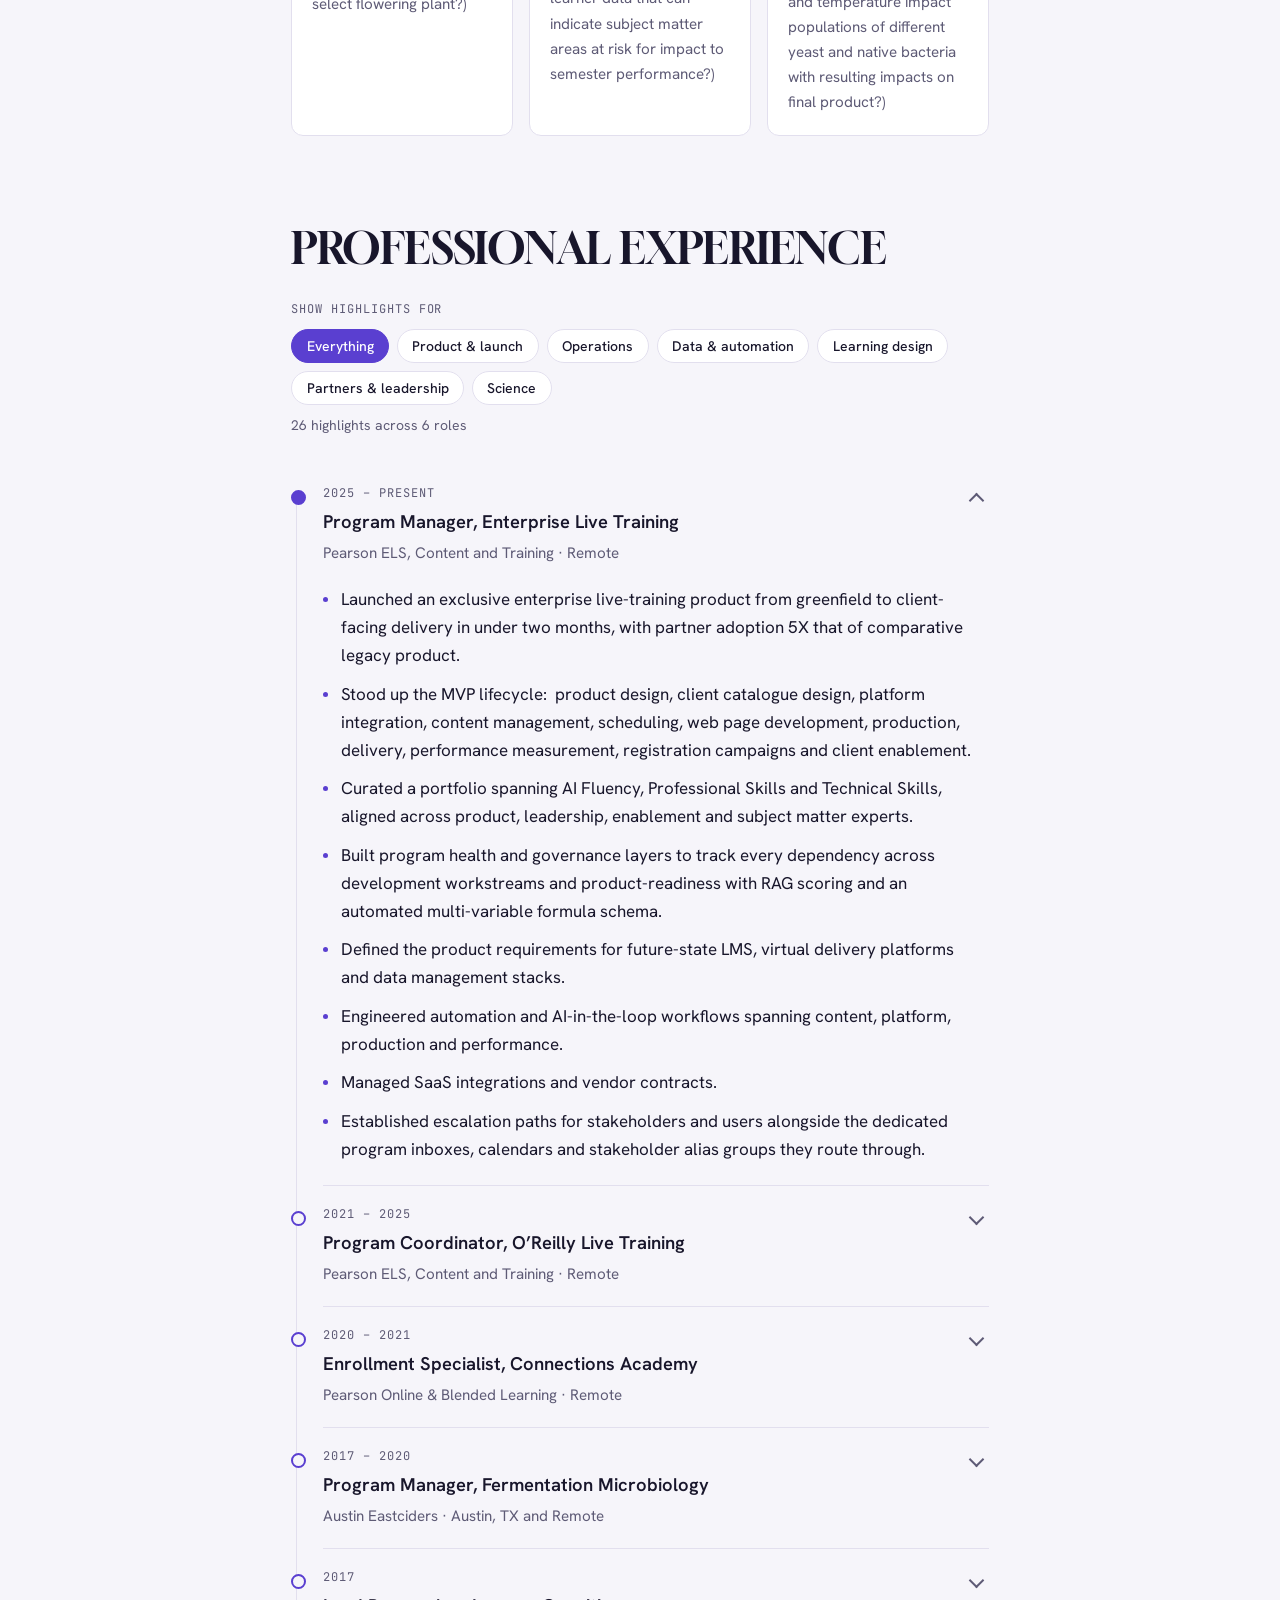
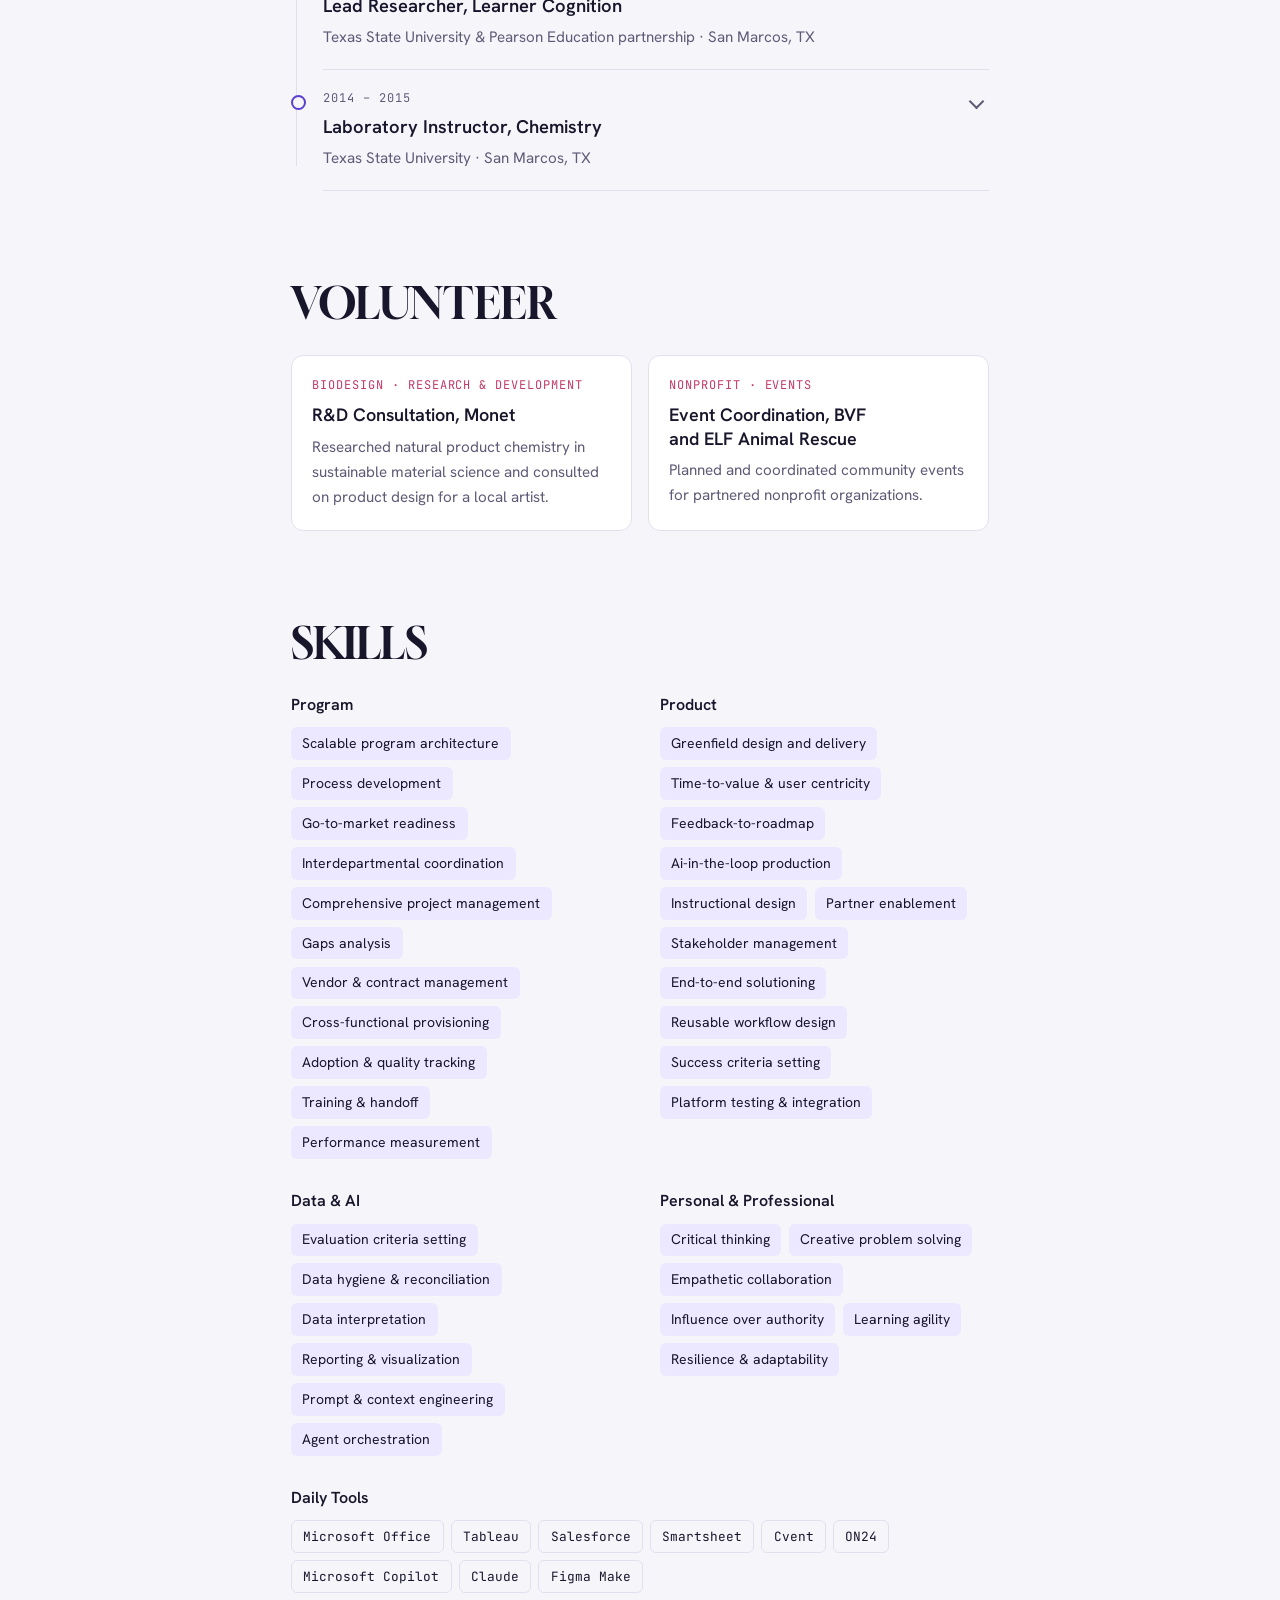
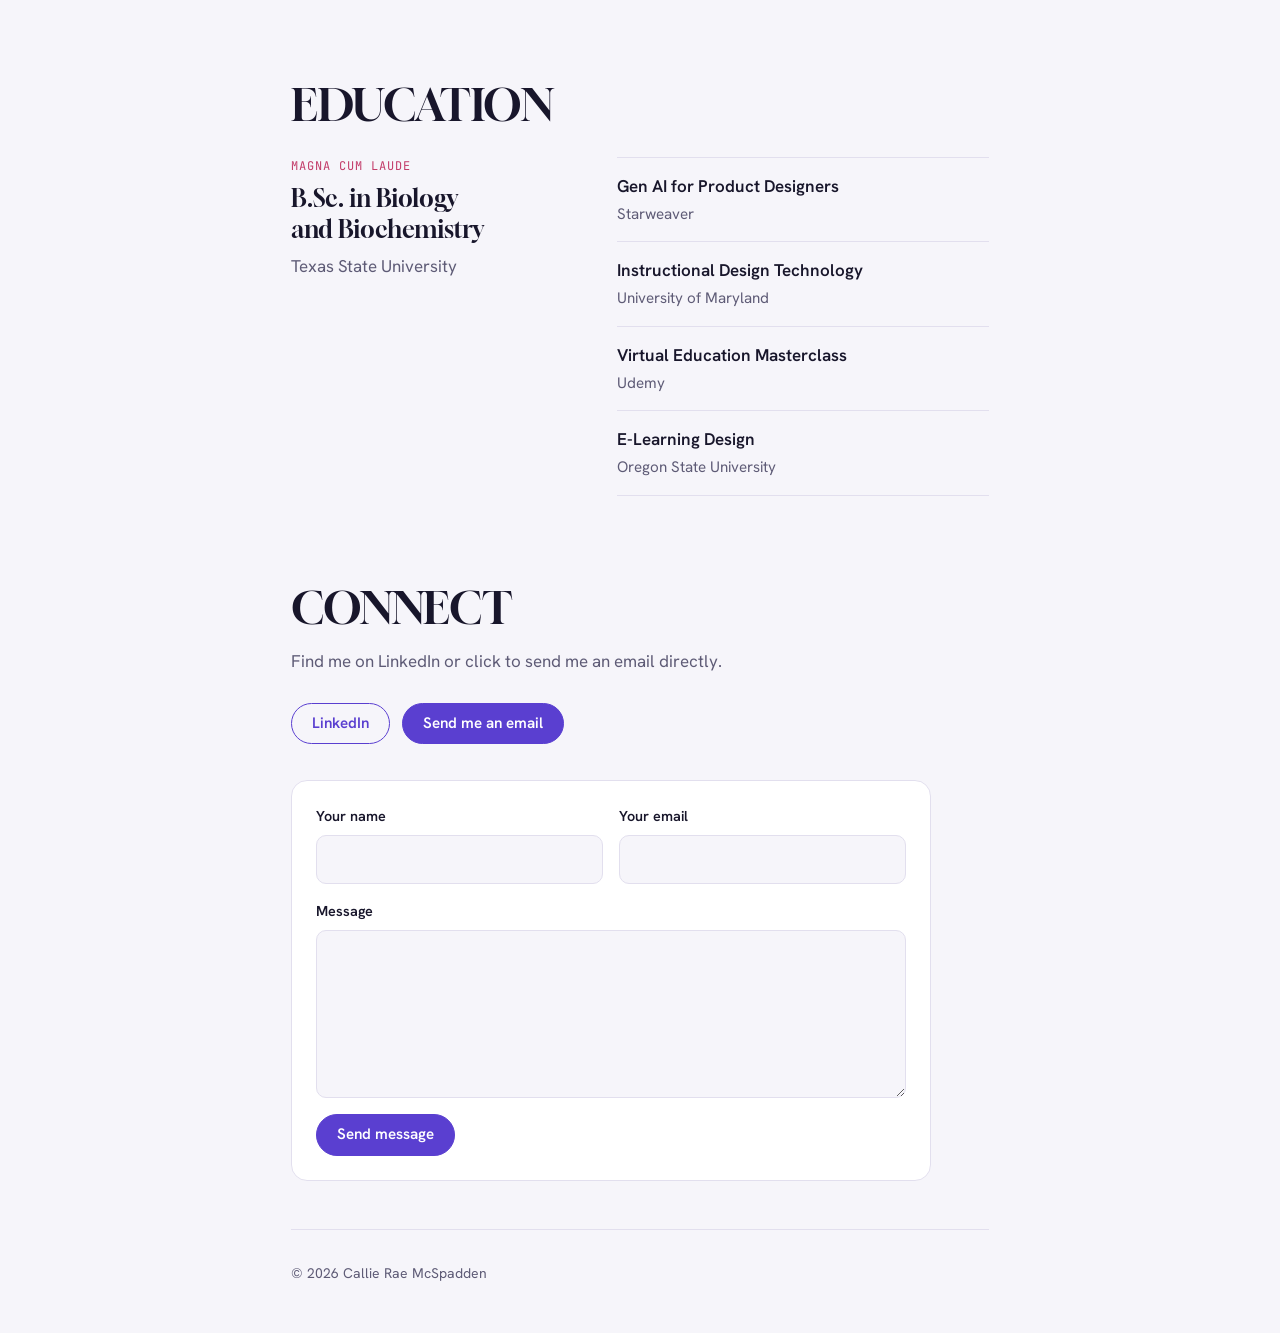
==== commit 0774ec1c: "Background Update" ====
--- a/index.html
+++ b/index.html
@@ -3,7 +3,7 @@
   <meta charset="UTF-8">
   <meta name="viewport" content="width=device-width, initial-scale=1.0">
   <title>Callie Rae McSpadden</title>
-  <meta name="description" content="Callie Rae McSpadden: natural scientist turned product and program leader, designing learning systems where science, design and education meet.">
+  <meta name="description" content="Callie Rae McSpadden: natural scientist turned product and program leader, designing systems and solutions where science, design and education meet.">
   <link rel="preconnect" href="https://fonts.googleapis.com">
   <link rel="preconnect" href="https://fonts.gstatic.com" crossorigin="">
   <link rel="stylesheet" href="https://fonts.googleapis.com/css2?family=Gloock&amp;family=Hanken+Grotesk:wght@400;500;600;700&amp;family=JetBrains+Mono:wght@400;500&amp;display=swap">
@@ -343,6 +343,7 @@
   </div>
 
   <script src="js/main.js"></script>
+  <script src="js/neural.js"></script>
 
 
 
--- a/css/styles.css
+++ b/css/styles.css
@@ -288,3 +288,24 @@
   * { animation-duration: .01ms !important; transition-duration: .01ms !important; }
   html { scroll-behavior: auto; }
 }
+/* ============ NEURAL BACKGROUND + CURRENT SCROLL ============ */
+.neural-bg { position: fixed; inset: 0; z-index: 0; pointer-events: none; }
+.shell { position: relative; z-index: 1; }
+
+/* scroll bar: a thin current-coloured thumb */
+html { scrollbar-width: thin; scrollbar-color: color-mix(in srgb, var(--violet) 75%, transparent) transparent; }
+::-webkit-scrollbar { width: 10px; }
+::-webkit-scrollbar-track { background: transparent; }
+::-webkit-scrollbar-thumb { background: linear-gradient(180deg, var(--violet), var(--safranin)); border-radius: 999px; border: 3px solid var(--bg); }
+
+/* the "axon": navigation edge fills with current as you read */
+.rail::after {
+  content: ""; position: absolute; top: 0; right: -1px; width: 2px;
+  height: calc(var(--scroll-progress, 0) * 100%);
+  background: linear-gradient(180deg, var(--violet), var(--safranin));
+  box-shadow: 0 0 10px color-mix(in srgb, var(--safranin) 70%, transparent);
+  border-radius: 2px; pointer-events: none;
+}
+@media (max-width: 900px) {
+  .rail::after { top: auto; bottom: -1px; right: auto; left: 0; height: 2px; width: calc(var(--scroll-progress, 0) * 100%); }
+}
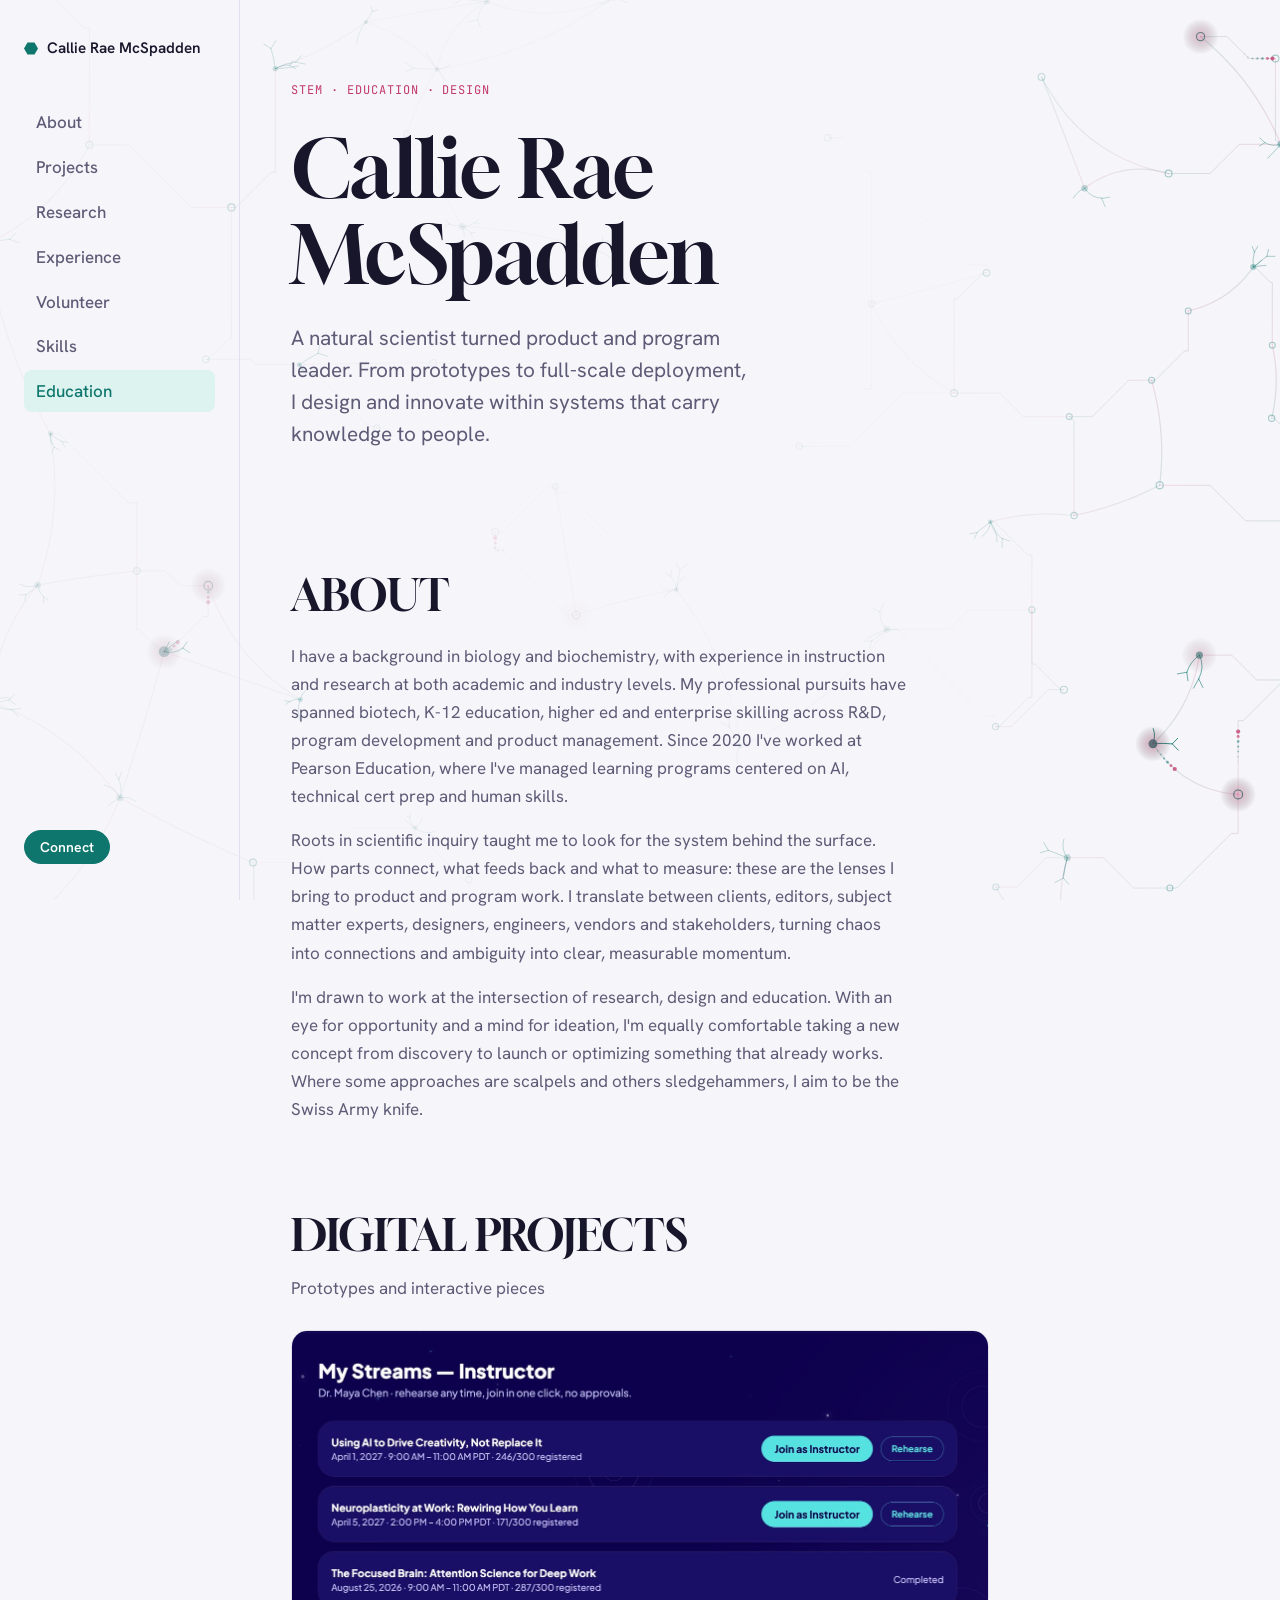
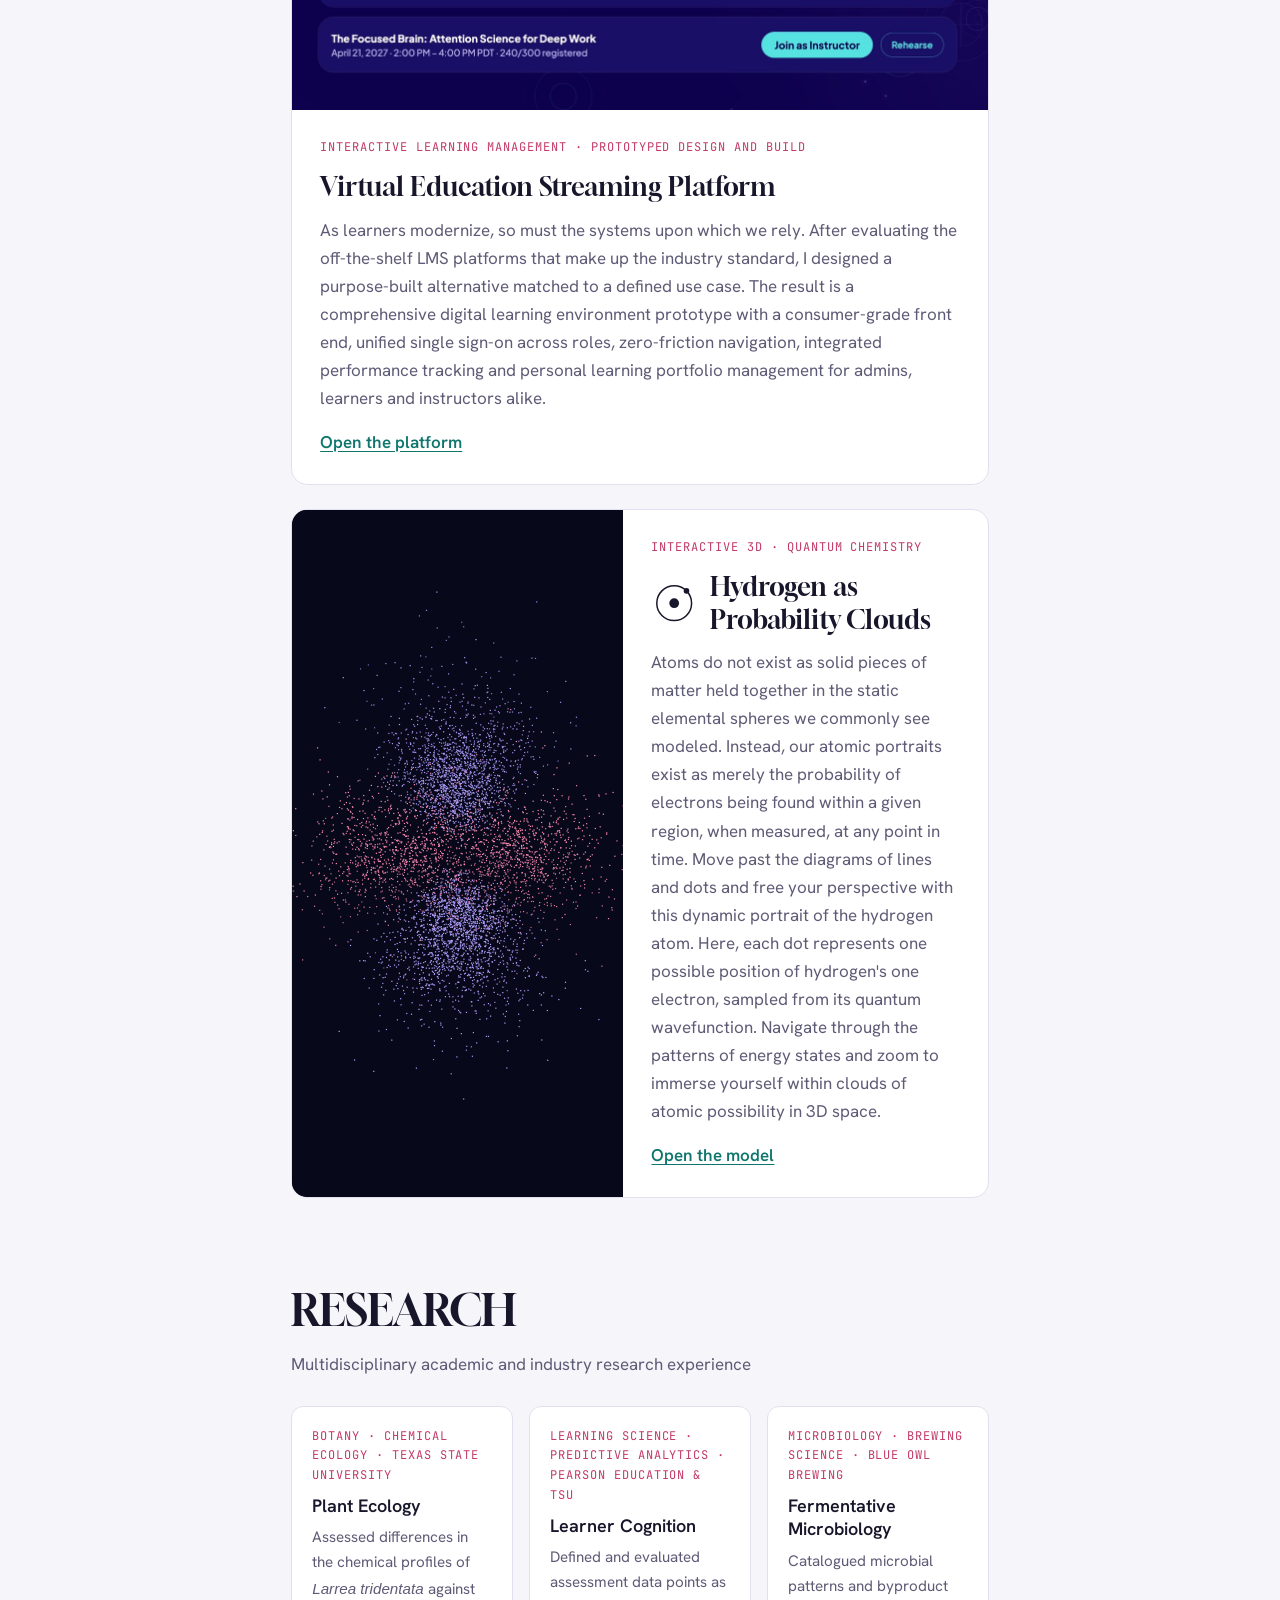
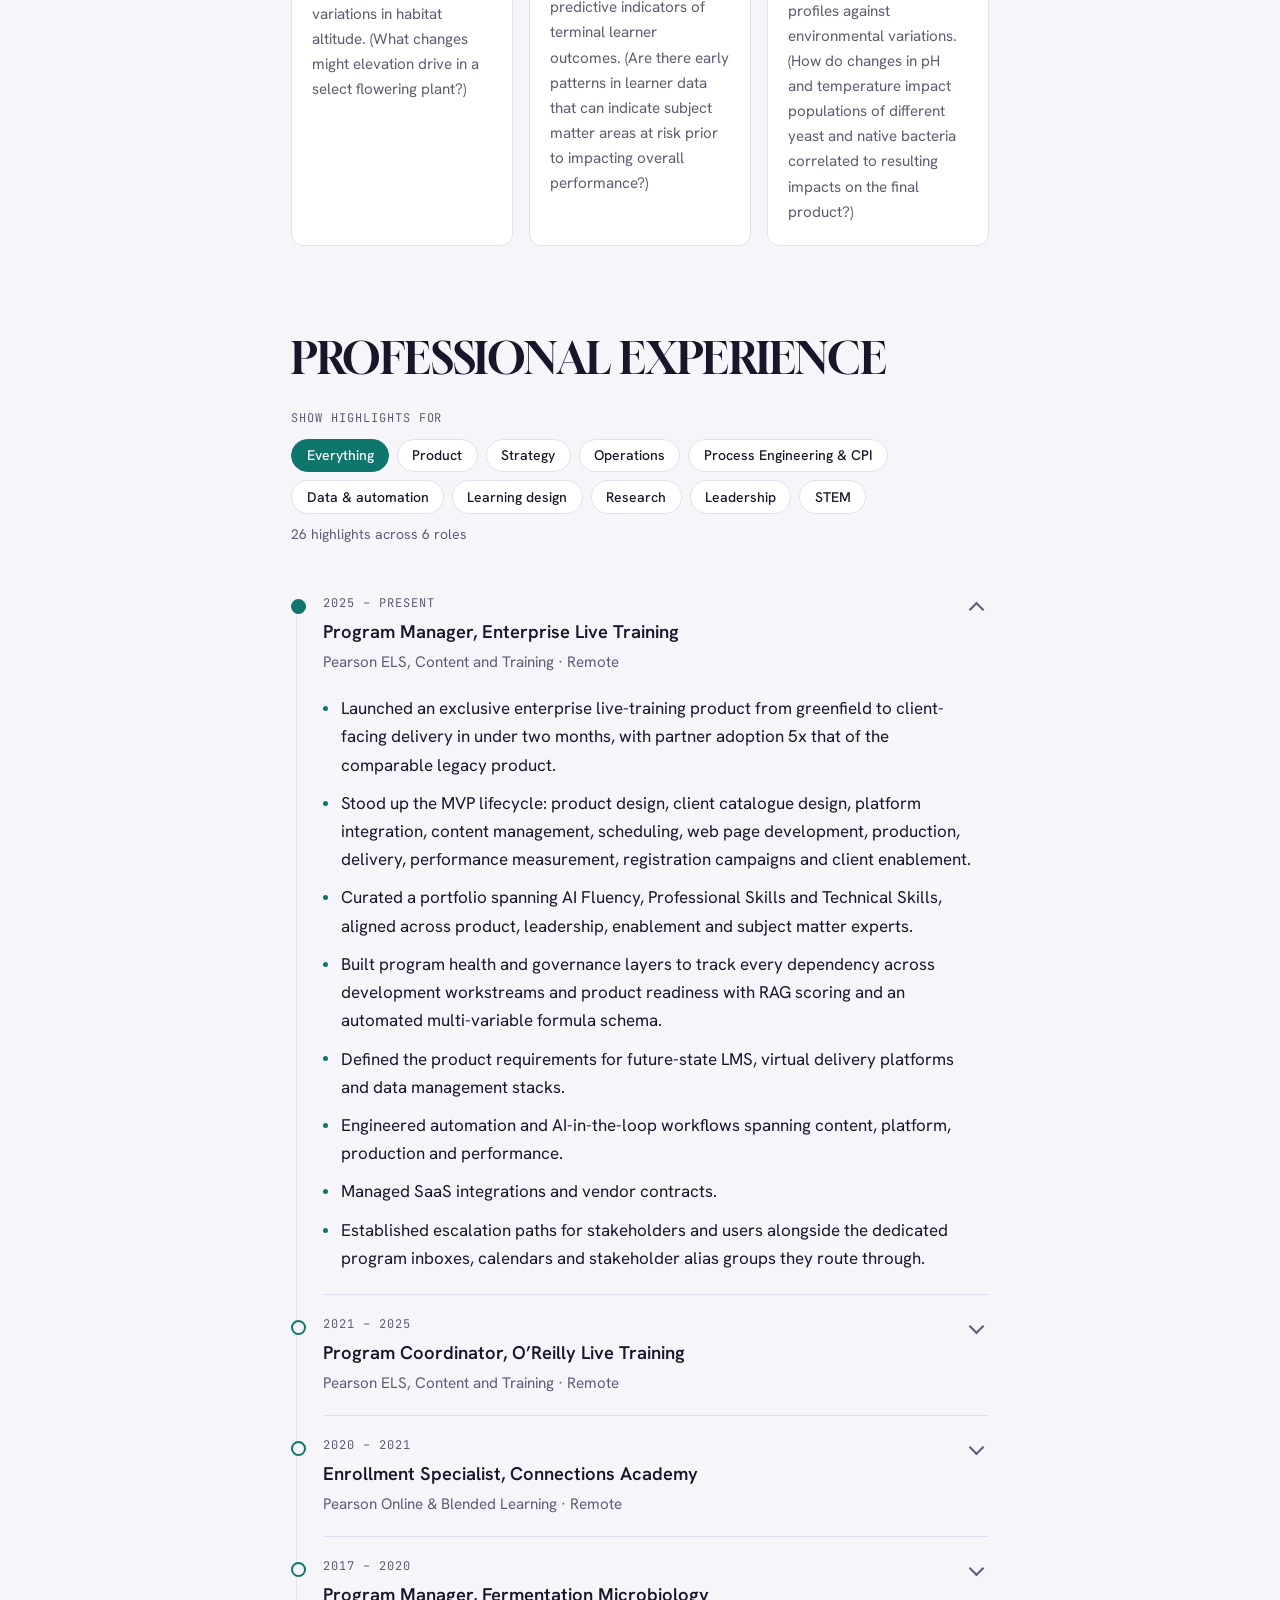
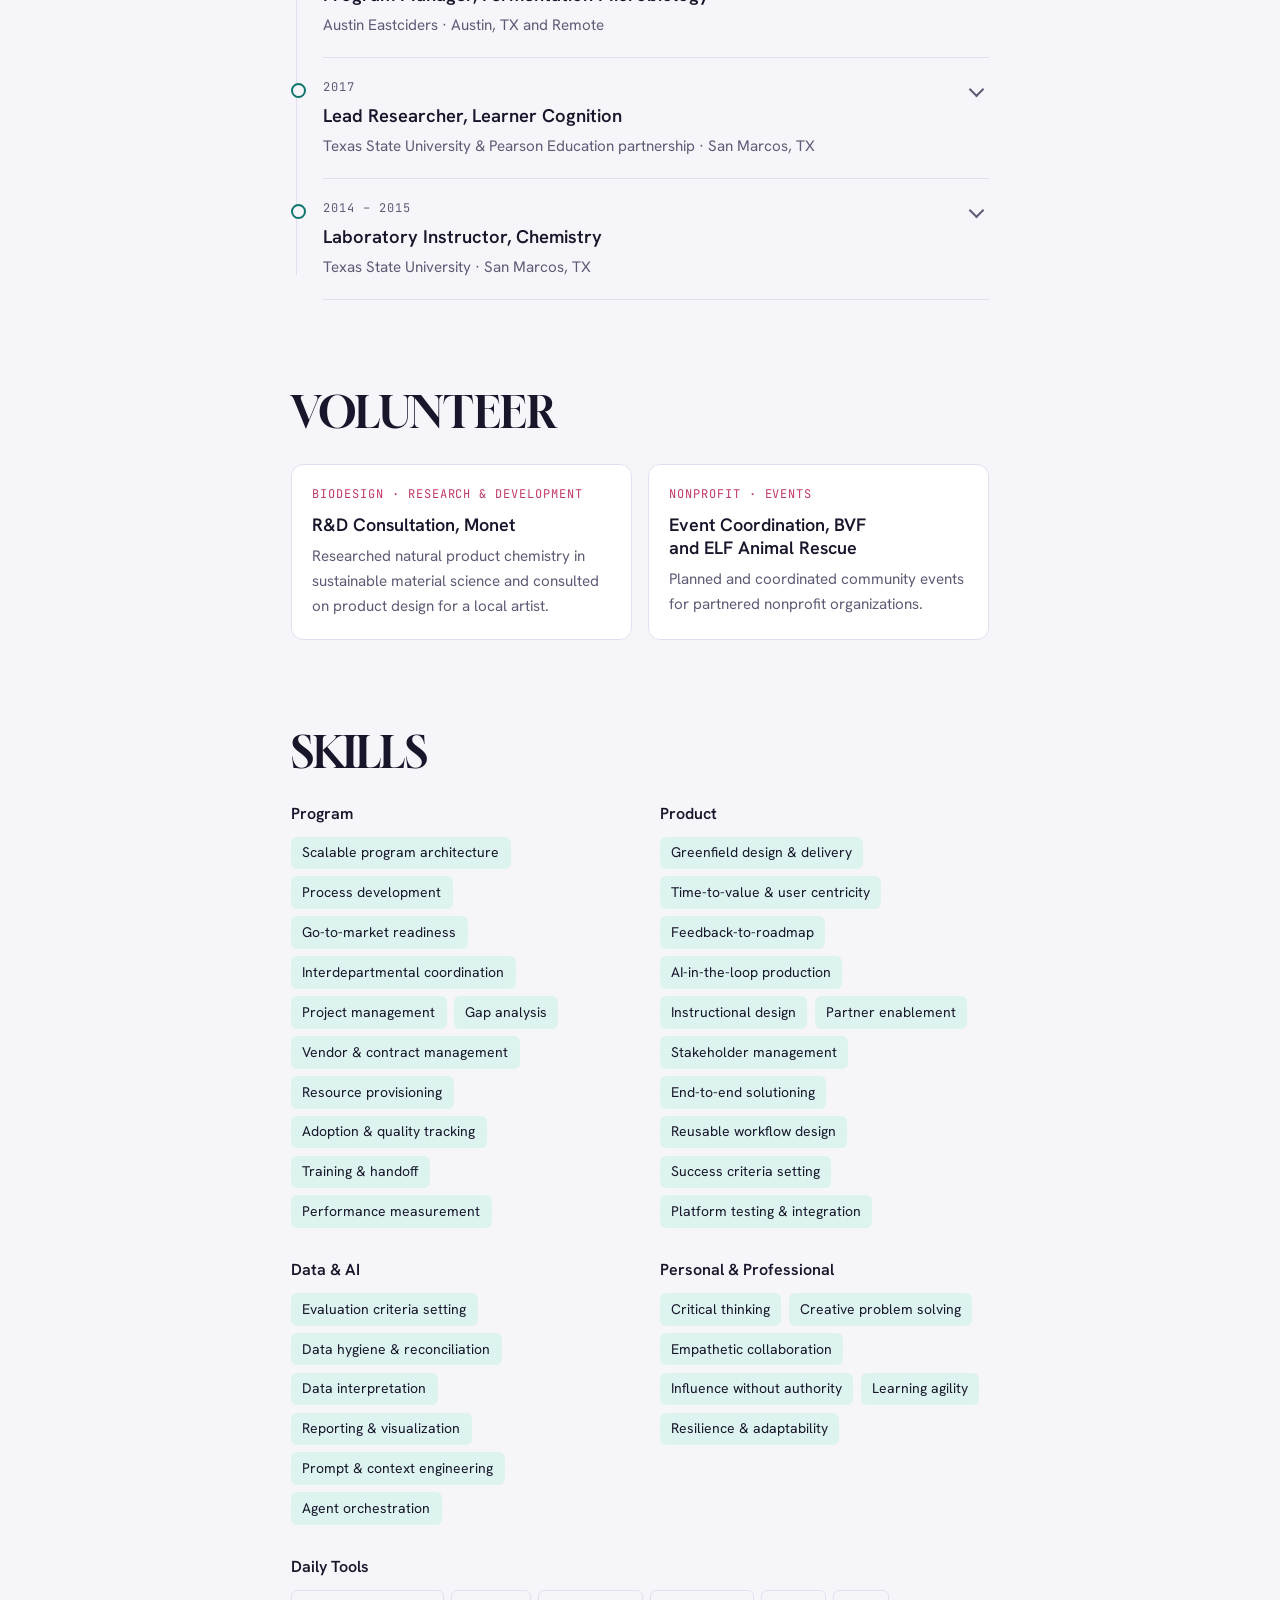
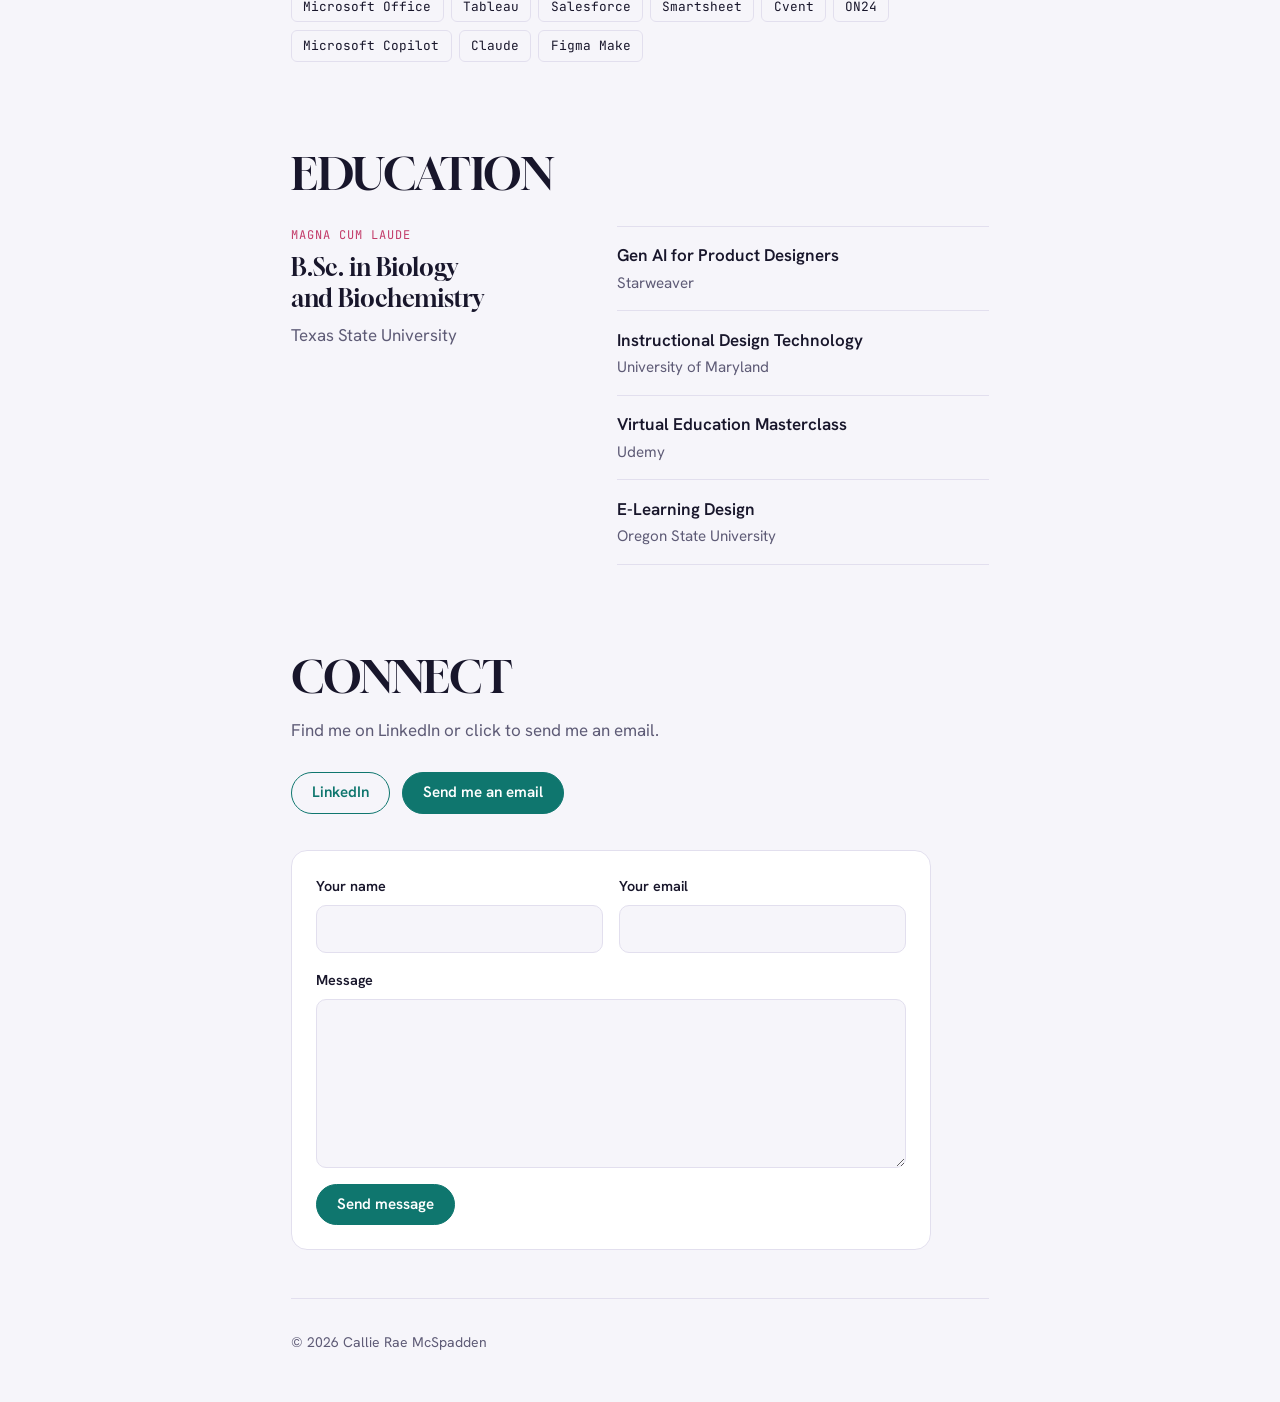
==== commit 6da5d9ce: "full update" ====
--- a/index.html
+++ b/index.html
@@ -50,13 +50,12 @@
         <h2 id="about-h">ABOUT</h2>
         <div class="prose">
           <p>
-            I have a background in biology and biochemistry, including instructional design and delivery, as well as research at an academic and industry level. Professionally I have worked across biotech, K12 education, and enterprise skilling in areas of R&amp;D, program development and product management. Since 2020 I've worked at Pearson Education, where I've managed learning programs centered around AI, technical cert prep and human skills.
+            I have a background in biology and biochemistry, with experience in instruction and research at both academic and industry levels. My professional pursuits have spanned biotech, K-12 education, higher ed and enterprise skilling across R&amp;D, program development and product management. Since 2020 I've worked at Pearson Education, where I've managed learning programs centered on AI, technical cert prep and human skills.
           </p>
-          <p>Roots in scientific inquiry taught me to look for the system behind the surface. How parts connect, what feeds back, and what to measure are the lenses I bring to product and program work. I translate between clients, editors, subject matter experts, designers, engineers, vendors and stakeholders, where I excel at turning chaos and ambiguity into clear, measurable momentum.
+          <p>Roots in scientific inquiry taught me to look for the system behind the surface. How parts connect, what feeds back and what to measure: these are the lenses I bring to product and program work. I translate between clients, editors, subject matter experts, designers, engineers, vendors and stakeholders, turning chaos into connections and ambiguity into clear, measurable momentum.
           </p>
           <p>
-            I'm drawn to work at intersections of science, design and means for growth: science communication, learner cognition, biodesign, and human-centric technology. With an eye for opportunity, I'm equally capable of improving something that already works or taking a new idea from discovery to launch.
-          </p>
+            I'm drawn to work at the intersection of research, design and education. With an eye for opportunity and a mind for ideation, I'm equally comfortable taking a new concept from discovery to launch or optimizing something that already works. Where some approaches are scalpels and others sledgehammers, I aim to be the Swiss Army knife.</p>
         </div>
       </section>
 
@@ -76,7 +75,7 @@
               As learners modernize, so must the systems upon which we rely. After evaluating the off-the-shelf LMS
               platforms that make up the industry standard, I designed a purpose-built alternative matched to a defined use case. The result is a comprehensive digital learning
               environment prototype with a consumer-grade front end, unified single sign-on across roles, zero-friction navigation,
-              integrated performance tracking, and personal learning portfolio management for admins, learners, and instructors alike.&nbsp;</p>
+              integrated performance tracking and personal learning portfolio management for admins, learners and instructors alike.</p>
             <p class="links">
               <a href="https://live-training-rust.vercel.app/">Open the platform</a>
             </p>
@@ -97,8 +96,7 @@
               </svg>
               <h3>Hydrogen as Probability Clouds</h3>
             </div>
-            <p>Atomic particles do not exist as solid pieces of matter held together into the static elemental spheres we commonly see modeled. These components instead exist as merely the probability of being found within a given region at any point in time. Move past the diagrams of lines and dots and explore this rotatable model of the hydrogen atom,&nbsp; represented as thousands of points. Each one is a possible position of the
-              electron or proton sampled from its quantum wavefunction. Navigate the possible energetic states and explore the orbital clouds in 3D space.</p>
+            <p>Atoms do not exist as solid pieces of matter held together in the static elemental spheres we commonly see modeled. Instead, our atomic portraits exist as merely the probability of electrons being found within a given region, when measured, at any point in time. Move past the diagrams of lines and dots and free your perspective with this dynamic portrait of the hydrogen atom. Here, each dot represents one possible position of hydrogen's one electron, sampled from its quantum wavefunction. Navigate through the patterns of energy states and zoom to immerse yourself within clouds of atomic possibility in 3D space.</p>
             <p class="links">
               <a href="https://calliemcspadden.github.io/ScienceCommunication/hydrogen-atom/">Open the model</a>
             </p>
@@ -114,17 +112,17 @@
           <li>
             <p class="meta">Botany · Chemical ecology · Texas State University</p>
             <h3>Plant Ecology</h3>
-            <p>Assessed differences in the chemical profiles of Larrea tridentata against variations in habitat altitude. (What changes might elevation drive in a select flowering plant?)</p>
+            <p>Assessed differences in the chemical profiles of <em>Larrea tridentata</em> against variations in habitat altitude. (What changes might elevation drive in a select flowering plant?)</p>
           </li>
           <li>
             <p class="meta">Learning science · Predictive analytics · Pearson Education &amp; TSU</p>
             <h3>Learner Cognition</h3>
-            <p>Evaluated assessment data points as predictive indicators of terminal learner outcomes. (Are there early patterns in learner data that can indicate subject matter areas at risk for impact to semester performance?)</p>
+            <p>Defined and evaluated assessment data points as predictive indicators of terminal learner outcomes. (Are there early patterns in learner data that can indicate subject matter areas at risk prior to impacting overall performance?)</p>
           </li>
           <li>
             <p class="meta">Microbiology · Brewing science · Blue Owl Brewing</p>
             <h3>Fermentative Microbiology</h3>
-            <p>Catalogued microbial patterns and byproduct profiles against environmental variations. (How do changes in pH and temperature impact populations of different yeast and native bacteria with resulting impacts on final product?)</p>
+            <p>Catalogued microbial patterns and byproduct profiles against environmental variations. (How do changes in pH and temperature impact populations of different yeast and native bacteria correlated to resulting impacts on the final product?)</p>
           </li>
         </ul>
       </section>
@@ -136,18 +134,21 @@
           <p class="filter-label" id="filter-label">Show highlights for</p>
           <div class="chips" role="group" aria-labelledby="filter-label">
             <button class="chip" data-filter="all" aria-pressed="true">Everything</button>
-            <button class="chip" data-filter="product" aria-pressed="false">Product &amp; launch</button>
+            <button class="chip" data-filter="product" aria-pressed="false">Product</button>
+            <button class="chip" data-filter="strategy" aria-pressed="false">Strategy</button>
             <button class="chip" data-filter="ops" aria-pressed="false">Operations</button>
+            <button class="chip" data-filter="cpi" aria-pressed="false">Process Engineering &amp; CPI</button>
             <button class="chip" data-filter="data" aria-pressed="false">Data &amp; automation</button>
             <button class="chip" data-filter="learn" aria-pressed="false">Learning design</button>
-            <button class="chip" data-filter="lead" aria-pressed="false">Partners &amp; leadership</button>
-            <button class="chip" data-filter="sci" aria-pressed="false">Science</button>
+            <button class="chip" data-filter="research" aria-pressed="false">Research</button>
+            <button class="chip" data-filter="lead" aria-pressed="false">Leadership</button>
+            <button class="chip" data-filter="stem" aria-pressed="false">STEM</button>
           </div>
           <p class="filter-count" id="filter-count" aria-live="polite"></p>
         </div>
 
         <ol class="timeline">
-          <li>
+          <li class="is-current">
             <details class="role" open="">
               <summary>
                 <span class="role-dates">2025 – Present</span>
@@ -155,14 +156,14 @@
                 <span class="role-org">Pearson ELS, Content and Training · Remote</span>
               </summary>
               <ul class="bullets">
-                <li data-tags="product lead ops">Launched an exclusive enterprise live-training product from greenfield to client-facing delivery in under two months, with partner adoption 5X that of comparative legacy product.&nbsp;</li>
-                <li data-tags="product ops learn">Stood up the MVP lifecycle:&nbsp; product design, client catalogue design, platform integration, content management, scheduling, web page development, production, delivery, performance measurement, registration campaigns and client enablement.&nbsp;</li>
-                <li data-tags="learn lead product">Curated a portfolio spanning AI Fluency, Professional Skills and Technical Skills, aligned across product, leadership, enablement and subject matter experts.</li>
-                <li data-tags="data ops">Built program health and governance layers to track every dependency across development workstreams and product-readiness with RAG scoring and an automated multi-variable formula schema.</li>
-                <li data-tags="ops">Defined the product requirements for future-state LMS, virtual delivery platforms and data management stacks.</li>
-                <li data-tags="data product">Engineered automation and AI-in-the-loop workflows spanning content, platform, production and performance.</li>
+                <li data-tags="product lead ops strategy">Launched an exclusive enterprise live-training product from greenfield to client-facing delivery in under two months, with partner adoption 5x that of the comparable legacy product.&nbsp;</li>
+                <li data-tags="product ops learn cpi">Stood up the MVP lifecycle: product design, client catalogue design, platform integration, content management, scheduling, web page development, production, delivery, performance measurement, registration campaigns and client enablement.&nbsp;</li>
+                <li data-tags="learn lead product strategy research stem">Curated a portfolio spanning AI Fluency, Professional Skills and Technical Skills, aligned across product, leadership, enablement and subject matter experts.</li>
+                <li data-tags="data ops cpi">Built program health and governance layers to track every dependency across development workstreams and product readiness with RAG scoring and an automated multi-variable formula schema.</li>
+                <li data-tags="product strategy ops research">Defined the product requirements for future-state LMS, virtual delivery platforms and data management stacks.</li>
+                <li data-tags="data product cpi">Engineered automation and AI-in-the-loop workflows spanning content, platform, production and performance.</li>
                 <li data-tags="lead ops">Managed SaaS integrations and vendor contracts.</li>
-                <li data-tags="product data">Established escalation paths for stakeholders and users alongside the dedicated program inboxes, calendars and stakeholder alias groups they route through.</li>
+                <li data-tags="ops cpi">Established escalation paths for stakeholders and users alongside the dedicated program inboxes, calendars and stakeholder alias groups they route through.</li>
               </ul>
             </details>
           </li>
@@ -174,10 +175,10 @@
                 <span class="role-org">Pearson ELS, Content and Training · Remote</span>
               </summary>
               <ul class="bullets">
-                <li data-tags="learn data">Oversaw delivery and analysis of 4,500+ live instances of technical skills training and certification prep across five years of the O’Reilly Media partnership.</li>
-                <li data-tags="ops lead">Managed a catalog of 400+ titles and 180 subject matter experts for Pearson’s live training program, as liaison across departments, vendors and third-party partners.</li>
-                <li data-tags="data">Owned data inputs and reporting requirements for program analytics, directly assessing trends that guided portfolio strategy and data-structure changes for wider program insight.</li>
-                <li data-tags="ops product">Established standardized schema, processes and infrastructure across the product lifecycle: scope management, editorial process flows, delivery health, quality assurance and dynamic, centralized tracking.</li>
+                <li data-tags="learn data ops">Oversaw delivery and analysis of 4,500+ live instances of technical skills training and certification prep across five years of the O’Reilly Media partnership.</li>
+                <li data-tags="ops lead">Managed a catalogue of 400+ titles and 180 subject matter experts for Pearson’s live training program, as liaison across departments, vendors and third-party partners.</li>
+                <li data-tags="data strategy">Owned data inputs and reporting requirements for program analytics, directly assessing trends that guided portfolio strategy and data-structure changes for wider program insight.</li>
+                <li data-tags="ops product cpi">Established standardized schema, processes and infrastructure across the product lifecycle: scope management, editorial process flows, delivery health, quality assurance and dynamic, centralized tracking.</li>
               </ul>
             </details>
           </li>
@@ -189,10 +190,10 @@
                 <span class="role-org">Pearson Online &amp; Blended Learning · Remote</span>
               </summary>
               <ul class="bullets">
-                <li data-tags="lead">Grew B2C enrollment and retention across six districts in the K–12 virtual school portfolio.</li>
+                <li data-tags="strategy lead">Grew B2C enrollment and retention across six districts in the K-12 virtual school portfolio.</li>
                 <li data-tags="data ops">Maintained records and reports for 100+ client engagements a day in Salesforce.</li>
                 <li data-tags="ops">Drove CSAT ratings beyond team performance targets every quarter.</li>
-                <li data-tags="lead">Rebuilt team communication methods and developed and facilitated team events.</li>
+                <li data-tags="lead cpi">Rebuilt team communication methods; developed and facilitated team events.</li>
               </ul>
             </details>
           </li>
@@ -204,10 +205,10 @@
                 <span class="role-org">Austin Eastciders · Austin, TX and Remote</span>
               </summary>
               <ul class="bullets">
-                <li data-tags="sci lead product">Founded the company’s microbiology program and production quality standards.</li>
-                <li data-tags="sci data">Created quality assurance metrics, content standards and departmental evaluations.</li>
-                <li data-tags="ops data">Managed interdepartmental projects, process improvement and data tracking.</li>
-                <li data-tags="learn">Developed procedural content and oversaw implementation of personnel training.</li>
+                <li data-tags="stem lead product strategy">Founded the company’s microbiology program and production quality standards.</li>
+                <li data-tags="stem data cpi">Created quality assurance metrics, content standards and departmental evaluations.</li>
+                <li data-tags="ops data cpi">Managed interdepartmental projects, process improvement and data tracking.</li>
+                <li data-tags="learn ops">Developed procedural content and oversaw implementation of personnel training.</li>
                 <li data-tags="lead">Facilitated communication across leadership, sales, operations, consumers and third parties.</li>
               </ul>
             </details>
@@ -220,8 +221,8 @@
                 <span class="role-org">Texas State University &amp; Pearson Education partnership · San Marcos, TX</span>
               </summary>
               <ul class="bullets">
-                <li data-tags="learn sci product">Designed the research methodology for the Early Alerts feature of Mastering Biology.</li>
-                <li data-tags="data sci learn">Supported the collection and evaluation of learner data to identify early indicators of performance risk.</li>
+                <li data-tags="research learn stem product">Designed the research methodology for the Early Alerts feature of Mastering Biology.</li>
+                <li data-tags="research data stem learn">Supported the collection and evaluation of learner data to identify early indicators of performance risk.</li>
               </ul>
             </details>
           </li>
@@ -233,7 +234,7 @@
                 <span class="role-org">Texas State University · San Marcos, TX</span>
               </summary>
               <ul class="bullets">
-                <li data-tags="learn sci">Instructed and assessed students against the core curriculum.</li>
+                <li data-tags="learn stem">Instructed and assessed students against the core curriculum.</li>
                 <li data-tags="learn">Developed supplementary course materials to enhance the curriculum.</li>
                 <li data-tags="learn">Maintained exceptionally high semester ratings from students for comprehensive instruction and individualized support.</li>
               </ul>
@@ -265,11 +266,11 @@
         <div class="skill-groups">
           <div class="skill-group">
             <h3>Program</h3>
-            <ul class="tags"><li>Scalable program architecture</li><li>Process development</li><li>Go-to-market readiness</li><li>Interdepartmental coordination</li><li>Comprehensive project management</li><li>Gaps analysis</li><li>Vendor &amp; contract management</li><li>Cross-functional provisioning</li><li>Adoption &amp; quality tracking</li><li>Training &amp; handoff</li><li>Performance measurement</li></ul>
+            <ul class="tags"><li>Scalable program architecture</li><li>Process development</li><li>Go-to-market readiness</li><li>Interdepartmental coordination</li><li>Project management</li><li>Gap analysis</li><li>Vendor &amp; contract management</li><li>Resource provisioning</li><li>Adoption &amp; quality tracking</li><li>Training &amp; handoff</li><li>Performance measurement</li></ul>
           </div>
           <div class="skill-group">
             <h3>Product</h3>
-            <ul class="tags"><li>Greenfield design and delivery</li><li>Time-to-value &amp; user centricity</li><li>Feedback-to-roadmap</li><li>Ai-in-the-loop production</li><li>Instructional design</li><li>Partner enablement</li><li>Stakeholder management</li><li>End-to-end solutioning</li><li>Reusable workflow design</li><li>Success criteria setting</li><li>Platform testing &amp; integration</li></ul>
+            <ul class="tags"><li>Greenfield design &amp; delivery</li><li>Time-to-value &amp; user centricity</li><li>Feedback-to-roadmap</li><li>AI-in-the-loop production</li><li>Instructional design</li><li>Partner enablement</li><li>Stakeholder management</li><li>End-to-end solutioning</li><li>Reusable workflow design</li><li>Success criteria setting</li><li>Platform testing &amp; integration</li></ul>
           </div>
           <div class="skill-group">
             <h3>Data &amp; AI</h3>
@@ -277,7 +278,7 @@
           </div>
           <div class="skill-group">
             <h3>Personal &amp; Professional</h3>
-            <ul class="tags"><li>Critical thinking</li><li>Creative problem solving</li><li>Empathetic collaboration</li><li>Influence over authority</li><li>Learning agility</li><li>Resilience &amp; adaptability</li></ul>
+            <ul class="tags"><li>Critical thinking</li><li>Creative problem solving</li><li>Empathetic collaboration</li><li>Influence without authority</li><li>Learning agility</li><li>Resilience &amp; adaptability</li></ul>
           </div>
           <div class="skill-group">
             <h3>Daily Tools</h3>
@@ -307,7 +308,7 @@
       <!-- CONTACT -->
       <section id="contact" class="section contact" aria-labelledby="contact-h">
         <h2 id="contact-h">CONNECT</h2>
-        <p class="section-intro">Find me on LinkedIn or click to send me an email directly.</p>
+        <p class="section-intro">Find me on LinkedIn or click to send me an email.</p>
         <div class="contact-row">
           <a class="btn btn-ghost" href="https://www.linkedin.com/in/callie-mcspadden" rel="noopener">LinkedIn</a>
           <button class="btn" id="open-form" type="button" aria-expanded="false" aria-controls="contact-form">Send me an email</button>
@@ -353,4 +354,6 @@
 
 
 
+
+
 </body></html>
--- a/css/styles.css
+++ b/css/styles.css
@@ -1,15 +1,17 @@
 /* Layout: a fixed left rail for navigation beside one calm reading column; on phones the rail becomes a sticky bar of section chips.
-   Palette: the Gram stain — crystal violet as the accent, safranin pink as the rare second note, on cool slide-glass neutrals. */
+   Palette: the Gram stain — teal as the accent, safranin pink as the rare second note, on cool slide-glass neutrals. */
 :root {
   --bg: #f6f5fa;
   --surface: #ffffff;
   --ink: #18162b;
   --muted: #5e5b76;
   --line: #e2dfee;
-  --violet: #5a3fd0;
-  --violet-soft: #ece8ff;
+  --violet: #0f766e; /* accent now teal; token name kept so every rule follows */
+  --violet-soft: #dcf3ef;
   --safranin: #c23a68;
   --on-violet: #ffffff;
+  --teal: #0f766e;
+  --on-teal: #ffffff;
 
   --display: "Gloock", "Iowan Old Style", Georgia, serif;
   --body: "Hanken Grotesk", "Helvetica Neue", Arial, sans-serif;
@@ -21,13 +23,13 @@
 @media (prefers-color-scheme: dark) {
   :root:not([data-theme="light"]) {
     --bg: #100f1c; --surface: #19172a; --ink: #ecebf6; --muted: #a4a1bd; --line: #2b2842;
-    --violet: #a998ff; --violet-soft: #251f47; --safranin: #ff86ad; --on-violet: #120f24;
+    --violet: #2dd4bf; --violet-soft: #123330; --safranin: #ff86ad; --on-violet: #062925; --teal: #2dd4bf; --on-teal: #062925;
     color-scheme: dark;
   }
 }
 :root[data-theme="dark"] {
   --bg: #100f1c; --surface: #19172a; --ink: #ecebf6; --muted: #a4a1bd; --line: #2b2842;
-  --violet: #a998ff; --violet-soft: #251f47; --safranin: #ff86ad; --on-violet: #120f24;
+  --violet: #2dd4bf; --violet-soft: #123330; --safranin: #ff86ad; --on-violet: #062925; --teal: #2dd4bf; --on-teal: #062925;
   color-scheme: dark;
 }
 
@@ -73,8 +75,9 @@
 }
 .brand { display: flex; align-items: center; gap: .55rem; color: var(--ink); text-decoration: none; font-weight: 600; font-size: .95rem; white-space: nowrap; }
 .brand-mark {
-  width: 14px; height: 14px; border-radius: 50%; flex: none;
-  background: radial-gradient(circle at 35% 35%, var(--violet), color-mix(in srgb, var(--violet) 40%, var(--safranin)));
+  width: 14px; height: 14px; flex: none;
+  background: var(--teal);
+  clip-path: polygon(25% 6.7%, 75% 6.7%, 100% 50%, 75% 93.3%, 25% 93.3%, 0 50%);
 }
 .nav-list { list-style: none; margin: 0; padding: 0; display: grid; gap: .15rem; }
 .nav-list a {
@@ -86,6 +89,8 @@
 .nav-list a:hover { color: var(--ink); background: var(--violet-soft); }
 .nav-list a.is-active { color: var(--violet); background: var(--violet-soft); }
 .rail-foot { margin-top: auto; }
+.rail-foot .btn { background: var(--teal); border-color: var(--teal); color: var(--on-teal); }
+.rail-foot .btn:hover { background: color-mix(in srgb, var(--teal) 85%, var(--ink)); border-color: color-mix(in srgb, var(--teal) 85%, var(--ink)); }
 
 /* ============ BUTTONS ============ */
 .btn {
@@ -138,7 +143,7 @@
   content: ""; position: absolute; left: 0; top: 1.55rem; width: 11px; height: 11px; border-radius: 50%;
   background: var(--bg); border: 2px solid var(--violet);
 }
-.timeline > li:first-child::before { background: var(--violet); }
+.timeline > li.is-current::before { background: var(--violet); }
 
 .role { border-bottom: 1px solid var(--line); transition: opacity .25s var(--ease); }
 .role summary {
@@ -156,7 +161,9 @@
 .role-dates { color: var(--muted); }
 .role-title { font-weight: 600; font-size: 1.15rem; transition: color .2s var(--ease); }
 .role-org { color: var(--muted); font-size: .95rem; }
-.role.is-empty { opacity: .45; }
+.timeline > li { transition: opacity .3s var(--ease); }
+.timeline > li:has(.role.is-empty) { opacity: .4; }
+.role.is-empty .role-title { color: var(--muted); }
 
 .bullets { margin: 0; padding: 0 0 1.4rem; list-style: none; display: grid; gap: .65rem; }
 .bullets li { position: relative; padding-left: 1.1rem; max-width: 66ch; }
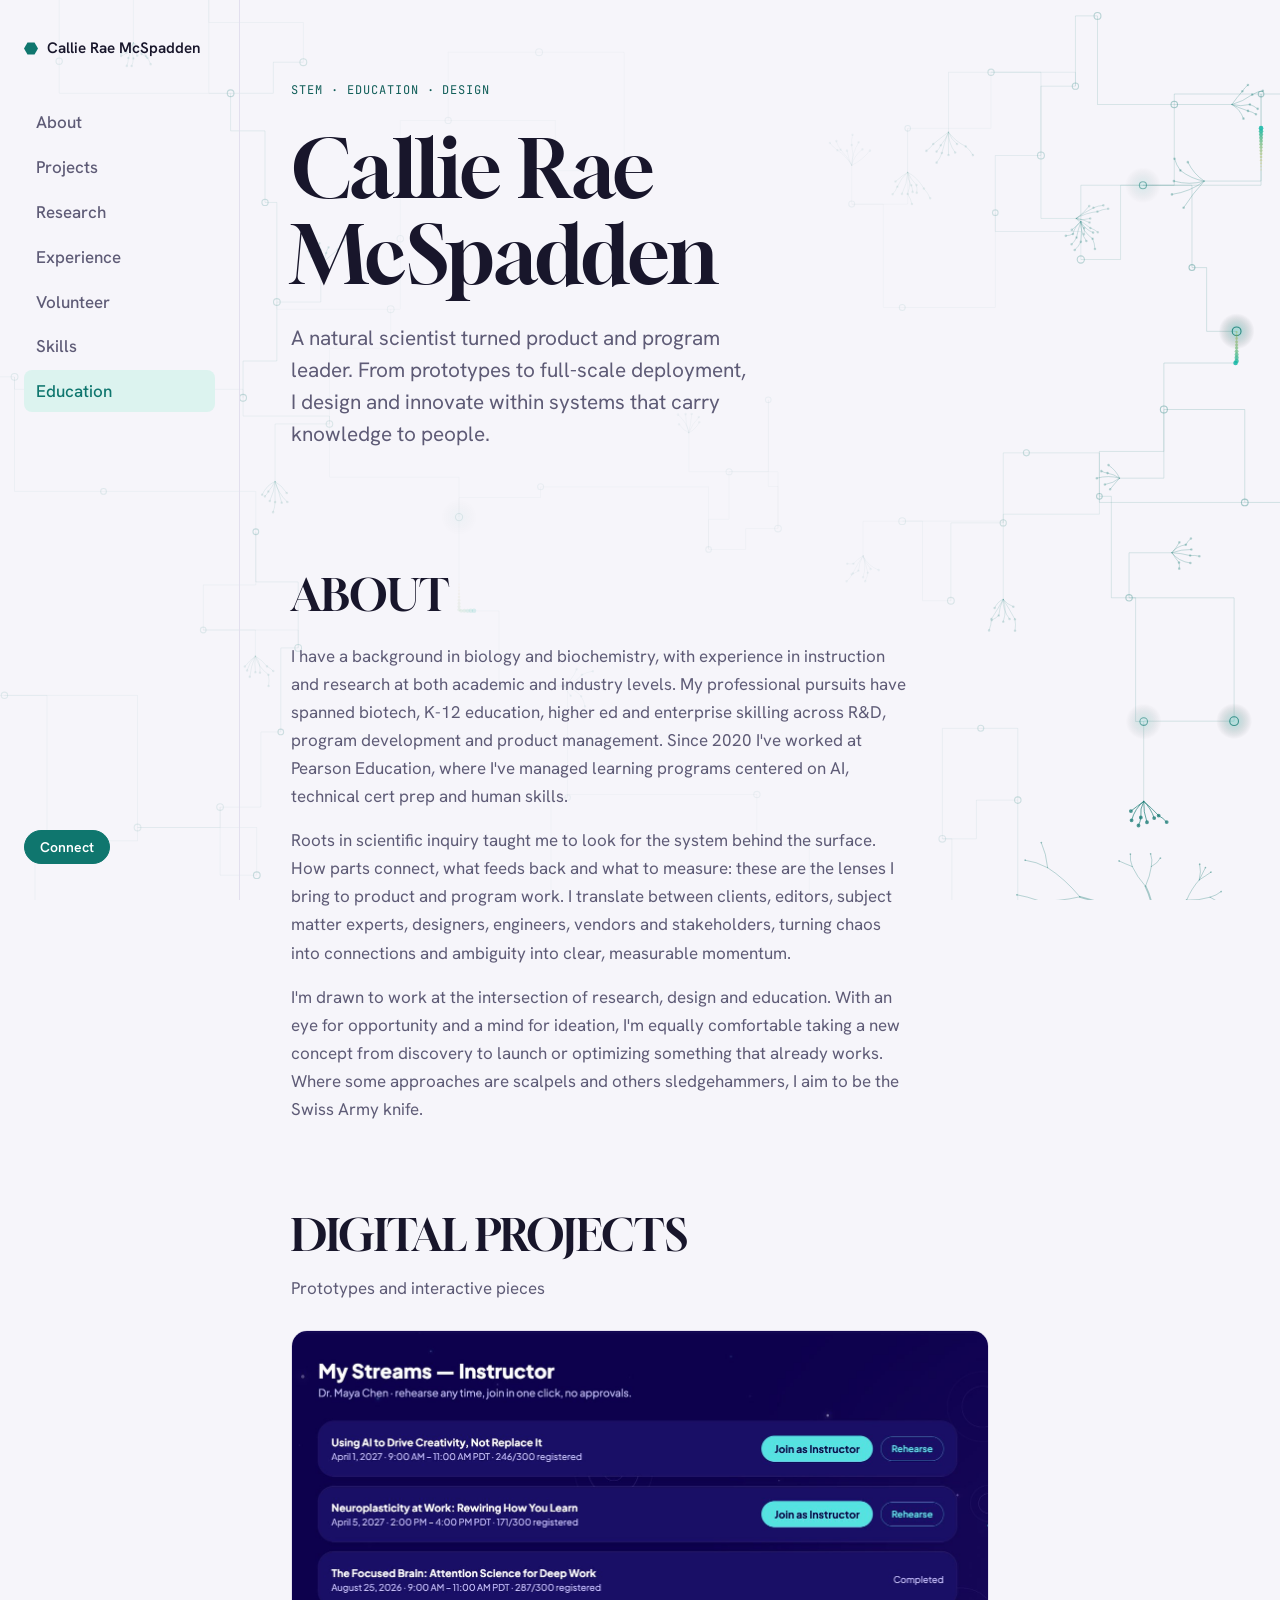
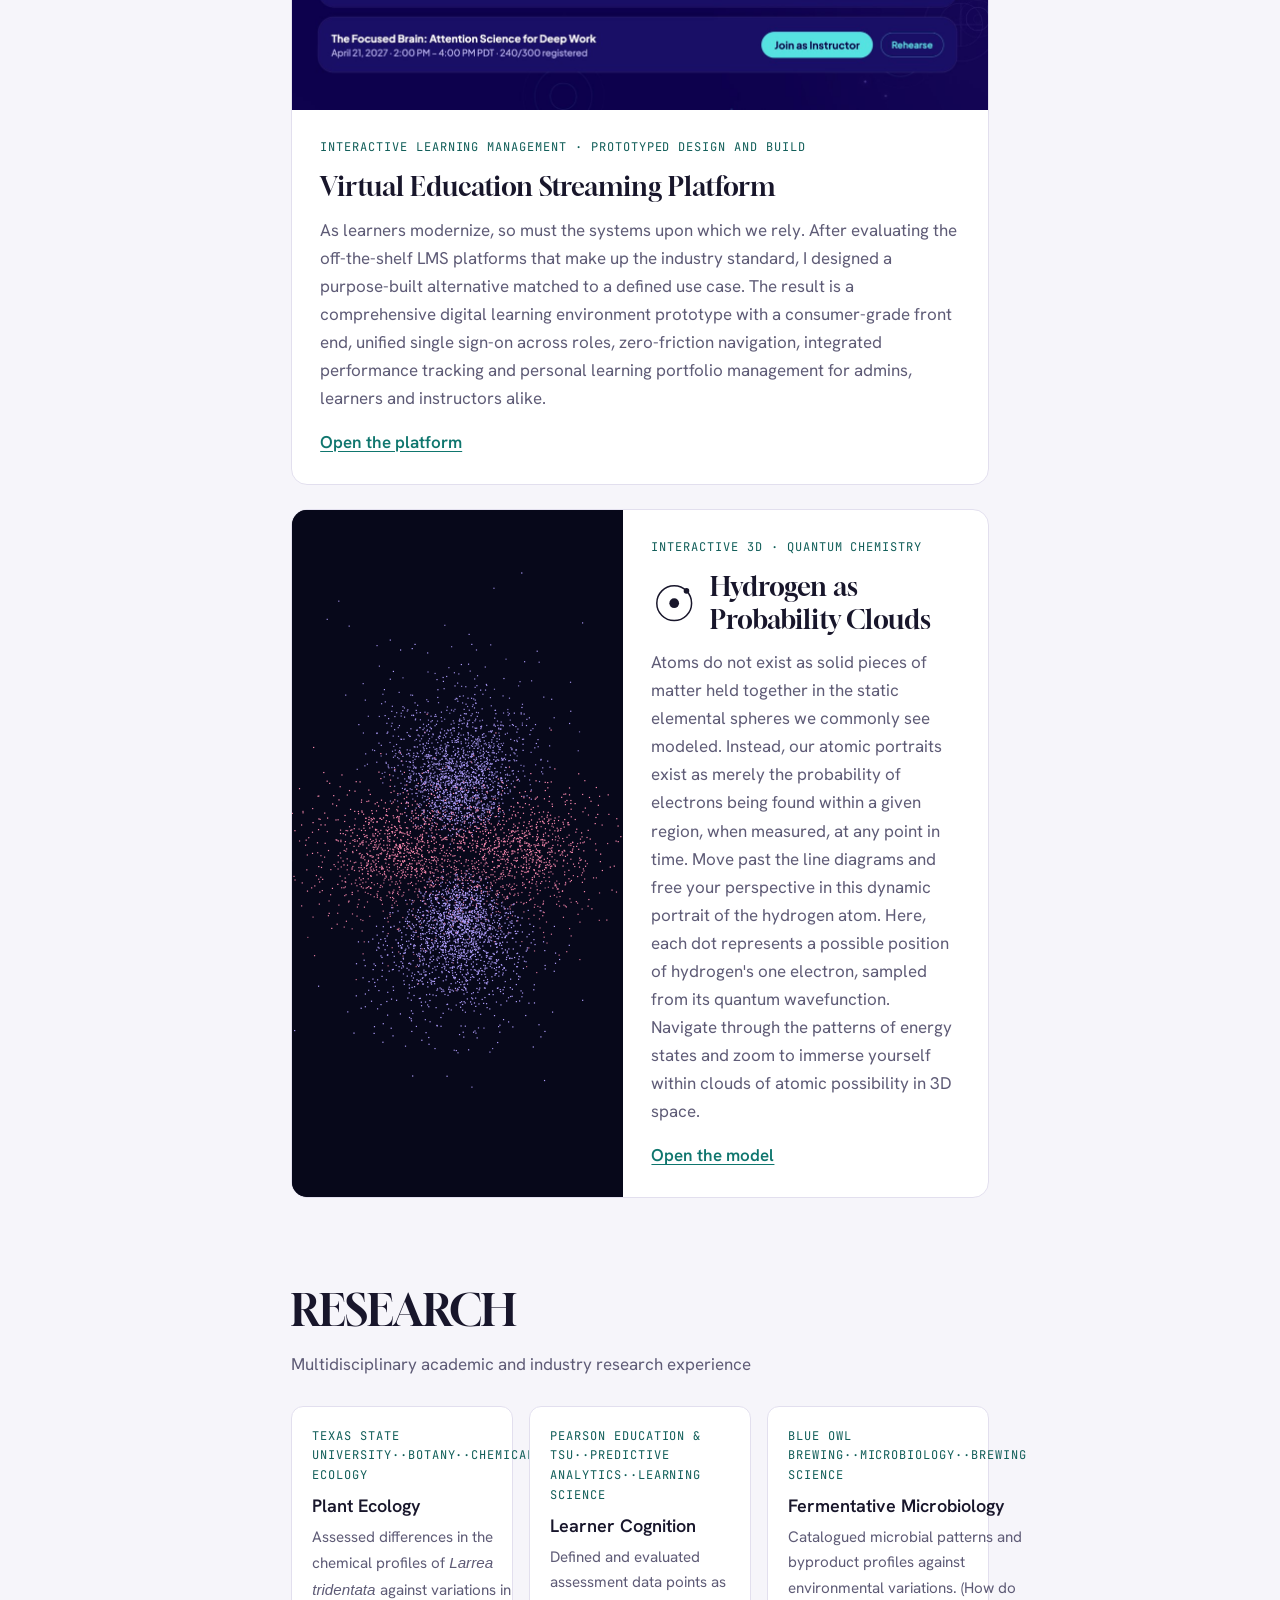
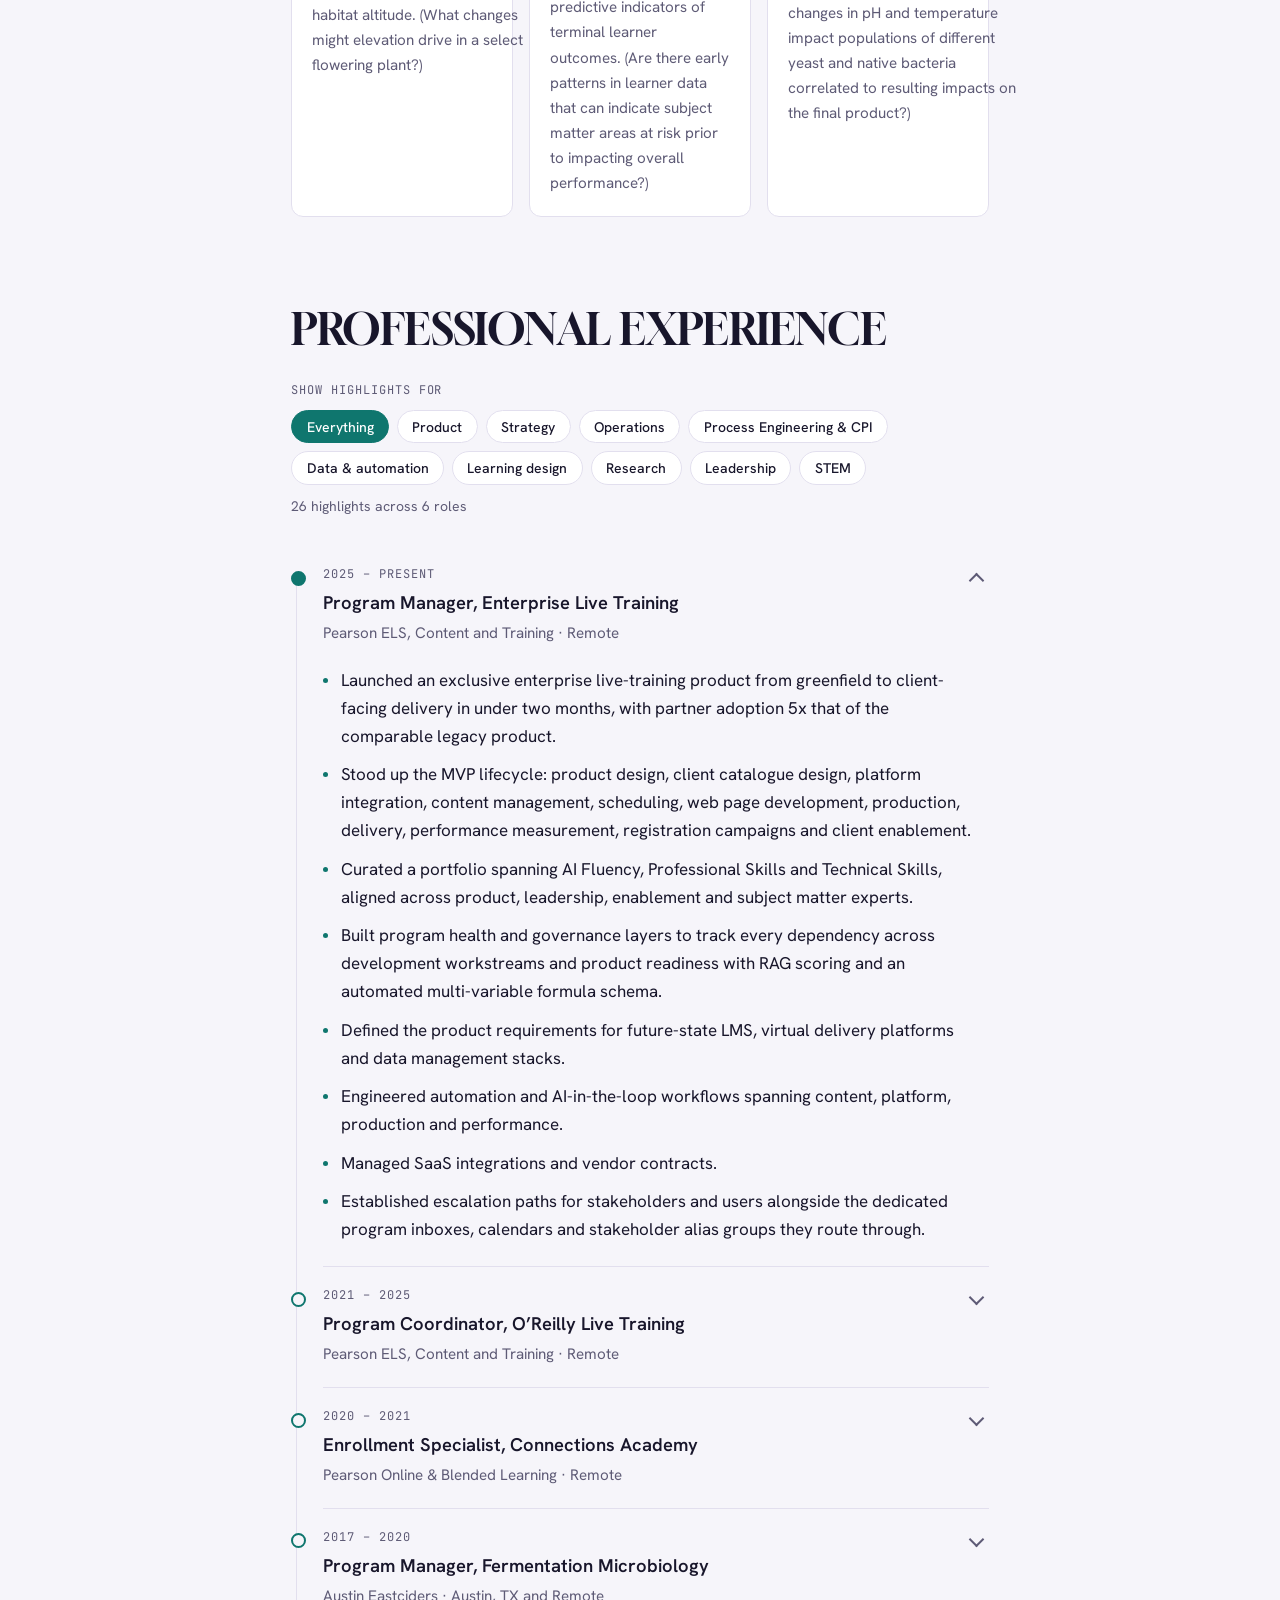
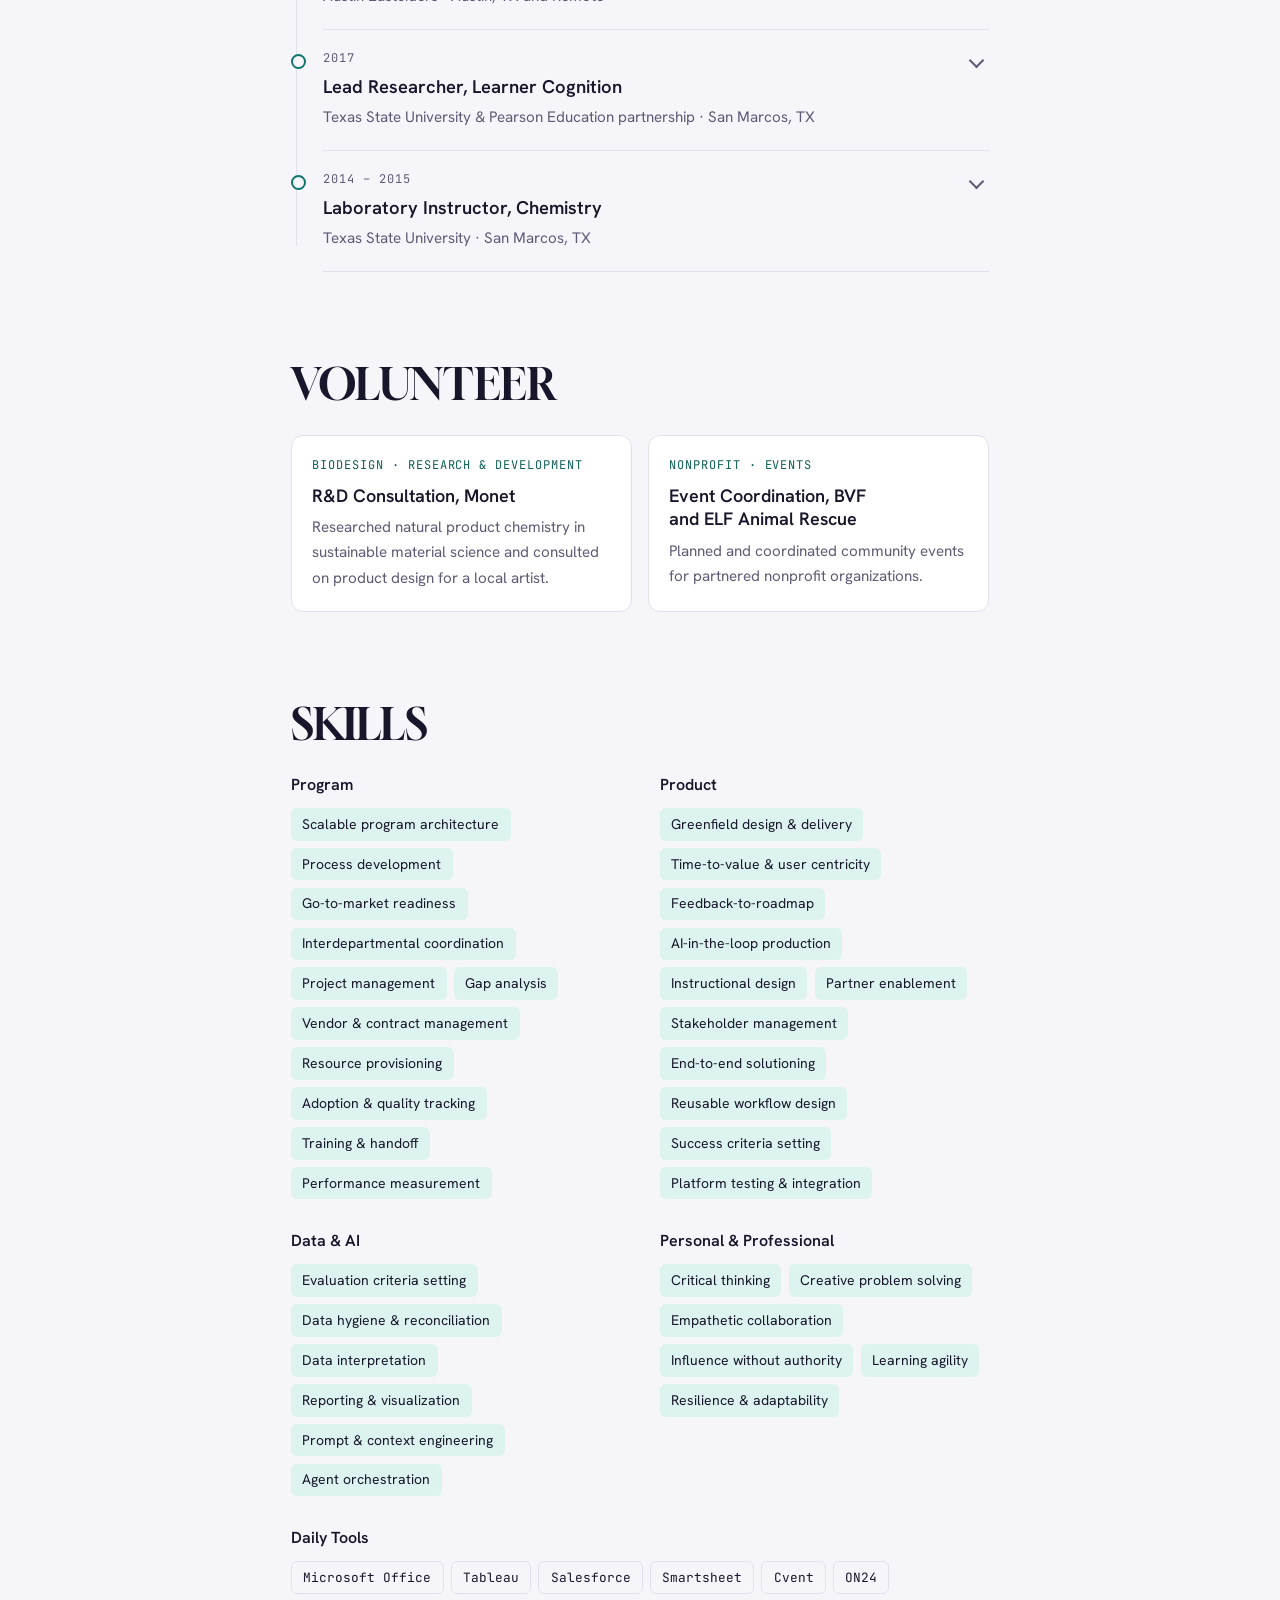
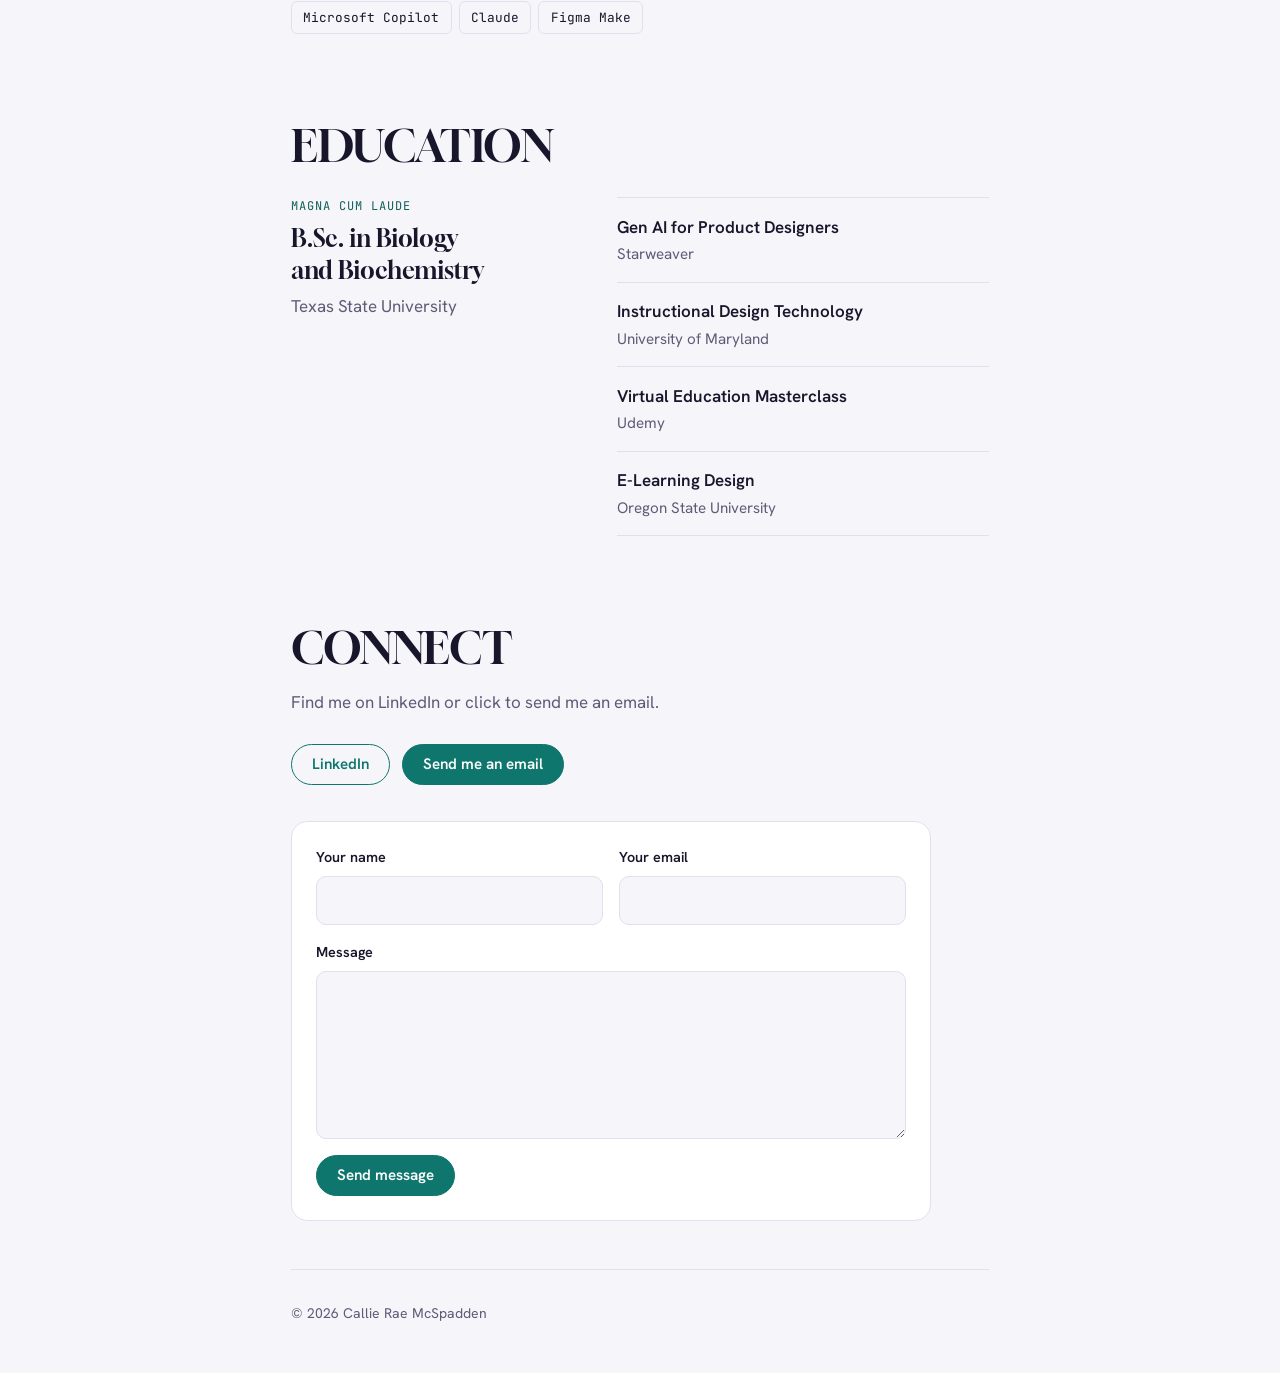
==== commit 1ed3cf95: "tagged background update" ====
--- a/index.html
+++ b/index.html
@@ -7,7 +7,7 @@
   <link rel="preconnect" href="https://fonts.googleapis.com">
   <link rel="preconnect" href="https://fonts.gstatic.com" crossorigin="">
   <link rel="stylesheet" href="https://fonts.googleapis.com/css2?family=Gloock&amp;family=Hanken+Grotesk:wght@400;500;600;700&amp;family=JetBrains+Mono:wght@400;500&amp;display=swap">
-  <link rel="stylesheet" href="css/styles.css">
+  <link rel="stylesheet" href="css/styles.css?v=20261028-2045">
 </head>
 <body>
   <a class="skip-link" href="#main">Skip to content</a>
@@ -96,7 +96,7 @@
               </svg>
               <h3>Hydrogen as Probability Clouds</h3>
             </div>
-            <p>Atoms do not exist as solid pieces of matter held together in the static elemental spheres we commonly see modeled. Instead, our atomic portraits exist as merely the probability of electrons being found within a given region, when measured, at any point in time. Move past the diagrams of lines and dots and free your perspective with this dynamic portrait of the hydrogen atom. Here, each dot represents one possible position of hydrogen's one electron, sampled from its quantum wavefunction. Navigate through the patterns of energy states and zoom to immerse yourself within clouds of atomic possibility in 3D space.</p>
+            <p>Atoms do not exist as solid pieces of matter held together in the static elemental spheres we commonly see modeled. Instead, our atomic portraits exist as merely the probability of electrons being found within a given region, when measured, at any point in time. Move past the line diagrams and free your perspective in this dynamic portrait of the hydrogen atom. Here, each dot represents a possible position of hydrogen's one electron, sampled from its quantum wavefunction. Navigate through the patterns of energy states and zoom to immerse yourself within clouds of atomic possibility in 3D space.</p>
             <p class="links">
               <a href="https://calliemcspadden.github.io/ScienceCommunication/hydrogen-atom/">Open the model</a>
             </p>
@@ -110,17 +110,17 @@
         <p class="section-intro">Multidisciplinary academic and industry research experience</p>
         <ul class="cards research">
           <li>
-            <p class="meta">Botany · Chemical ecology · Texas State University</p>
+            <p class="meta">Texas State University··Botany··Chemical ecology</p>
             <h3>Plant Ecology</h3>
             <p>Assessed differences in the chemical profiles of <em>Larrea tridentata</em> against variations in habitat altitude. (What changes might elevation drive in a select flowering plant?)</p>
           </li>
           <li>
-            <p class="meta">Learning science · Predictive analytics · Pearson Education &amp; TSU</p>
+            <p class="meta">Pearson Education &amp; TSU··Predictive analytics··Learning science&nbsp;</p>
             <h3>Learner Cognition</h3>
             <p>Defined and evaluated assessment data points as predictive indicators of terminal learner outcomes. (Are there early patterns in learner data that can indicate subject matter areas at risk prior to impacting overall performance?)</p>
           </li>
           <li>
-            <p class="meta">Microbiology · Brewing science · Blue Owl Brewing</p>
+            <p class="meta">Blue Owl Brewing··Microbiology··Brewing science</p>
             <h3>Fermentative Microbiology</h3>
             <p>Catalogued microbial patterns and byproduct profiles against environmental variations. (How do changes in pH and temperature impact populations of different yeast and native bacteria correlated to resulting impacts on the final product?)</p>
           </li>
@@ -343,8 +343,9 @@
     </main>
   </div>
 
-  <script src="js/main.js"></script>
-  <script src="js/neural.js"></script>
+  <script src="js/main.js?v=20261028-2045"></script>
+  <script src="js/neural.js?v=20261028-2045"></script>
+
 
 
 
--- a/css/styles.css
+++ b/css/styles.css
@@ -1,5 +1,5 @@
 /* Layout: a fixed left rail for navigation beside one calm reading column; on phones the rail becomes a sticky bar of section chips.
-   Palette: the Gram stain — teal as the accent, safranin pink as the rare second note, on cool slide-glass neutrals. */
+   Palette: teal accents with a faint yellow spark for the current, safranin pink kept only for errors and filter matches, on cool slide-glass neutrals. */
 :root {
   --bg: #f6f5fa;
   --surface: #ffffff;
@@ -12,6 +12,8 @@
   --on-violet: #ffffff;
   --teal: #0f766e;
   --on-teal: #ffffff;
+  --teal-text: #115e59;   /* secondary teal for small labels (was safranin pink) */
+  --spark: #eab308;       /* faint yellow at the tail of the current */
 
   --display: "Gloock", "Iowan Old Style", Georgia, serif;
   --body: "Hanken Grotesk", "Helvetica Neue", Arial, sans-serif;
@@ -23,13 +25,13 @@
 @media (prefers-color-scheme: dark) {
   :root:not([data-theme="light"]) {
     --bg: #100f1c; --surface: #19172a; --ink: #ecebf6; --muted: #a4a1bd; --line: #2b2842;
-    --violet: #2dd4bf; --violet-soft: #123330; --safranin: #ff86ad; --on-violet: #062925; --teal: #2dd4bf; --on-teal: #062925;
+    --violet: #2dd4bf; --violet-soft: #123330; --safranin: #ff86ad; --on-violet: #062925; --teal: #2dd4bf; --on-teal: #062925; --teal-text: #5eead4; --spark: #fde68a;
     color-scheme: dark;
   }
 }
 :root[data-theme="dark"] {
   --bg: #100f1c; --surface: #19172a; --ink: #ecebf6; --muted: #a4a1bd; --line: #2b2842;
-  --violet: #2dd4bf; --violet-soft: #123330; --safranin: #ff86ad; --on-violet: #062925; --teal: #2dd4bf; --on-teal: #062925;
+  --violet: #2dd4bf; --violet-soft: #123330; --safranin: #ff86ad; --on-violet: #062925; --teal: #2dd4bf; --on-teal: #062925; --teal-text: #5eead4; --spark: #fde68a;
   color-scheme: dark;
 }
 
@@ -110,7 +112,7 @@
 .eyebrow, .kicker, .meta, .filter-label, .role-dates, .cert-date {
   font-family: var(--mono); font-size: .75rem; letter-spacing: .08em; text-transform: uppercase;
 }
-.eyebrow { color: var(--safranin); }
+.eyebrow { color: var(--teal-text); }
 .hero h1 { font-size: calc(clamp(2.8rem, 8vw, 5rem) * var(--head-scale, 1)); }
 .lede { font-size: clamp(1.1rem, 2.2vw, 1.3rem); color: var(--muted); max-width: 38ch; line-height: 1.55; }
 
@@ -194,7 +196,7 @@
 @media (prefers-color-scheme: dark) { :root:not([data-theme="light"]) .atom-mark { color: #fff; } }
 :root[data-theme="dark"] .atom-mark { color: #fff; }
 .feature-body p:not(.meta) { color: var(--muted); }
-.meta { color: var(--safranin); }
+.meta { color: var(--teal-text); }
 .links { display: flex; flex-wrap: wrap; gap: 1.25rem; margin-top: .25rem; }
 .links a { font-weight: 600; }
 
@@ -303,14 +305,14 @@
 html { scrollbar-width: thin; scrollbar-color: color-mix(in srgb, var(--violet) 75%, transparent) transparent; }
 ::-webkit-scrollbar { width: 10px; }
 ::-webkit-scrollbar-track { background: transparent; }
-::-webkit-scrollbar-thumb { background: linear-gradient(180deg, var(--violet), var(--safranin)); border-radius: 999px; border: 3px solid var(--bg); }
+::-webkit-scrollbar-thumb { background: linear-gradient(180deg, color-mix(in srgb, var(--spark) 55%, var(--teal)), var(--teal)); border-radius: 999px; border: 3px solid var(--bg); }
 
 /* the "axon": navigation edge fills with current as you read */
 .rail::after {
   content: ""; position: absolute; top: 0; right: -1px; width: 2px;
   height: calc(var(--scroll-progress, 0) * 100%);
-  background: linear-gradient(180deg, var(--violet), var(--safranin));
-  box-shadow: 0 0 10px color-mix(in srgb, var(--safranin) 70%, transparent);
+  background: linear-gradient(180deg, color-mix(in srgb, var(--spark) 45%, transparent), var(--teal));
+  box-shadow: 0 0 10px color-mix(in srgb, var(--teal) 60%, transparent);
   border-radius: 2px; pointer-events: none;
 }
 @media (max-width: 900px) {
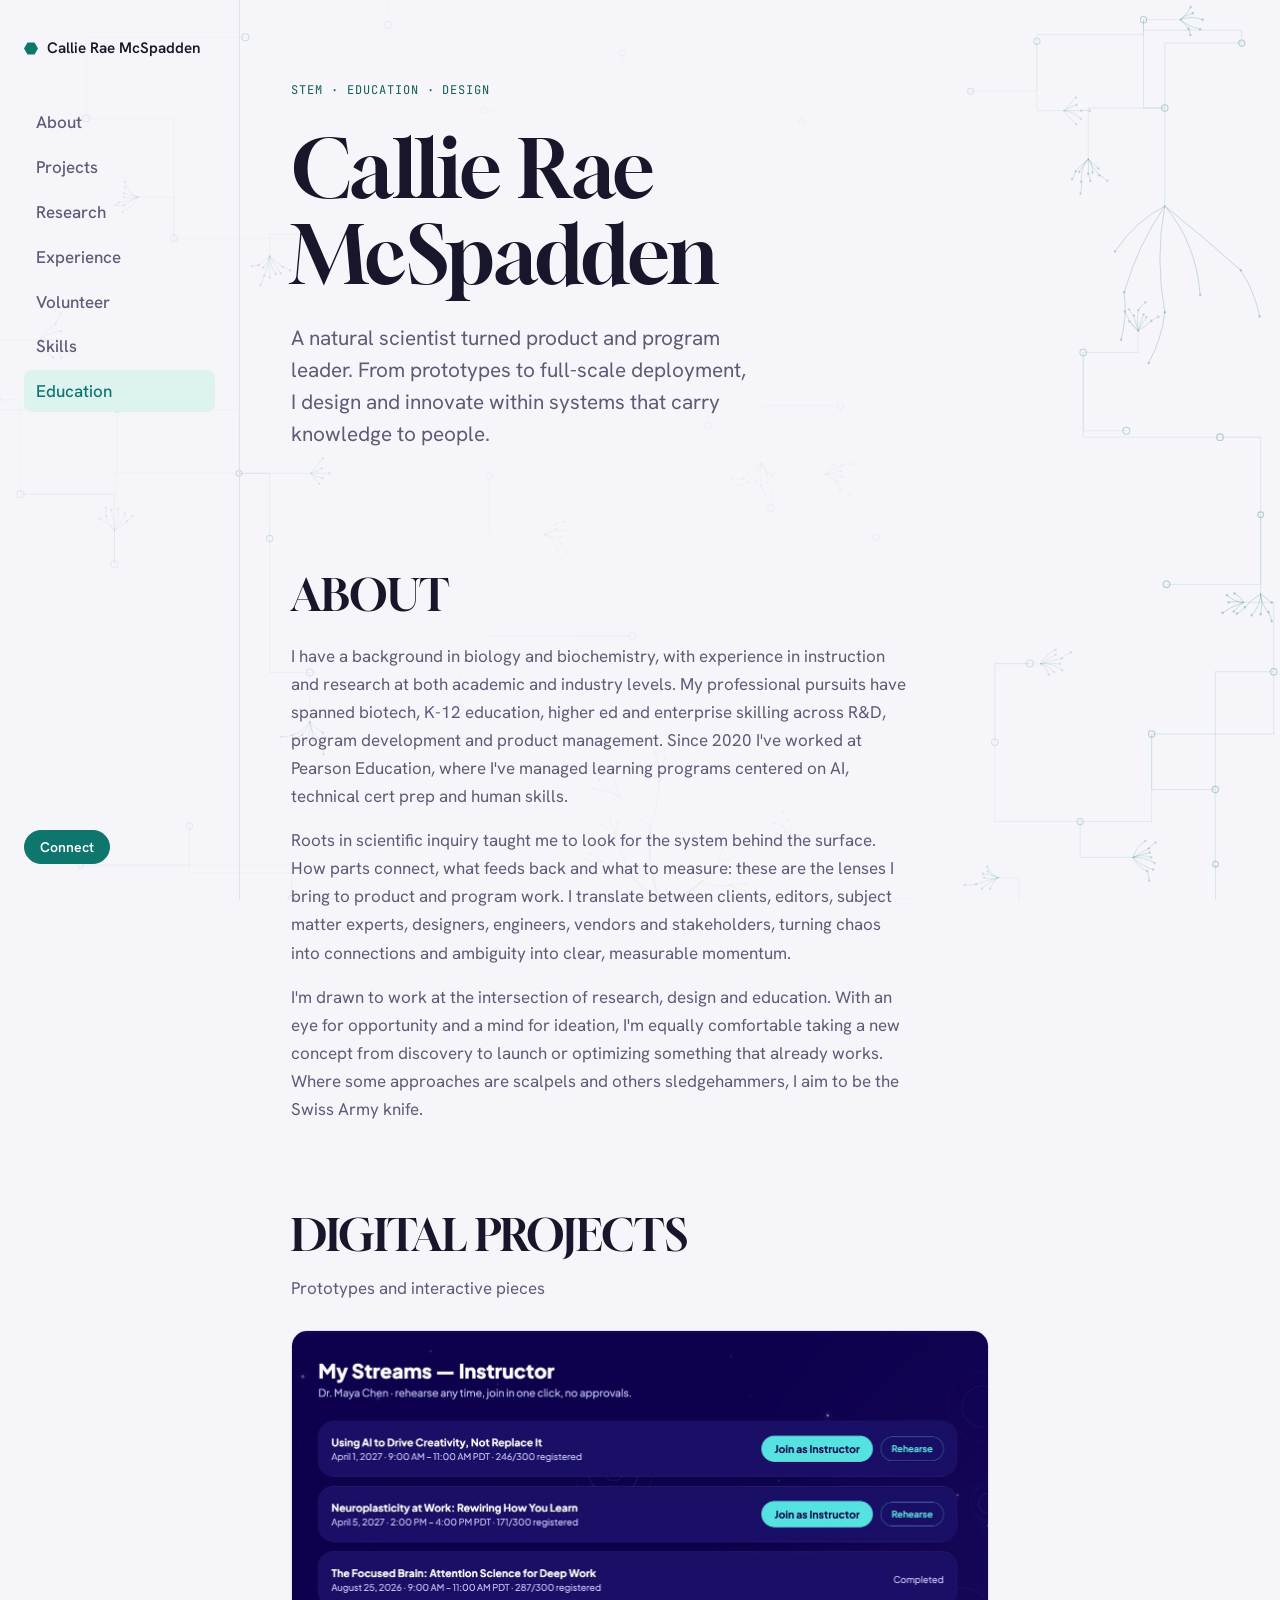
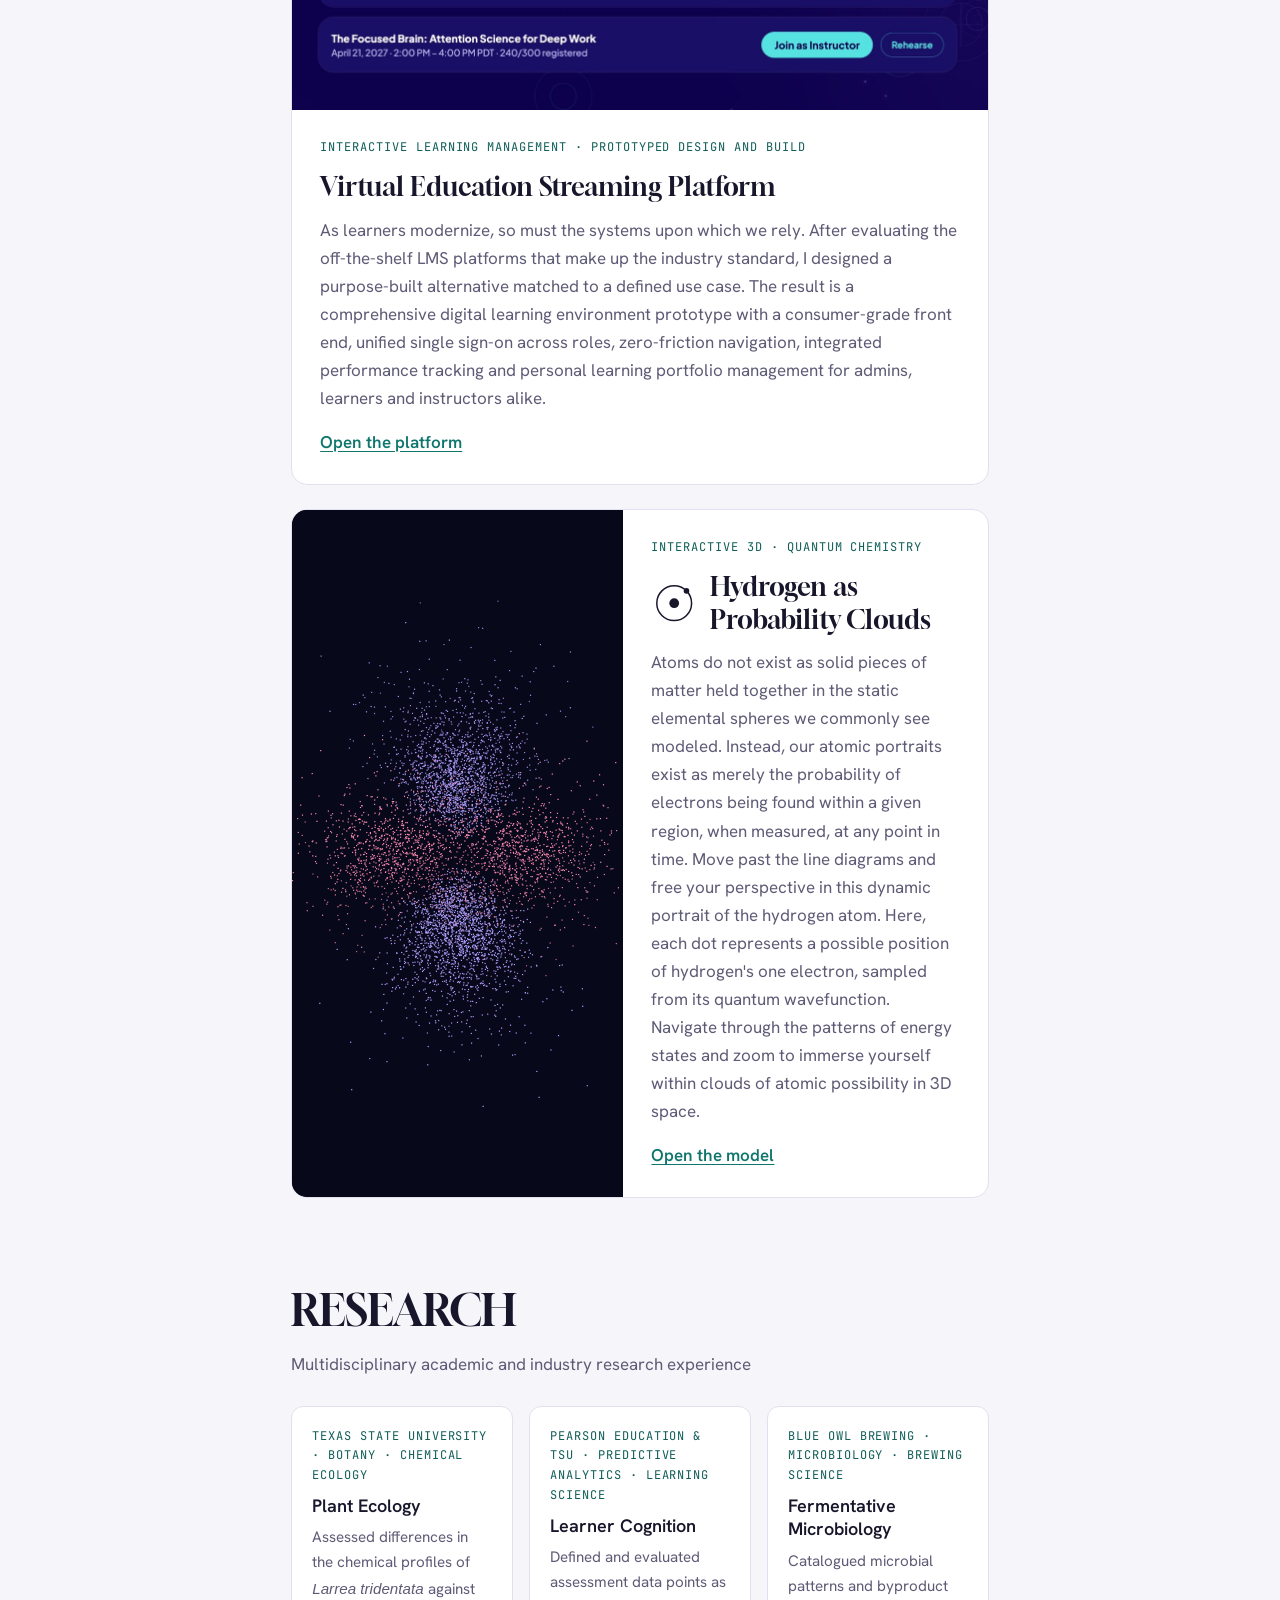
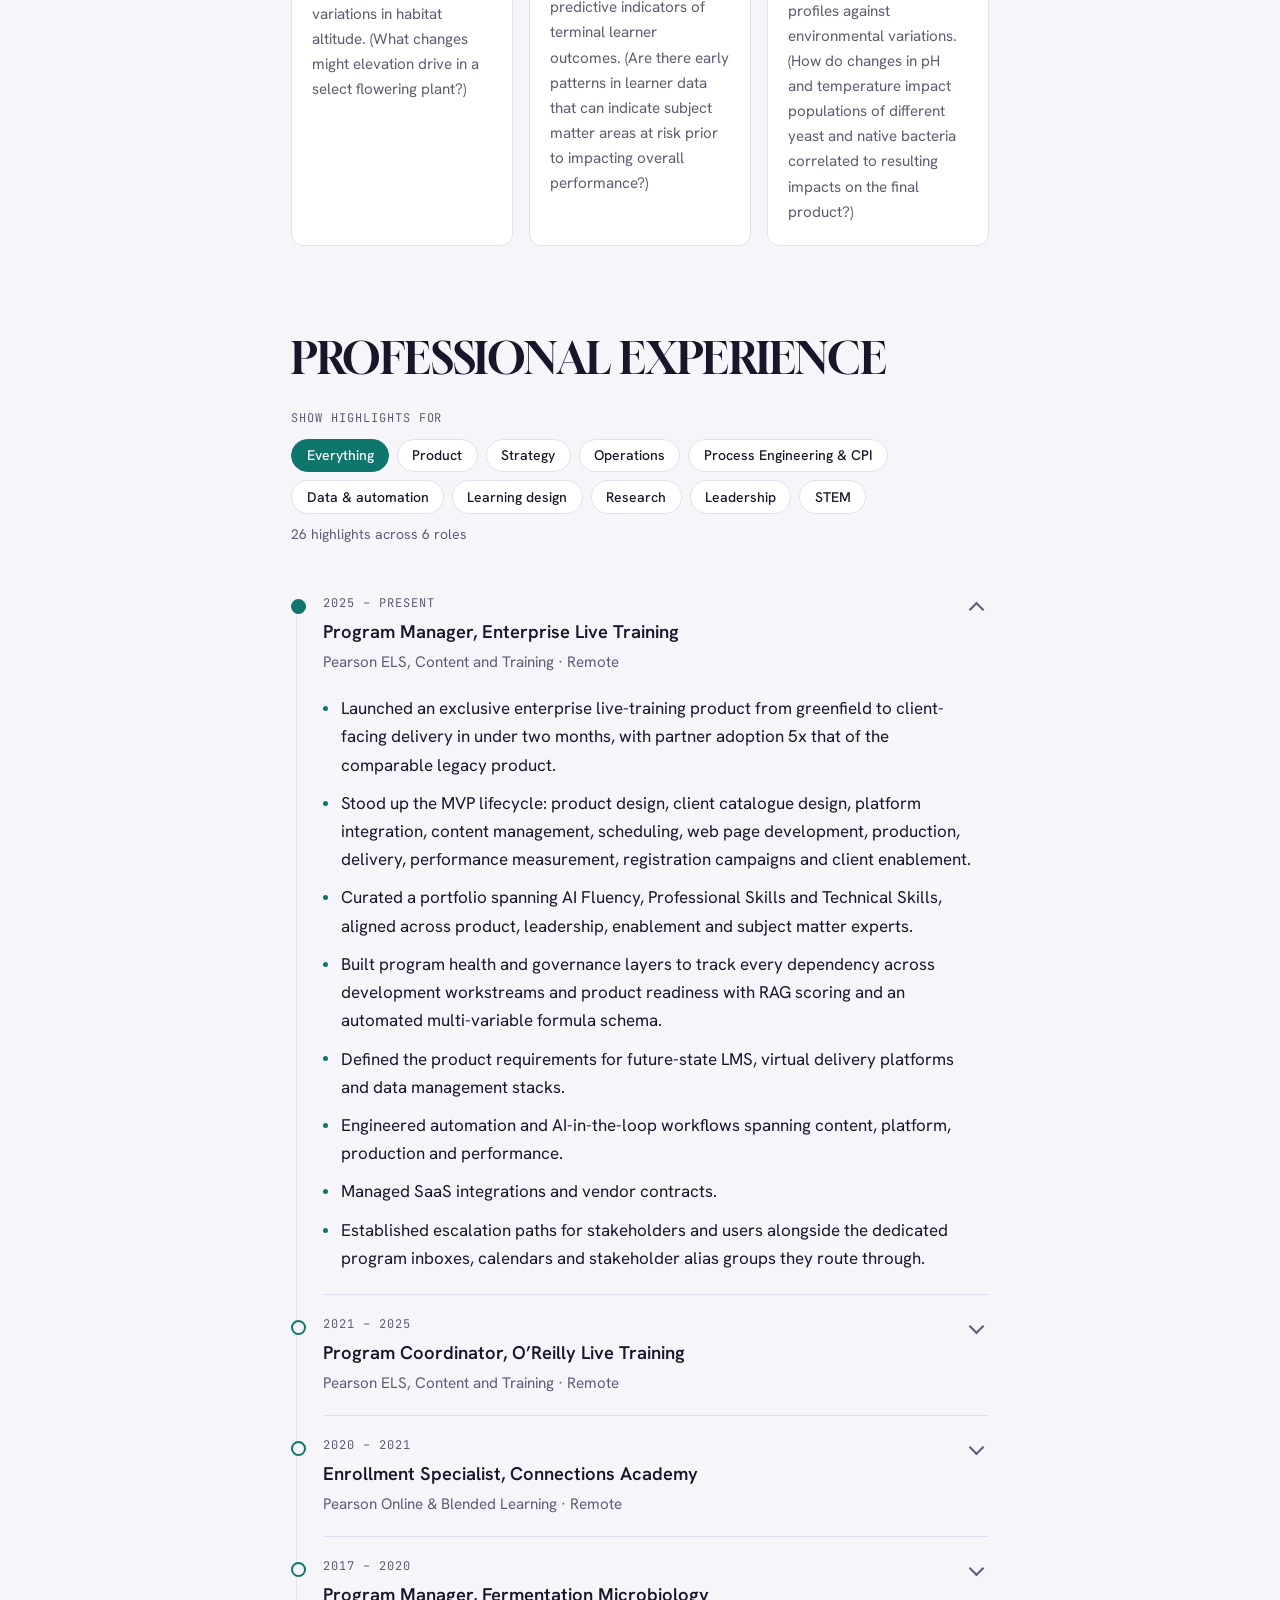
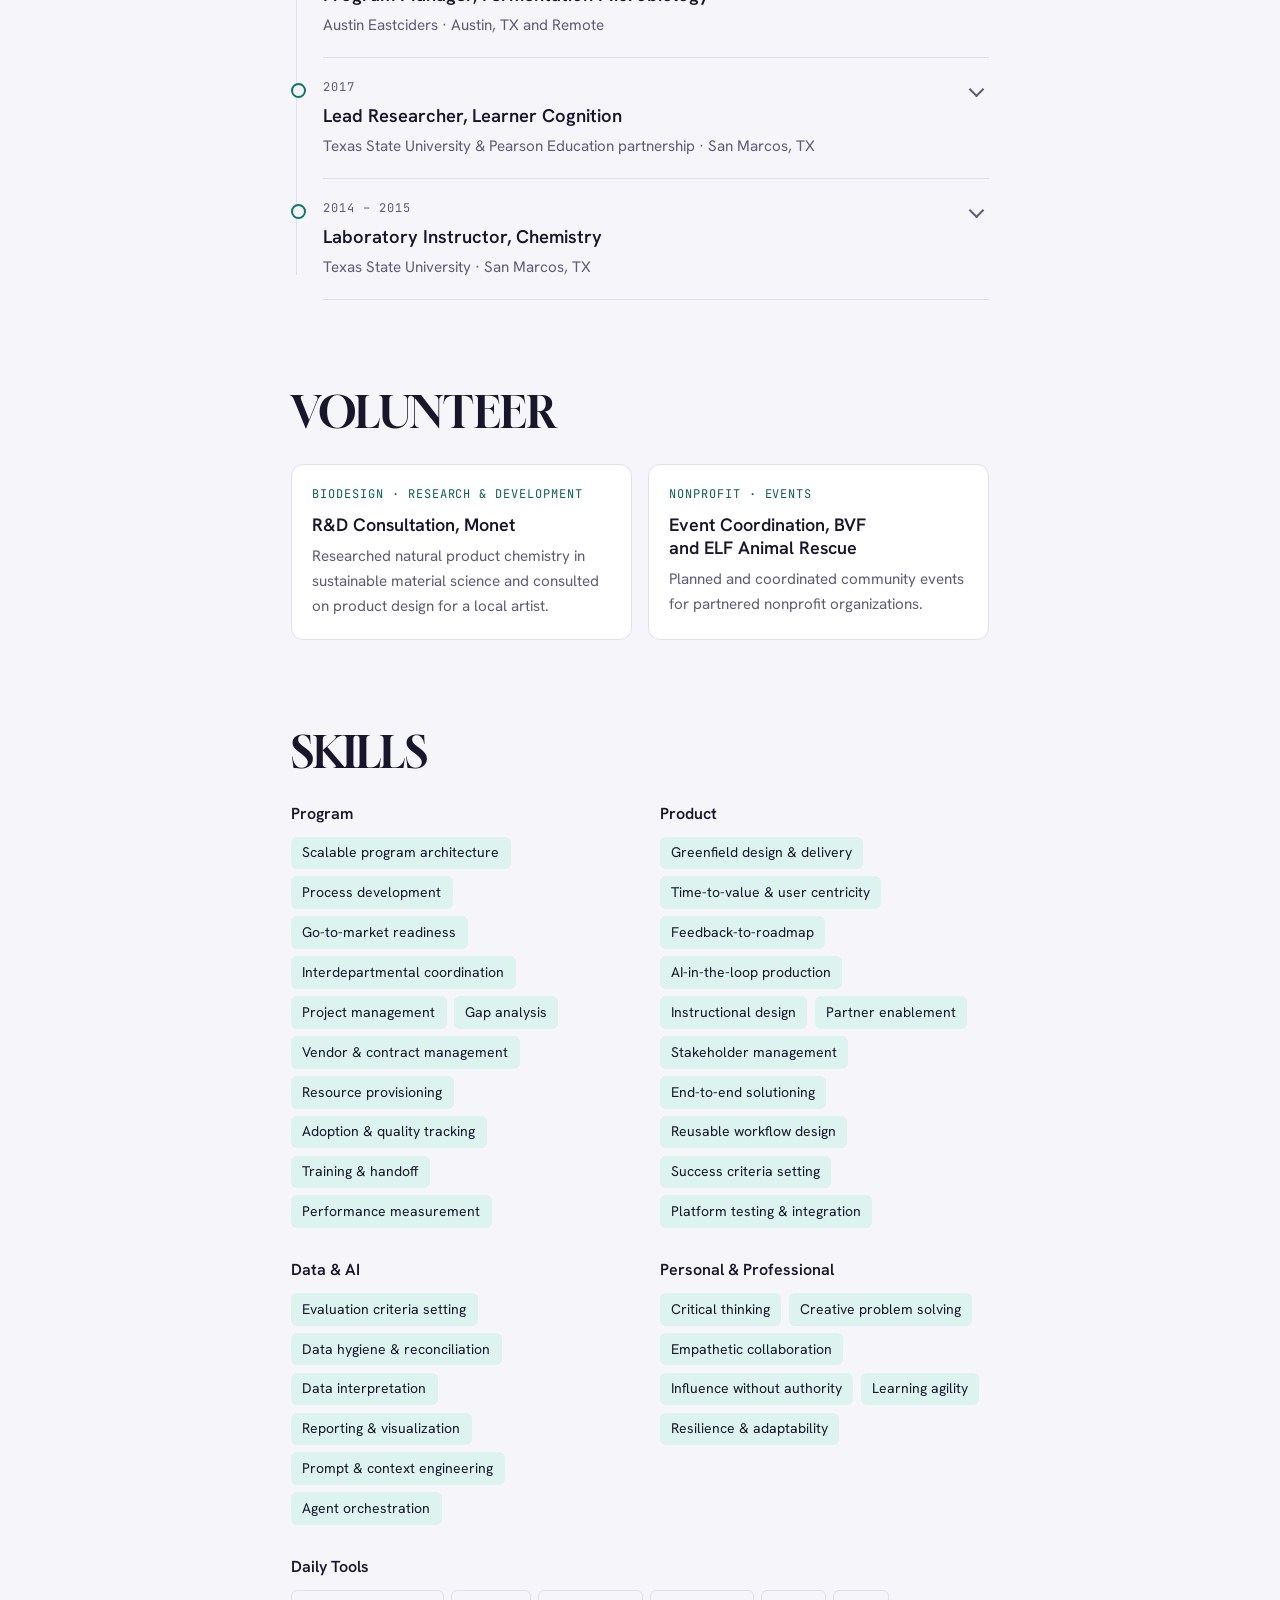
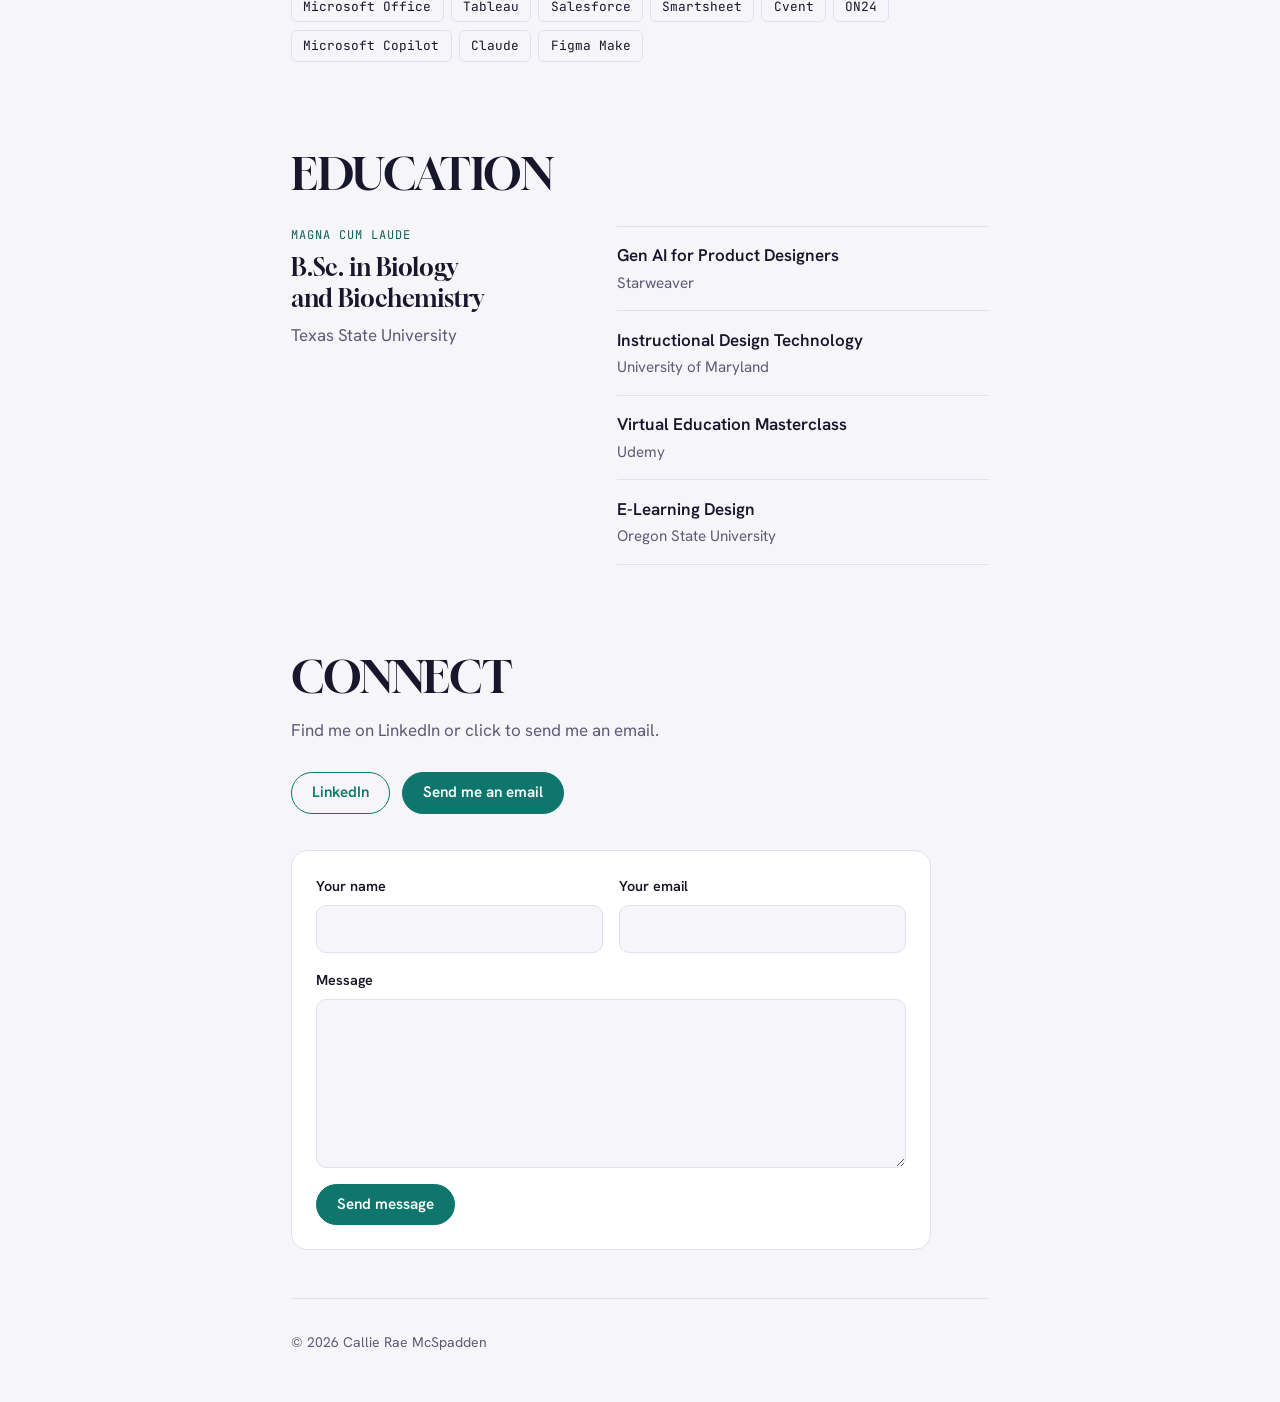
==== commit f33e94e8: "alignment fix" ====
--- a/index.html
+++ b/index.html
@@ -7,7 +7,7 @@
   <link rel="preconnect" href="https://fonts.googleapis.com">
   <link rel="preconnect" href="https://fonts.gstatic.com" crossorigin="">
   <link rel="stylesheet" href="https://fonts.googleapis.com/css2?family=Gloock&amp;family=Hanken+Grotesk:wght@400;500;600;700&amp;family=JetBrains+Mono:wght@400;500&amp;display=swap">
-  <link rel="stylesheet" href="css/styles.css?v=20261028-2045">
+  <link rel="stylesheet" href="css/styles.css?v=20261028-2120">
 </head>
 <body>
   <a class="skip-link" href="#main">Skip to content</a>
@@ -110,17 +110,17 @@
         <p class="section-intro">Multidisciplinary academic and industry research experience</p>
         <ul class="cards research">
           <li>
-            <p class="meta">Texas State University··Botany··Chemical ecology</p>
+            <p class="meta">Texas State University · Botany · Chemical ecology</p>
             <h3>Plant Ecology</h3>
             <p>Assessed differences in the chemical profiles of <em>Larrea tridentata</em> against variations in habitat altitude. (What changes might elevation drive in a select flowering plant?)</p>
           </li>
           <li>
-            <p class="meta">Pearson Education &amp; TSU··Predictive analytics··Learning science&nbsp;</p>
+            <p class="meta">Pearson Education &amp; TSU · Predictive analytics · Learning science</p>
             <h3>Learner Cognition</h3>
             <p>Defined and evaluated assessment data points as predictive indicators of terminal learner outcomes. (Are there early patterns in learner data that can indicate subject matter areas at risk prior to impacting overall performance?)</p>
           </li>
           <li>
-            <p class="meta">Blue Owl Brewing··Microbiology··Brewing science</p>
+            <p class="meta">Blue Owl Brewing · Microbiology · Brewing science</p>
             <h3>Fermentative Microbiology</h3>
             <p>Catalogued microbial patterns and byproduct profiles against environmental variations. (How do changes in pH and temperature impact populations of different yeast and native bacteria correlated to resulting impacts on the final product?)</p>
           </li>
@@ -343,8 +343,8 @@
     </main>
   </div>
 
-  <script src="js/main.js?v=20261028-2045"></script>
-  <script src="js/neural.js?v=20261028-2045"></script>
+  <script src="js/main.js?v=20261028-2120"></script>
+  <script src="js/neural.js?v=20261028-2120"></script>
 
 
 
--- a/css/styles.css
+++ b/css/styles.css
@@ -210,6 +210,8 @@
   padding: 1.25rem; background: var(--surface); border: 1px solid var(--line); border-radius: 12px;
 }
 .volunteer li p:not(.meta), .research li p:not(.meta) { color: var(--muted); font-size: .95rem; }
+.volunteer li, .research li { grid-template-columns: minmax(0, 1fr); min-width: 0; }
+.volunteer .meta, .research .meta { overflow-wrap: anywhere; }
 .volunteer { grid-template-columns: repeat(2, minmax(0, 1fr)); }
 @media (max-width: 720px) { .volunteer, .research { grid-template-columns: minmax(0, 1fr); } }
 
